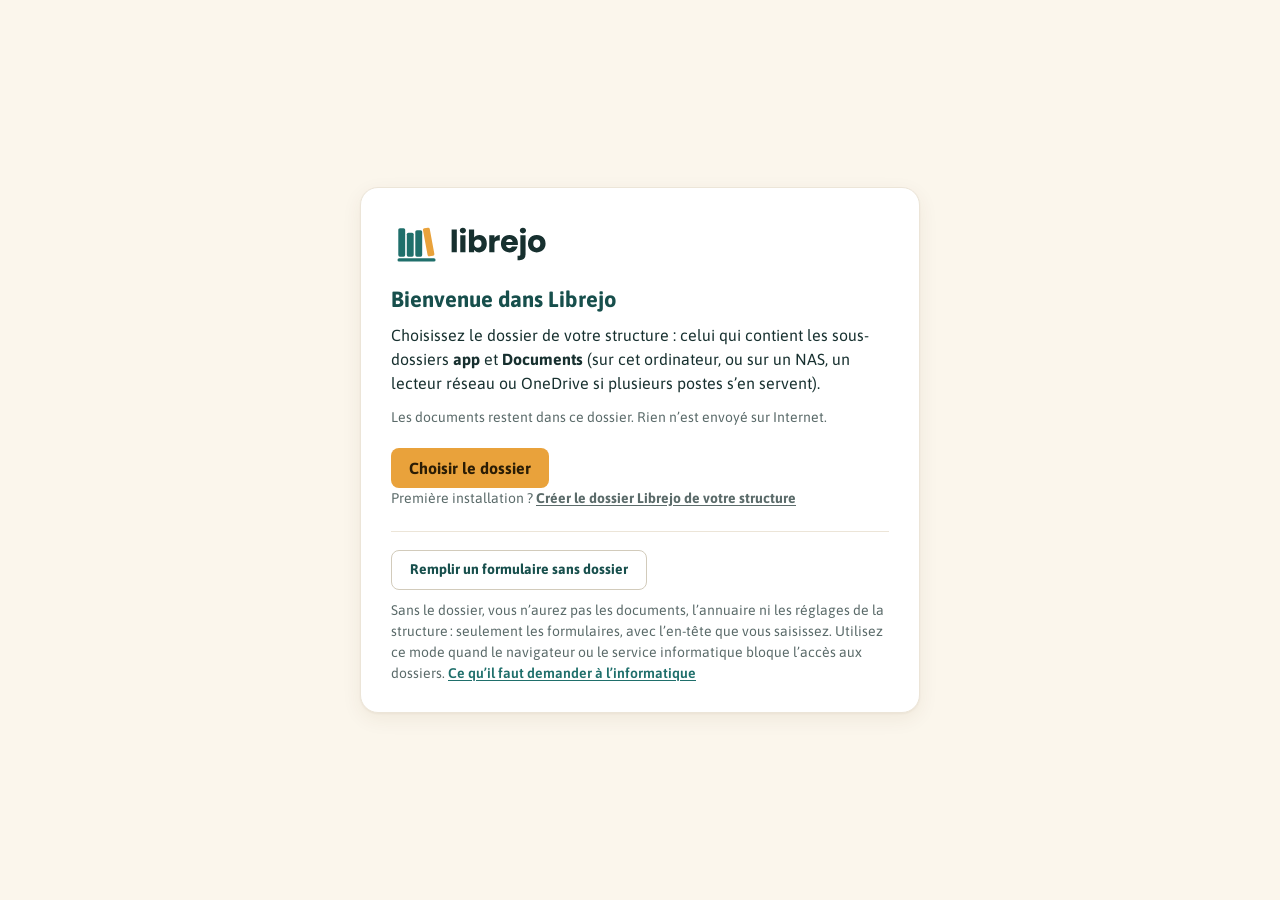
==== appli/index.html @ b5cb7ed2 "Accueil allégé : plus de blocs dépliants en bas (déjà dans le menu), cartes sans vignette, complétée" ====
<!doctype html>
<html lang="fr">
<head>
<meta charset="utf-8">
<meta name="viewport" content="width=device-width, initial-scale=1">
<!-- Politique de sécurité : seuls les scripts du site s'exécutent (jamais du code écrit dans la page ou venu du dossier) ;
     la liste des Cerfa et les PDF officiels sont les seules lectures hors du site. -->
<meta http-equiv="Content-Security-Policy" content="default-src 'self'; script-src 'self' 'wasm-unsafe-eval'; style-src 'self' 'unsafe-inline'; img-src 'self' data: blob:; font-src 'self' data:; connect-src 'self' data: blob: https://raw.githubusercontent.com https://*.service-public.fr https://*.gouv.fr; worker-src 'self' blob:; frame-src 'self' blob: data:; object-src 'self' blob:; base-uri 'none'; form-action 'none'">
<title>Librejo</title>
<meta name="theme-color" content="#1F6F6B">
<link rel="manifest" href="manifest.webmanifest">
<link rel="apple-touch-icon" href="apple-touch-icon.png">
<link rel="stylesheet" href="boot.css">
<link rel="icon" href="favicon.ico" sizes="any">
<link rel="icon" href="favicon.svg" type="image/svg+xml">
<link rel="stylesheet" href="app/polices.css">
<style>
/* ==========================================================================
   Librejo — feuille de styles unique
   Ordre : 1. variables  2. base  3. mise en page  4. composants  5. écrans
   Règles : toujours passer par les variables (couleurs, tailles, espacements,
   arrondis, ombres) ; pas de style écrit dans le code JavaScript ; une classe
   par rôle. Référence : DESIGN.txt, à côté de Librejo.html.
   ========================================================================== */

/* ---------- 1. Variables ---------- */
:root{
  color-scheme:light;
  /* Couleurs de la charte Librejo (bleu canard, ambre, encre, crème) */
  --navy:#174f4c;            /* canard foncé : menu, titres */
  --blue:#1F6F6B;            /* bleu canard : liens, sélection */
  --accent:#E9A23B;          /* ambre : actions principales, repères */
  --accent-ink:#2b1d05;      /* texte sur fond --accent plein, et nulle part ailleurs */
  --accent-soft:#fcf1dc;     /* fond ambré léger */
  --accent-text:#8a5a0b;     /* texte ambré lisible sur fond clair */
  --accent-on-dark:#f2c26b;  /* ambre lisible sur le canard foncé */
  --accent-line:#b67e2e;     /* ambre des repères non textuels (choix, bordures d'état, barres) : ≥ 3:1 sur la crème */
  --on-color:#ffffff;        /* texte et pictogrammes posés sur un fond coloré (bouton plein, menu sombre) */
  /* Contour de focus clavier : bleu canard nuit sur les fonds clairs (≥ 7:1 sur le blanc, ≥ 6:1 sur la crème) ;
     l'ambre seul n'y fait que 2:1. Sur les fonds sombres (menu sombre, pastilles foncées), --focus passe à l'ambre lisible. */
  --focus:var(--navy);

  /* Texte */
  --text:#17302F;
  --text-2:#263d3b;          /* libellés, texte appuyé */
  --text-3:#46595a;          /* texte secondaire */
  --text-muted:#5b6b6a;      /* indications, pied de page */
  --text-on-dark:#d5dfdf;    /* menu sombre : texte normal (recalculé avec la couleur du menu) */
  --text-on-dark-2:#bececd;  /* menu sombre : compteurs, intitulés (≥ 4,6:1 sur le menu et son survol) */
  --menu-muted:#5b6b6a;      /* menu clair : intitulés et compteurs (recalculé sur le fond du menu) */

  /* Surfaces et traits */
  --bg:#f7f4ec;              /* fond de page */
  --surface:#ffffff;         /* cartes, champs */
  --surface-2:#f0ece2;       /* survol, fonds discrets */
  --surface-3:#faf8f3;       /* en-têtes de tableau, encarts */
  --line:#ece5d8;            /* bordures de cartes */
  --line-soft:#efeae0;       /* séparateurs de lignes */
  --line-strong:#d2cbbb;     /* bordures de champs et boutons */
  --line-dashed:#c2baa8;

  /* États */
  --ok:#178a47; --ok-text:#157a3f; --ok-bg:#e3f4ea; --ok-on-dark:#9fe0b8;
  --warn:#b0480c; --warn-bg:#fdefe2; --warn-line:#f1c8a4;
  --danger:#c2410c; --danger-icon:#c0392b; --danger-text:#9c3209; --danger-bg:#fbe9e2;
  --highlight:#ffe08a;

  /* Typographie : 7 tailles, plus une réservée aux pictogrammes de type de fichier.
     En rem : elles suivent la taille de police choisie dans le navigateur (16 px par défaut, même rendu qu'avant). */
  --f-body:"Asap", system-ui, -apple-system, "Segoe UI", sans-serif;
  --fs-1:.75rem; --fs-2:.8125rem; --fs-3:.875rem; --fs-4:1rem; --fs-5:1.125rem; --fs-6:1.375rem; --fs-7:1.625rem;
  --fs-micro:.625rem;  /* 10 px : seulement pour un repère décoratif doublé d'un texte accessible (type de fichier) */

  /* Espacements */
  --sp-1:4px; --sp-2:8px; --sp-3:12px; --sp-4:16px; --sp-5:24px; --sp-6:32px; --sp-7:40px;

  /* Arrondis */
  --r-sm:8px; --r-md:14px; --r-lg:18px; --r-full:999px;

  /* Ombres et voiles : toujours chauds (brun doré), jamais gris ni colorés */
  --shadow-soft:0 1px 3px rgba(90,60,20,.12);              /* petit relief : choix actif, pastille */
  --shadow-sheet:0 1px 4px rgba(90,60,20,.16);             /* page de document posée */
  --shadow-card:0 1px 2px rgba(90,60,20,.05),0 6px 20px rgba(90,60,20,.07);
  --shadow-raised:0 10px 24px rgba(90,60,20,.12);
  --shadow-pop:0 18px 40px -14px rgba(70,45,12,.38);       /* fenêtres, volets, bulles */
  --scrim:rgba(46,34,16,.45);                              /* voile sous une fenêtre */
  --scrim-strong:rgba(46,34,16,.74);                       /* voile de l'aperçu d'un PDF */

  /* Dimensions */
  --h-control:40px;  /* boutons */
  --h-input:48px;    /* champs */
  --sbw:16rem;       /* largeur du menu : 256 px, et le double quand le navigateur agrandit le texte à 200 % */
  --w-content:1200px;
  --w-form:860px;    /* formulaires */
  --w-wide:980px;    /* réglages */
}

/* ---------- 2. Base ---------- */
*{box-sizing:border-box}
[hidden]{display:none!important}
html{-webkit-text-size-adjust:100%;background:var(--bg)}
body{margin:0;padding:0;background:var(--bg);color:var(--text);font-family:var(--f-body);font-size:var(--fs-4);line-height:1.5}
img{max-width:100%}
a{color:var(--blue)}
button{font:inherit;color:inherit;cursor:pointer}
button:disabled{opacity:.45;cursor:default}
:is(button,input,select,textarea,a,summary,label.secondary):focus-visible{outline:3px solid var(--focus);outline-offset:2px}
/* fonds sombres : l'ambre reste (≥ 4,6:1 sur la couleur du menu, recalculé avec les couleurs de la structure) */
html:not(.menu-clair) .sidebar,.rchip,.toast{--focus:var(--accent-on-dark)}
/* boutons dans un groupe qui rogne ses bords (overflow:hidden) : contour à l'intérieur, blanc sur le bouton choisi */
:is(.seg,.viewtoggle) button:focus-visible{outline-offset:-4px}
:is(.seg,.viewtoggle) button[aria-pressed="true"]:focus-visible{outline-color:var(--on-color)}
.seg.metha button[aria-pressed="true"]:focus-visible{outline-color:var(--accent-ink)}
mark{background:var(--highlight);color:inherit;padding:0 1px}
/* mouvement réduit : une seule règle pour toute l'application */
@media (prefers-reduced-motion:reduce){*,*::before,*::after{animation:none!important;transition:none!important}}

h2.sec{margin:0;font-weight:700;font-size:var(--fs-7);line-height:1.15;letter-spacing:-.01em;color:var(--navy);text-wrap:balance}
h2.sec .o{color:var(--blue);font-weight:600}
.lab{margin:0 0 var(--sp-3);font-weight:700;font-size:var(--fs-6);color:var(--navy)}
.hint{margin:0;color:var(--text-3);font-size:var(--fs-3)}
.muted,.hint.muted{color:var(--text-muted)}
.hint.pad{padding:var(--sp-3) var(--sp-4)}
.reqnote{margin:0;color:var(--text-3);font-size:var(--fs-3)}
.warn-text{color:var(--warn);font-weight:700}
.ink{color:var(--text)}

/* Utilitaires de mise en page (pas de couleurs ici) */
.row{display:flex;gap:var(--sp-3);flex-wrap:wrap;align-items:center}
.row.end{justify-content:flex-end}
.row.between{justify-content:space-between}
.stack{display:grid;gap:var(--sp-3)}
.stack.s{gap:var(--sp-2)} .stack.xs{gap:var(--sp-1)}
.stack.scroll{max-height:320px;overflow:auto}
.gap-s{gap:var(--sp-2)!important} .gap-xs{gap:var(--sp-1)!important}
.grow{flex:1}
.push{margin-top:auto}
.self-end{align-self:end} .self-start{justify-self:start}
.m-0{margin:0!important}
.mt-s{margin-top:var(--sp-2)} .mt-m{margin-top:var(--sp-4)}
.right{text-align:right}
.nowrap{white-space:nowrap}
.h-input{height:var(--h-input)}
.w-form{max-width:var(--w-form)}
.w-wide{max-width:var(--w-wide)}
.grid2{display:grid;grid-template-columns:1fr 1fr;gap:var(--sp-3)}
.grid2.top{align-items:start}
.fieldgrid{display:grid;grid-template-columns:repeat(2,minmax(0,1fr));gap:var(--sp-3)}
.fieldgrid .wide{grid-column:1/-1}
.sr{position:absolute!important;width:1px;height:1px;padding:0;margin:-1px;border:0;overflow:hidden;clip:rect(0 0 0 0);clip-path:inset(50%);white-space:nowrap}   /* texte pour les lecteurs d'écran seulement */

/* ---------- 3. Mise en page ---------- */
.app{min-height:100vh}
.sidebar{position:fixed;inset:0 auto 0 0;width:var(--sbw);background:var(--navy);color:var(--on-color);display:flex;flex-direction:column;padding:20px 14px 16px;overflow-y:auto;z-index:5} /* au-dessus du bandeau fixe du haut (z-index 4), qui s'étend jusqu'à lui */
.sidebar .brand{display:flex;align-items:center;gap:var(--sp-3);padding:2px var(--sp-2) 22px}

/* Navigation et catégories du menu */
.sidebar nav.top{display:flex;flex-direction:column;gap:2px}
.sidebar nav.top button,.catbtn{width:100%;overflow-wrap:anywhere;display:flex;align-items:center;gap:11px;text-align:left;border:0;background:transparent;color:var(--text-on-dark);padding:10px var(--sp-3);border-radius:var(--r-sm);font-size:var(--fs-4);font-weight:600}
.sidebar nav.top button svg,.catbtn svg{width:1.1875rem;height:1.1875rem;flex:0 0 auto;opacity:.85}
.sidebar nav.top button:hover,.catbtn:hover{background:rgba(255,255,255,.07);color:var(--on-color)}
.sidebar nav.top button[aria-current="page"],.catbtn[aria-pressed="true"]{background:rgba(255,255,255,.11);color:var(--on-color)}
.sidecats{margin-top:22px;display:flex;flex-direction:column;gap:1px}
.sidelab{font-size:var(--fs-1);font-weight:700;letter-spacing:.09em;text-transform:uppercase;color:var(--text-on-dark-2);padding:0 var(--sp-3) var(--sp-2)}
.catbtn{position:relative;font-size:var(--fs-3);font-weight:500;padding:var(--sp-2) var(--sp-3)}   /* relative : le texte masqué (.sr) reste dans le menu qui défile */
.catbtn .name{flex:1;line-height:1.25}
.catbtn[aria-pressed="true"] .name{font-weight:600}
.catbtn .count{color:var(--text-on-dark-2);font-size:var(--fs-1);font-weight:600}
.catbtn.sub{position:relative;padding:6px var(--sp-3) 6px 42px;color:var(--text-on-dark)}
.catbtn.sub::before{content:"";position:absolute;left:21px;top:0;bottom:0;border-left:1px solid rgba(255,255,255,.18)}
.catbtn.droptarget,.catbtn.over{outline:2px dashed var(--accent-line);outline-offset:-2px}
.catbtn[aria-pressed="true"] .count{color:inherit}

/* Pied du menu : état du dossier et accès admin */
.sidefoot{margin-top:auto;padding-top:20px;display:flex;flex-direction:column;gap:var(--sp-2)}
.conn,.adminbtn{width:100%;display:flex;align-items:center;gap:9px;border:1px solid rgba(255,255,255,.22);background:transparent;color:var(--text-on-dark);border-radius:var(--r-sm);padding:9px var(--sp-3);font-size:var(--fs-3);font-weight:600}
.conn svg,.adminbtn svg{width:17px;height:17px;flex:0 0 auto}
.conn:hover,.adminbtn:hover{background:rgba(255,255,255,.07)}
.conn.ok{border-color:color-mix(in srgb,var(--ok-on-dark) 45%,transparent);color:var(--ok-on-dark)}
.conn.status{border-color:transparent;background:transparent;padding:var(--sp-1) var(--sp-3);font-size:var(--fs-2);cursor:default}
.conn.status svg{width:15px;height:15px}
.adminbtn.on{border:1.5px solid var(--accent);color:var(--accent-on-dark)}
.adminbtn.on:hover{background:color-mix(in srgb,var(--accent) 12%,transparent)}
.sidenote{font-size:var(--fs-1);color:var(--text-on-dark-2);padding:var(--sp-1) var(--sp-1) 0;text-align:center}

/* Zone de contenu */
.content{margin-left:var(--sbw);padding:30px var(--sp-7) var(--sp-5);max-width:var(--w-content)}
@media (min-width:1500px){ .content{margin-left:calc(var(--sbw) + (100vw - var(--sbw) - var(--w-content))/2)} }
main{min-height:calc(100vh - 110px)}
.panel{display:grid;gap:var(--sp-4)}
.panel.deliv{max-width:var(--w-form);padding-bottom:var(--sp-7)}
footer{display:flex;justify-content:center;gap:10px;color:var(--text-muted);font-size:var(--fs-2);padding:var(--sp-5) 0 0}
.listhead{display:flex;align-items:center;justify-content:space-between;gap:var(--sp-3);flex-wrap:wrap;margin:var(--sp-2) 0 var(--sp-3)}
#p-docs .listhead+.row{margin:-6px 0 var(--sp-3);gap:var(--sp-3)}

@media (max-width:900px){
  .sidebar{position:static;width:auto;padding:var(--sp-3)}
  .sidebar .brand{padding-bottom:var(--sp-3)}
  .sidebar nav.top{flex-direction:row;flex-wrap:wrap}
  .sidebar nav.top button{width:auto}
  .sidecats{flex-direction:row;overflow-x:auto;margin-top:10px}
  .sidelab,.sidenote{display:none}
  .catbtn{width:auto;white-space:nowrap}
  .sidefoot{flex-direction:row;flex-wrap:wrap}
  .conn,.adminbtn{width:auto}
  .content{margin-left:0;padding:20px var(--sp-4)}
}

/* ---------- 4. Composants ---------- */

/* Boutons
   .primary        action principale (orange) — une seule par zone
   .primary.alt    action forte non orange (marine) : confirmer, entrer
   .primary.danger confirmation d'une suppression
   .primary.big    pleine largeur (bas de formulaire)
   .primary.sm     dans un tableau ou une carte
   .secondary      action d'appoint ; .secondary.wide : pleine largeur en pointillés
   .ghost          action discrète ; .ghost.danger : effacer, supprimer
   .iconbtn        bouton icône seul (toujours avec aria-label)                */
.primary,.secondary{display:inline-flex;align-items:center;justify-content:center;gap:var(--sp-2);min-height:var(--h-control);padding:0 var(--sp-4);border-radius:var(--r-md);font-weight:700;text-decoration:none;transition:background-color .12s,filter .12s}
.primary{border:0;background:var(--accent);color:var(--accent-ink);font-size:var(--fs-4)}
.primary:hover:not(:disabled){filter:brightness(.94)}
.primary:active:not(:disabled){filter:brightness(.88)}
.primary.alt{background:var(--navy);color:var(--on-color)}
.primary.alt:hover:not(:disabled){filter:brightness(1.25)}
.primary.danger{background:var(--danger);color:var(--on-color)}
.primary.big{width:100%;min-height:52px;font-size:var(--fs-5)}
.primary.sm{min-height:32px;padding:0 var(--sp-3);font-size:var(--fs-3)}
.secondary{border:1px solid var(--line-strong);background:var(--surface);color:var(--navy);font-size:var(--fs-3)}
.secondary:hover:not(:disabled){background:var(--surface-2)}
.secondary.wide{width:100%;border-style:dashed;border-color:var(--line-dashed)}
label.secondary{cursor:pointer}
.primary svg,.secondary svg{width:18px;height:18px;flex:0 0 auto}
.ghost{display:inline-flex;align-items:center;gap:var(--sp-1);border:0;background:transparent;color:var(--blue);font-weight:700;font-size:var(--fs-3);padding:6px var(--sp-1)}
.ghost:hover:not(:disabled){text-decoration:underline}
.ghost svg{width:18px;height:18px;flex:0 0 auto}
.ghost.danger{color:var(--text-2)}
.ghost.danger svg{color:var(--danger-icon)}
.iconbtn{width:var(--h-control);height:var(--h-control);display:inline-grid;place-items:center;padding:0;border:0;border-radius:var(--r-sm);background:transparent;color:var(--text-3);text-decoration:none;vertical-align:middle}
.iconbtn:hover{background:var(--surface-2);color:var(--navy)}
.iconbtn svg{width:20px;height:20px}
.iconbtn.small{width:28px;height:28px}
.iconbtn.small svg{width:15px;height:15px}
.iconbtn.align-input{margin-top:20px}
.backlink{justify-self:start;display:inline-flex;align-items:center;gap:6px;border:0;background:transparent;color:var(--blue);font-weight:700;font-size:var(--fs-3);padding:var(--sp-1) 0}
.backlink svg{width:18px;height:18px}
.linkbtn{border:0;background:none;padding:2px 0;color:var(--blue);font:inherit;font-weight:600;text-align:left;overflow-wrap:anywhere}
.linkbtn:hover{text-decoration:underline}

/* Pastilles de choix (destinataire, molécule…) : aria-pressed="true" = choisie */
.chip{flex:0 1 auto;max-width:100%;min-height:36px;border:1px solid var(--line-strong);border-radius:var(--r-full);background:var(--surface);color:var(--text);padding:var(--sp-1) var(--sp-3);font-weight:700;font-size:var(--fs-3);overflow-wrap:anywhere}
.chip:hover{border-color:var(--navy)}
.chip[aria-pressed="true"]{background:var(--navy);border-color:var(--navy);color:var(--on-color)}
.chip.other{border-style:dashed}
.chip.small{min-height:26px;padding:0 10px;font-size:var(--fs-2);word-break:break-all}
.choice,.dest-chips{display:flex;gap:var(--sp-2);flex-wrap:wrap}
.choice.bad .chip,.dest-chips.bad .chip{border-color:var(--warn);background:var(--warn-bg)}

/* Choix à deux ou trois boutons collés (M./Mme, Méthadone/Buprénorphine) */
.seg{display:flex;border:1px solid var(--line-strong);border-radius:var(--r-md);overflow:hidden;background:var(--surface)}
.seg button{flex:1;min-width:0;min-height:44px;border:0;background:transparent;padding:0 6px;font-weight:700;font-size:var(--fs-4);color:var(--text)}
.seg button+button{border-left:1px solid var(--line-strong)}
.seg button[aria-pressed="true"]{background:var(--blue);color:var(--on-color)}
.seg.metha button[aria-pressed="true"]{background:var(--accent);color:var(--accent-ink)}
.seg.bad{border-color:var(--warn)}

/* Compteur − / + */
.stepper{display:inline-flex;align-items:center;border:1px solid var(--line-strong);border-radius:var(--r-md);overflow:hidden;background:var(--surface)}
.stepper button{border:0;background:var(--surface-2);width:38px;height:var(--h-control);font-size:var(--fs-5);font-weight:700;color:var(--navy)}
.stepper button:hover{background:var(--line)}
.stepper input{width:64px;height:var(--h-control);border:0!important;border-radius:0!important;box-shadow:none!important;text-align:center;font-weight:700;padding:0;-moz-appearance:textfield}
.stepper input::-webkit-inner-spin-button{display:none}

/* Bascule Liste / Vignettes */
.viewtoggle{display:flex;border:1px solid var(--line-strong);border-radius:var(--r-sm);overflow:hidden;background:var(--surface)}
.viewtoggle button{border:0;background:transparent;color:var(--text-3);padding:6px 11px;font-weight:700;font-size:var(--fs-3);display:inline-flex;align-items:center;gap:6px}
.viewtoggle button svg{width:16px;height:16px}
.viewtoggle button[aria-pressed="true"]{background:var(--navy);color:var(--on-color)}

/* Champs */
.field{display:grid;gap:var(--sp-1);min-width:0}
.field>span,.lbl{font-size:var(--fs-1);letter-spacing:.05em;text-transform:uppercase;color:var(--text-2);font-weight:700}
.field>span small,.lbl small,.mini-lbl small{text-transform:none;letter-spacing:0;font-weight:400;color:var(--text-muted);font-size:var(--fs-1)}
.mini-lbl{font-size:var(--fs-1);font-weight:700;text-transform:uppercase;letter-spacing:.05em;color:var(--text-muted)}
input.in,select.in,textarea.in{width:100%;min-width:0;height:var(--h-input);border:1px solid var(--line-strong);border-radius:var(--r-md);background:var(--surface);color:var(--text);font:inherit;font-size:var(--fs-4);padding:0 var(--sp-3)}
textarea.in{height:auto;min-height:70px;padding:10px var(--sp-3);line-height:1.4}
select.in{appearance:none;-webkit-appearance:none;background-image:linear-gradient(45deg,transparent 50%,var(--text) 50%),linear-gradient(135deg,var(--text) 50%,transparent 50%);background-position:calc(100% - 18px) 50%,calc(100% - 12px) 50%;background-size:6px 6px;background-repeat:no-repeat;padding-right:32px}
/* focus d'un champ : contour plein de 2 px en bleu canard nuit (≥ 7:1 sur le blanc et la crème), à la souris comme au clavier */
input.in:focus,select.in:focus,textarea.in:focus{outline:2px solid var(--focus);outline-offset:1px;border-color:var(--focus)}
input.in.bad,select.in.bad,textarea.in.bad{border-color:var(--warn);background:var(--warn-bg)}
input.num{font-weight:700;text-align:center;font-variant-numeric:tabular-nums}
input.in.w-num{width:84px}
.check{display:inline-flex;align-items:center;gap:var(--sp-2);font-weight:600}
.check.plain{font-weight:400}
.check.nowrap{white-space:nowrap}

/* Grande barre de recherche */
.bigsearch{position:relative;margin:0 0 var(--sp-5)}
.bigsearch svg{position:absolute;left:16px;top:50%;transform:translateY(-50%);width:24px;height:24px;color:var(--text-3)}
.bigsearch input{height:54px;padding-left:52px;font-size:var(--fs-5);font-weight:500;border:1px solid var(--line);border-radius:var(--r-md);box-shadow:var(--shadow-card)}
.bigsearch input:focus{border-color:var(--focus)}
/* Numéro de version, tout petit, sous « Accès admin » */
/* bandeau « formulaires seulement » au-dessus : la teinte du titre ne remonte pas dessus */
body:has(#sdbar) .panel>.stickhead:first-child,body:has(#sdbar) .panel>.bigsearch:first-child{border-image-outset:0 100vmax}
#sdbar{position:relative;z-index:5}
.ad-sim{display:flex;flex-direction:column;gap:6px;padding:var(--sp-3);border:1px solid var(--accent-line);border-left:4px solid var(--accent);border-radius:10px;background:var(--accent-soft);margin-bottom:var(--sp-2)}
.ad-sim small{color:var(--text-3)}
.bigcat{display:flex;align-items:center;gap:var(--sp-3);flex-wrap:wrap;padding:var(--sp-3);border:1px dashed var(--accent-line);border-radius:10px;background:var(--accent-soft);margin:0 0 var(--sp-3)}
.bigcat span{flex:1 1 320px}
.cg-wrap{display:grid;grid-template-columns:minmax(0,1.5fr) minmax(280px,1fr);gap:var(--sp-4);align-items:start}
@media (max-width:1100px){ .cg-wrap{grid-template-columns:1fr} }
.cg-cal,.cg-side{display:flex;flex-direction:column;gap:var(--sp-3)}
.cg-dot{display:inline-block;width:11px;height:11px;border-radius:3px;background:var(--c);margin-right:6px;vertical-align:-1px;flex:none}
.cg-type[aria-pressed=true]{border-color:var(--c);box-shadow:inset 0 0 0 1px var(--c)}
.cg-nav{display:flex;align-items:center;justify-content:space-between}
.cg-months{display:grid;grid-template-columns:repeat(2,minmax(0,1fr));gap:var(--sp-5);user-select:none;touch-action:none}
@media (max-width:700px){ .cg-months{grid-template-columns:1fr} }
.cg-month h4{margin:0 0 var(--sp-2);text-transform:capitalize;color:var(--navy);font-size:var(--fs-4)}
.cg-grid{display:grid;grid-template-columns:repeat(7,1fr);gap:4px}
.cg-wd{text-align:center;font-size:var(--fs-1);font-weight:700;color:var(--text-3);padding-bottom:2px}
.cg-day{aspect-ratio:1/1;min-height:36px;border:1px solid var(--line);border-radius:8px;background:var(--surface);color:var(--text);font:inherit;font-weight:600;font-variant-numeric:tabular-nums;cursor:pointer;padding:0}
.cg-day:hover{border-color:var(--navy)}
.cg-day.off{background:var(--bg);color:var(--text-3);font-weight:400}
.cg-day.fer{background:repeating-linear-gradient(45deg,var(--bg),var(--bg) 4px,var(--line) 4px,var(--line) 5px);color:var(--text-3)}
.cg-day.today{outline:2px solid var(--navy);outline-offset:1px}
.cg-day.sel{background:var(--c);border-color:var(--c);color:#fff}
.cg-day.sel.off,.cg-day.sel.fer{background:color-mix(in srgb,var(--c) 22%,var(--surface));color:var(--text-3);border-color:color-mix(in srgb,var(--c) 45%,var(--surface))}
.cg-legend{display:flex;flex-wrap:wrap;gap:var(--sp-3);margin:0;font-size:var(--fs-2);color:var(--text-3);align-items:center}
.cg-l{display:inline-block;width:14px;height:14px;border-radius:4px;border:1px solid var(--line);margin-right:5px;vertical-align:-2px;background:var(--bg)}
.cg-l.fer{background:repeating-linear-gradient(45deg,var(--bg),var(--bg) 3px,var(--line) 3px,var(--line) 4px)}
.cg-table{width:100%;border-collapse:collapse;font-size:var(--fs-3)}
.cg-table th{text-align:left;font-size:var(--fs-1);text-transform:uppercase;letter-spacing:.04em;color:var(--text-3);padding:4px 6px;border-bottom:1px solid var(--line-strong)}
.cg-table td{padding:8px 6px;border-bottom:1px solid var(--line);vertical-align:top}
.cg-table small{display:block;color:var(--text-3);font-size:var(--fs-1)}
.cg-table .num{text-align:right;white-space:nowrap;font-variant-numeric:tabular-nums}
.cg-table tfoot td{border-bottom:0;padding:5px 6px}
.cg-table .cg-tot td{border-top:2px solid var(--navy);font-weight:700;color:var(--navy);font-size:var(--fs-4)}
.cg-warn{margin:0;padding:var(--sp-3) var(--sp-3) var(--sp-3) var(--sp-5);border-radius:10px;background:var(--warn-bg);color:var(--warn);font-size:var(--fs-2)}
.dialog.wide.zn-modal{width:min(1280px,calc(100vw - 24px));max-width:none}
.zn-ed{display:grid;grid-template-columns:minmax(0,1fr) 300px;gap:var(--sp-4);align-items:start;margin:var(--sp-3) 0}
@media (max-width:900px){ .zn-ed,.zn-fill{grid-template-columns:1fr!important} }
.zn-nav{position:sticky;top:0;z-index:4;background:var(--line);padding-bottom:6px;display:flex;align-items:center;gap:var(--sp-2);margin-bottom:var(--sp-2)}.zn-nav #zn-acro{margin-left:auto}
.zn-left{max-height:72vh;overflow:auto;background:var(--line);border-radius:10px;padding:var(--sp-3)}
.zn-page{position:relative;container-type:inline-size;background:#fff;box-shadow:0 2px 10px rgba(0,0,0,.18);width:100%;line-height:1.15;font-family:Arial,Helvetica,sans-serif}
.zn-page img{position:absolute;inset:0;width:100%;height:100%;user-select:none;pointer-events:none}
.zn-page.edit{cursor:crosshair;touch-action:none}
.zn-z{position:absolute;box-sizing:border-box;border:1.5px solid var(--accent);background:color-mix(in srgb,var(--accent) 18%,transparent);border-radius:2px;overflow:hidden;white-space:nowrap;color:#0a144d;display:flex;align-items:center;padding:0 .2em}
.zn-z.long{white-space:pre-wrap;align-items:flex-start;overflow-wrap:anywhere}.zn-z.case{justify-content:center;padding:0;font-weight:700}
.zn-page.edit .zn-z{cursor:move;font-size:11px!important;color:var(--navy);font-weight:600}.zn-page.edit .zn-z span{pointer-events:none;overflow:hidden;text-overflow:ellipsis}
.zn-z.sel{border-color:var(--navy);background:color-mix(in srgb,var(--navy) 16%,transparent);box-shadow:0 0 0 2px #fff,0 0 0 4px var(--navy);z-index:2}
.zn-h{position:absolute;right:-1px;bottom:-1px;width:12px;height:12px;background:var(--navy);cursor:nwse-resize;border-radius:3px 0 2px 0;display:none}.zn-z.sel .zn-h{display:block}
.zn-ghost{pointer-events:none;border-style:dashed}
.zn-z.fill{border:1px dashed transparent;background:transparent;cursor:text}.zn-z.fill:hover,.zn-z.fill.cur{border-color:var(--accent);background:color-mix(in srgb,var(--accent) 12%,transparent)}
.zn-rot{position:absolute;left:8px;top:8px;margin:0;padding:4px 8px;background:var(--warn-bg);color:var(--warn);border-radius:6px;font-size:12px;z-index:3}
.zn-side{display:flex;flex-direction:column;gap:var(--sp-3)}.zn-side h4{margin:0}
.zn-card{display:flex;flex-direction:column;gap:var(--sp-2);padding:var(--sp-3);border:1px solid var(--navy);border-radius:10px;background:var(--surface)}
.zn-list{margin:0;padding-left:1.3em;max-height:26vh;overflow:auto;display:flex;flex-direction:column;gap:2px}.zn-list small{margin-left:6px;color:var(--text-3)}.zn-list .on{font-weight:800}
.zn-fill{display:grid;grid-template-columns:minmax(300px,420px) minmax(0,1fr);gap:var(--sp-4);align-items:start}
.zn-form{display:flex;flex-direction:column;gap:var(--sp-3);position:sticky;top:var(--sp-3);max-height:calc(100vh - 40px);overflow:auto}
.zn-form .field.bad .in{border-color:var(--warn);background:var(--warn-bg)}
.zn-ck{display:flex;gap:8px;align-items:center;font-weight:600}.zn-ck input{width:20px;height:20px}
.zn-prev{display:flex;flex-direction:column;gap:var(--sp-3);background:var(--line);border-radius:10px;padding:var(--sp-3)}
.pm-w{display:block;margin-top:3px;padding-left:14px;border-left:3px solid var(--accent);font-size:var(--fs-2)}
.pm-list{list-style:none;margin:0;padding:0;display:flex;flex-direction:column;gap:var(--sp-2)}
.pm-list li{padding:var(--sp-3);border:1px solid var(--accent-line);border-left:4px solid var(--accent);border-radius:10px;background:var(--accent-soft)}
.pm-list li small{margin-left:8px;color:var(--text-3)}.pm-list li span{display:block;font-size:var(--fs-2);margin-top:3px}
.cg-pent{margin:0;padding:var(--sp-3);border-radius:10px;background:var(--accent-soft);border:1px solid var(--accent-line);font-size:var(--fs-2)}
.mt{display:flex;flex-direction:column;gap:6px}
.mt-row{display:grid;grid-template-columns:minmax(0,1fr) 120px auto;gap:8px;align-items:center}
.mt-row .num{text-align:right;font-variant-numeric:tabular-nums}
.mt-km{display:grid;grid-template-columns:minmax(0,1fr) 90px 150px auto auto;gap:8px;align-items:center;margin-top:var(--sp-2);padding:var(--sp-3);border:1px dashed var(--line-strong);border-radius:10px;background:var(--bg)}
.mt-km>b,.mt-km>small{grid-column:1/-1}.mt-km>small{color:var(--text-3)}.mt-el{display:flex;gap:5px;align-items:center;white-space:nowrap}
@media (max-width:800px){ .mt-km{grid-template-columns:1fr 1fr} }
.mt-tot{display:flex;justify-content:flex-end;gap:var(--sp-3);align-items:baseline;padding-top:6px;border-top:2px solid var(--navy);color:var(--navy);font-weight:700}
.mt-tot b{font-size:var(--fs-5);font-variant-numeric:tabular-nums;min-width:120px;text-align:right;margin-right:18px}
.news{list-style:none;margin:0 0 var(--sp-4);padding:0;display:flex;flex-direction:column;gap:6px}
.news li{display:flex;align-items:center;gap:var(--sp-3);padding:8px var(--sp-3);border:1px solid var(--line);border-radius:10px;background:var(--surface)}
.news li a{font-weight:700;color:var(--navy);text-decoration:none;min-width:0;overflow:hidden;text-overflow:ellipsis;white-space:nowrap}
.news li a:hover{text-decoration:underline}
.news li small{color:var(--text-3);margin-left:auto;white-space:nowrap}
.news .badge{flex:none;margin:0}
.cards.narrow .tile .tthumb{display:none}
.newsfold{margin:0 0 var(--sp-4);background:var(--accent-soft);border-radius:10px;padding:0 var(--sp-3)}
.newsfold summary{display:flex;align-items:center;gap:var(--sp-3);min-height:48px;cursor:pointer;list-style:none;color:var(--accent-ink)}
.newsfold summary::-webkit-details-marker{display:none}
.newsfold .nf-t{flex:1;min-width:0;overflow:hidden;text-overflow:ellipsis;white-space:nowrap}
.newsfold .nf-go{font-weight:700;color:var(--accent-text)}.newsfold[open] .nf-go{display:none}
.newsfold[open]{padding-bottom:var(--sp-3)}.newsfold .news{margin-bottom:var(--sp-2)}
.newshead{display:flex;align-items:center;gap:var(--sp-3)}.newshead .linkbtn{margin-left:auto}
.btnlink{display:inline-flex;align-items:center;text-decoration:none;border-radius:var(--r-sm);padding:6px 12px;font-weight:600}
.installbtn{border-color:var(--accent)!important}
.installbtn svg{width:16px;height:16px;flex:none}
.sidever{margin:6px 0 0;text-align:center;font-size:10.5px;line-height:1.2;color:var(--text-on-dark-2);opacity:.85}
html.menu-clair .sidever{color:var(--menu-muted)}
/* La recherche (accueil, catégories, annuaire) et l'en-tête de l'administration restent en haut quand on descend */
body{--tb:color-mix(in srgb,var(--blue) 14%,#fff);--tbl:color-mix(in srgb,var(--blue) 35%,#fff)}
.bigsearch:has(> #q),.annu-tools,.stickhead{position:sticky;top:0;z-index:4;background:var(--tb);
  /* teinte prolongée sur toute la largeur par border-image (débordement « visuel » seulement : pas de barre de défilement horizontale) */
  border-image:linear-gradient(to top,var(--tbl) 1px,var(--tb) 1px) fill 0/0/0 100vmax}
/* en haut de page, la teinte remonte jusqu'au bord de la fenêtre (plus de liseré clair au-dessus) */
.panel>.stickhead:first-child,.panel>.bigsearch:first-child,#p-annu>.stickhead:first-child{border-image-outset:30px 100vmax 0}
/* accueil : la ligne « Bonsoir » est dans la même teinte, jusqu'à la barre de recherche */
.todayrow{border-bottom:0!important;border-image:linear-gradient(var(--tb),var(--tb)) fill 0/0/30px 100vmax 48px 100vmax}
@media (max-width:900px){ .panel>.stickhead:first-child,.panel>.bigsearch:first-child{border-image-outset:20px 100vmax 0} .todayrow{border-image-outset:20px 100vmax 48px 100vmax} }
.annu-tools,.stickhead{position:sticky}
.bigsearch:has(> #q){padding:var(--sp-3) 0;margin-top:calc(-1 * var(--sp-3))}
.annu-tools{padding-top:var(--sp-3);padding-bottom:var(--sp-3)}
.stickhead{padding:var(--sp-3) 0;margin:calc(-1 * var(--sp-3)) 0 var(--sp-4)}
.stickhead h2.sec{margin-top:0}
.stickhead .annu-tools{position:static;border-image:none;background:none;margin-bottom:0}
.stickhead .listhead{margin-top:0}
.annu-desc{margin-top:calc(-1 * var(--sp-2))}
.stickhead .row{margin:0}

/* Cartes
   .card        bloc de formulaire ou de réglages ; .card.top : liseré coloré en haut (.blue)
   .fcard       carte cliquable (formulaires, kits, épinglés) ; .fcard.new : « + Nouveau »
   .quick       raccourci de tâche de l'accueil
   .gcard       document en vue Vignettes                                        */
.card{background:var(--surface);color:var(--text);border:1px solid var(--line);border-radius:var(--r-md);box-shadow:var(--shadow-card);padding:var(--sp-4);display:grid;gap:var(--sp-3)}
.card.top{border-top:4px solid var(--navy)}
.card.top.blue{border-top-color:var(--blue)}
.card.addcard{box-shadow:none}
.card h3{margin:0;font-weight:700;font-size:var(--fs-5);color:var(--navy);display:flex;align-items:center;justify-content:space-between;gap:var(--sp-2)}
.cards{display:grid;grid-template-columns:repeat(auto-fill,minmax(260px,1fr));gap:var(--sp-4)}
.cards.narrow{grid-template-columns:repeat(auto-fill,minmax(220px,1fr))}
#p-docs .cards{margin-bottom:var(--sp-6)}
.fcard{background:var(--surface);color:var(--text);border:1px solid var(--line);border-radius:var(--r-md);box-shadow:var(--shadow-card);padding:var(--sp-4);display:grid;gap:var(--sp-2);text-align:left}
.fcard:hover{border-color:var(--line-strong)}
.fcard b{font-weight:700;font-size:var(--fs-5);line-height:1.25;color:var(--navy)}
.fcard span{color:var(--text-3);font-size:var(--fs-3)}
.fcard.new{border-style:dashed;place-items:center;min-height:120px}
.fcard.tile{padding:var(--sp-3) var(--sp-4);gap:6px}
#p-forms .cards .fcard{border-top:4px solid var(--accent);grid-template-columns:auto 1fr;column-gap:var(--sp-3);align-items:start}
#p-forms .cards .fcard b,#p-forms .cards .fcard span:not(.femoji){grid-column:2}
#p-forms .cards .fcard .femoji{grid-row:1/3;font-size:30px;line-height:1.1;color:inherit}
.temoji{margin-right:10px}
.ico.emoji{background:var(--accent-soft);font-size:20px;color:inherit}
.tthumb{width:100%;height:96px;object-fit:cover;object-position:top;border:1px solid var(--line);border-radius:var(--r-sm);margin-bottom:var(--sp-1)}
.quickrow{display:grid;grid-template-columns:repeat(auto-fit,minmax(240px,1fr));gap:var(--sp-4);margin:var(--sp-1) 0 var(--sp-5)}
.quick{display:flex;align-items:center;gap:var(--sp-3);text-align:left;background:var(--surface);border:1px solid var(--line);border-left:5px solid var(--accent);border-radius:var(--r-md);box-shadow:var(--shadow-card);padding:var(--sp-4);color:var(--navy);transition:transform .12s,box-shadow .12s}
.quick:hover{transform:translateY(-2px);box-shadow:var(--shadow-raised)}
.quick .qi{flex:none;width:44px;height:44px;border-radius:var(--r-md);background:var(--accent-soft);color:var(--accent-text);display:grid;place-items:center}
.quick .qi{font-size:24px}
.quick .qt{display:grid;gap:2px}
.quick b{font-size:var(--fs-4);font-weight:700}
.quick .qt span{font-size:var(--fs-2);color:var(--text-3)}
.grid{display:grid;grid-template-columns:repeat(auto-fill,minmax(190px,1fr));gap:var(--sp-4)}
.gcard{display:flex;flex-direction:column;background:var(--surface);color:var(--text);border:1px solid var(--line);border-radius:var(--r-md);box-shadow:var(--shadow-card);overflow:hidden}
.gcard:hover{border-color:var(--line-strong)}
.gcard.droptarget{outline:3px solid var(--accent-line)}
.gthumb{position:relative;display:block;aspect-ratio:3/4;background:var(--surface-2);border-bottom:1px solid var(--line);overflow:hidden}
.gthumb img{width:100%;height:100%;object-fit:cover;object-position:top;display:block}
.gthumb .gext{position:absolute;left:var(--sp-2);bottom:var(--sp-2);background:color-mix(in srgb,var(--text) 86%,transparent);color:var(--on-color);font-weight:700;font-size:var(--fs-micro);padding:2px 6px;border-radius:var(--r-sm)}
.gthumb.noimg,.gthumb:not(:has(img)){display:grid;place-items:center}
.gthumb:not(:has(img)) .gext,.gthumb.noimg .gext{position:static;font-size:var(--fs-5);padding:var(--sp-2) var(--sp-3)}
.gbody{padding:10px var(--sp-3) 6px;display:grid;gap:var(--sp-1);flex:1}
.gbody b{font-size:var(--fs-4);line-height:1.3;color:var(--navy)}
.gbody small{color:var(--text-3);font-size:var(--fs-1)}
.gact{display:flex;gap:6px;padding:0 10px 10px;flex-wrap:wrap;align-items:center}
.gact .iconbtn{width:36px;height:36px}

/* Tableaux */
.tablebox{background:var(--surface);color:var(--text);border:1px solid var(--line);border-radius:var(--r-md);box-shadow:var(--shadow-card);overflow-x:auto}
.tablebox.mt-m{margin-top:var(--sp-4)}
table.docs{width:100%;border-collapse:collapse;font-size:var(--fs-3)}
/* tableau trop large pour la fenêtre (zoom fort) : il défile dans son cadre, la page ne s'élargit pas */
.tblwrap{overflow-x:auto;max-width:100%}
table.docs th{background:var(--surface-3);color:var(--text-3);text-align:left;font-size:var(--fs-1);font-weight:700;letter-spacing:.06em;text-transform:uppercase;padding:10px var(--sp-4);white-space:nowrap;border-bottom:1px solid var(--line)}
table.docs th.right{text-align:right}
table.docs th button{all:unset;cursor:pointer}
table.docs th button:focus-visible{outline:3px solid var(--focus)}
.col-icon{width:46px} .col-actions{width:56px} .col-qty{width:190px}
table.docs td{padding:var(--sp-3) var(--sp-4);border-bottom:1px solid var(--line-soft);vertical-align:middle}
table.docs tr:last-child td{border-bottom:0}
table.docs tr:hover td{background:var(--surface-3)}
table.docs .t a{font-size:var(--fs-4);font-weight:700;line-height:1.3;color:var(--navy);text-decoration:none}
table.docs .t a:hover{text-decoration:underline}
table.docs .t small{display:block;color:var(--text-3);font-size:var(--fs-2);margin-top:2px}
table.docs .t .desc{display:-webkit-box;-webkit-line-clamp:2;-webkit-box-orient:vertical;overflow:hidden;max-width:640px;margin-top:var(--sp-1);color:var(--text-2);font-size:var(--fs-3);line-height:1.45}
table.docs .num{white-space:nowrap;color:var(--text-3);font-weight:500;font-size:var(--fs-3)}
table.docs .act{display:flex;gap:2px;justify-content:flex-end;align-items:center;flex-wrap:nowrap;white-space:nowrap}
table.docs .act .primary{margin-right:6px}
.empty{padding:var(--sp-4);color:var(--text-muted)}

/* Pictogramme de type de fichier, miniature */
.ico{display:inline-grid;place-items:center;width:32px;height:38px;border-radius:var(--r-sm);font-size:var(--fs-micro);font-weight:700;color:var(--on-color);background:var(--text-muted)}
.ico.pdf{background:var(--danger)} .ico.doc{background:var(--blue)} .ico.xls{background:var(--ok)}
.ico.img,.ico.accent{background:var(--accent);color:var(--text)}
.ico.navy{background:var(--navy)}
img.thumb{display:block;width:40px;height:54px;object-fit:cover;object-position:top;border:1px solid var(--line);border-radius:var(--r-sm);background:var(--surface)}

/* Badges : .badge (neutre : version, mot-clé) ; .badge.accent (« Modèle à remplir », « Formulaire ») */
.badge{display:inline-block;border-radius:var(--r-full);background:var(--surface-2);color:var(--text-3);font-size:var(--fs-1);font-weight:600;line-height:1.5;padding:1px var(--sp-2);vertical-align:2px}
.badge+.badge{margin-left:var(--sp-1)}
.badge.accent{background:var(--accent-soft);color:var(--accent-text);font-weight:700;margin-left:6px}
table.docs .t .badge:not(.accent){margin:var(--sp-1) var(--sp-1) 0 0}
.gbody .badge{justify-self:start}

/* Messages : .notice (encadré), .errors (liste d'erreurs), .privacy (rappel « rien n'est enregistré »), .toast */
.notice{background:var(--warn-bg);color:var(--warn);border:1px solid var(--warn-line);border-radius:var(--r-md);padding:10px var(--sp-3);font-size:var(--fs-3)}
.notice b{font-weight:700}
.nm-warn{display:block;margin-top:var(--sp-1);color:var(--warn);font-weight:600}
.badch{font-size:1.15em;padding:0 .15em;background:var(--warn-bg);border-radius:4px}
.fielderr,.dialog .fielderr{margin:calc(-1 * var(--sp-1)) 0 var(--sp-2);color:var(--danger);font-size:var(--fs-3);font-weight:600}
.errors{margin:0;padding:10px var(--sp-3) 10px 30px;background:var(--warn-bg);color:var(--warn);border:1px solid var(--warn-line);border-radius:var(--r-md);font-size:var(--fs-3);display:grid;gap:var(--sp-1)}
.errors:focus{outline:3px solid var(--focus,var(--navy));outline-offset:2px}
/* message d'erreur cliquable : il mène au champ */
.errgo{border:0;background:none;padding:2px 0;color:inherit;font:inherit;font-weight:600;text-align:left;text-decoration:underline;text-underline-offset:3px;cursor:pointer}
.errgo:hover{text-decoration-thickness:2px}
.privacy{display:flex;gap:10px;align-items:flex-start;font-size:var(--fs-3);font-weight:700;color:var(--ok-text)}
.privacy svg{width:20px;height:20px;flex:0 0 auto;margin-top:1px}
.privacy .pemo{font-size:17px;line-height:1.2;flex:none}
.toast{position:fixed;left:50%;bottom:88px;transform:translateX(-50%);z-index:30;max-width:calc(100% - 32px);display:flex;align-items:center;gap:var(--sp-2);background:var(--navy);color:var(--on-color);border-radius:var(--r-md);padding:10px var(--sp-4);font-size:var(--fs-3);font-weight:700;box-shadow:var(--shadow-pop)}
.toast.ok::before,.toast.err::before{content:"";flex:none;width:8px;height:8px;border-radius:50%}
.toast.ok::before{background:var(--ok-on-dark)}
.toast.err{background:var(--danger)}
.toast.err::before{background:var(--on-color)}

/* Fenêtres, menu contextuel */
.overlay{position:fixed;inset:0;z-index:20;background:var(--scrim);display:grid;place-items:center;padding:var(--sp-4)}
.dialog{width:100%;max-width:440px;max-height:100%;overflow:auto;background:var(--surface);color:var(--text);border:1px solid var(--line);border-radius:var(--r-md);box-shadow:var(--shadow-pop);padding:20px;display:grid;gap:var(--sp-3);line-height:1.5}
.dialog.wide{max-width:760px}
.dialog.send{max-width:560px}
.dialog h3{margin:0;font-weight:700;font-size:var(--fs-5);color:var(--navy);text-wrap:balance}
.dialog p{margin:0;color:var(--text-muted);font-size:var(--fs-3)}
.dialog .btns{display:grid;gap:10px}
.menu{position:absolute;z-index:25;display:grid;min-width:280px;padding:var(--sp-1);background:var(--surface);color:var(--text);border:1px solid var(--line);border-radius:var(--r-md);box-shadow:var(--shadow-pop)}
.menu button{display:flex;gap:10px;align-items:center;border:0;background:transparent;text-align:left;padding:10px var(--sp-3);border-radius:var(--r-sm);font-size:var(--fs-3);font-weight:600;color:var(--text)}
.menu button:hover{background:var(--warn-bg)}
/* élément du menu atteint au clavier : contour de 3 px à l'intérieur (le menu rogne ses bords), le fond reste celui du survol */
.menu button:focus{outline:none}
.menu button:focus-visible{outline:3px solid var(--focus);outline-offset:-3px}
.menu svg{width:18px;height:18px;flex:0 0 auto}
#emltip{position:fixed;right:20px;bottom:20px;z-index:30;max-width:420px;display:grid;gap:var(--sp-2);background:var(--surface);border:1px solid var(--line);border-left:4px solid var(--accent);border-radius:var(--r-md);padding:14px var(--sp-4);box-shadow:var(--shadow-pop);font-size:var(--fs-3)}
#emltip b:first-child{color:var(--navy);font-size:var(--fs-4)}
#emltip ol{margin:0;padding-left:20px;display:grid;gap:var(--sp-1)}
#emltip span{color:var(--text-3)}
#emltip .primary,#emltip .secondary{min-height:34px;padding:0 14px;font-size:var(--fs-3)}

/* Dépôt de fichiers */
.dropzone{display:grid;gap:var(--sp-1);justify-items:center;padding:22px 14px;text-align:center;border:2px dashed var(--line-dashed);border-radius:var(--r-md);background:var(--surface-3);color:var(--text);cursor:pointer}
.dropzone svg{width:32px;height:32px}
.dropzone b{font-size:var(--fs-4)}
.dropzone span{color:var(--text-muted);font-size:var(--fs-3)}
.dropzone.over{background:var(--warn-bg);border-color:var(--accent-line)}
#dropveil{display:none}
body.dragging #dropveil{display:grid;position:fixed;inset:0;z-index:15;pointer-events:none;place-items:end center;padding-bottom:var(--sp-7);background:color-mix(in srgb,var(--accent) 14%,transparent);outline:4px dashed var(--accent);outline-offset:-10px}
#dropveil div{background:var(--accent);color:var(--text);border-radius:var(--r-md);padding:var(--sp-3) 18px;font-weight:700;font-size:var(--fs-4);box-shadow:var(--shadow-raised)}
.droptarget,.droptarget td{outline:3px solid var(--accent-line)!important;background:var(--accent-soft)!important}

/* Barre du mode admin */
#formadmin{margin-bottom:var(--sp-4)}
.card.flash{outline:3px solid var(--accent-line);outline-offset:3px;transition:outline-color .6s}
.adminbar{display:flex;gap:var(--sp-2);flex-wrap:wrap;align-items:center;background:var(--accent-soft);color:var(--text);border:1px solid var(--warn-line);border-radius:var(--r-md);padding:var(--sp-2) 10px}
.adminbar b{font-weight:700;font-size:var(--fs-3);color:var(--warn)}
.adminbar .dropnote{margin-right:auto;display:inline-flex;align-items:center;gap:6px;color:var(--text-muted);font-size:var(--fs-3)}
.adminbar .dropnote svg{width:18px;height:18px}
.adminbar .secondary{min-height:34px;padding:0 11px}

/* Fenêtre d'envoi : étapes et fichiers */
.step{display:grid;gap:10px;border:1px solid var(--line);border-radius:var(--r-md);background:var(--surface-3);padding:var(--sp-3)}
.step .sh{display:flex;align-items:center;gap:10px;font-weight:700;color:var(--text)}
.step .num{width:28px;height:28px;flex:0 0 auto;display:grid;place-items:center;border-radius:50%;background:var(--text);color:var(--on-color);font-size:var(--fs-3)}
.step.done .num{background:var(--ok)}
.step p{color:var(--text)}
.files{display:grid;gap:6px}
.files a{display:flex;align-items:center;gap:var(--sp-2);font-size:var(--fs-3);color:var(--text);text-decoration:none;border:1px solid var(--line-strong);border-radius:var(--r-md);padding:var(--sp-2) 10px;background:var(--surface)}
.files a svg{width:18px;height:18px;color:var(--danger);flex:0 0 auto}
.files a span{flex:1;min-width:0;overflow-wrap:anywhere}
.files a small{color:var(--blue);font-weight:700}
.addr,code.path{display:block;font-family:inherit;font-size:var(--fs-2);background:var(--surface-3);border:1px solid var(--line-strong);border-radius:var(--r-md);padding:6px var(--sp-2);overflow-wrap:anywhere;color:var(--text)}
.destline{display:flex;align-items:flex-start;gap:var(--sp-2);margin-top:var(--sp-2);font-size:var(--fs-2);color:var(--text-3);background:var(--surface-2);border-radius:var(--r-sm);padding:var(--sp-2) 10px}
.destline svg{width:16px;height:16px;flex:0 0 auto;margin-top:2px;color:var(--blue)}
.destline code{font-family:inherit;font-weight:700;color:var(--navy);word-break:break-all}
.fromline{gap:10px;margin-top:var(--sp-2);font-weight:600;color:var(--navy);font-size:var(--fs-3)}
.fromline select{width:auto;min-width:240px;height:var(--h-control)}

/* Choix des destinataires d'un mail */
.recip{display:grid;gap:10px;border:1px solid var(--line);border-radius:var(--r-md);padding:10px;background:var(--surface-3)}
.recip-sel{display:flex;flex-wrap:wrap;gap:6px;align-items:center;min-height:30px;max-height:118px;overflow:auto;padding-right:var(--sp-1)}
.rchip{display:inline-flex;align-items:center;gap:var(--sp-1);background:var(--navy);color:var(--on-color);border-radius:var(--r-full);padding:var(--sp-1) 6px var(--sp-1) var(--sp-3);font-size:var(--fs-3);font-weight:600}
.rchip button{border:0;background:rgba(255,255,255,.18);color:var(--on-color);width:22px;height:22px;border-radius:50%;font-size:15px;line-height:1}
.recip-add{display:grid;grid-template-columns:minmax(0,1fr) minmax(0,1.2fr);gap:var(--sp-2)}
.recip-list{display:grid;gap:var(--sp-1);max-height:260px;overflow:auto}
.recip-list:empty{display:none}
.recip-head{padding:2px 2px 6px;border-bottom:1px solid var(--line)}
.recip-row{display:grid;grid-template-columns:minmax(0,1fr) minmax(0,1.3fr);gap:var(--sp-2);align-items:center;padding:5px 2px;border-bottom:1px solid var(--line-soft)}
.recip-row .rname{font-weight:600;font-size:var(--fs-3)}
.recip-row small{color:var(--text-3);font-weight:500}
.rmails{display:flex;flex-wrap:wrap;gap:var(--sp-1)}
.recip-selbox{border-top:1px solid var(--line);padding-top:var(--sp-2);display:grid;gap:6px}
.recip-count{font-size:var(--fs-3);color:var(--navy)}
.recip-count:empty{display:none}
@media (max-width:700px){ .recip-add,.recip-row{grid-template-columns:1fr} }

/* ---------- 5. Écrans ---------- */

/* Formulaires (délivrance, relais, formulaires de l'admin) */
.dates{display:grid;gap:10px}
.daterow{display:grid;grid-template-columns:1fr 140px 44px;gap:var(--sp-2);align-items:end}
.daterow .wd{font-size:var(--fs-1);color:var(--text-muted);min-height:16px;text-transform:none;letter-spacing:0;font-weight:400}
.daterow .lettres{grid-column:1/-1;margin-top:-2px;font-size:var(--fs-2);color:var(--text);font-style:italic}
.daterow .lettres:empty{display:none}
.dose{position:relative}
.dose input{padding-right:36px}
.dose em{position:absolute;right:10px;bottom:14px;font-style:normal;font-size:var(--fs-3);color:var(--text-muted);pointer-events:none}
.dose-sm{max-width:160px}
.dosew{display:block;color:var(--blue);font-weight:600;margin-top:var(--sp-1)}
/* Miniature en direct du formulaire */
html{--lpw:clamp(240px,min(calc((100vw - var(--sbw) - 120px) * .44),calc((100vh - 190px) * .707)),620px)}
#livepv{position:fixed;z-index:6;right:20px;top:92px;width:var(--lpw);background:var(--surface);color:var(--text);border:1px solid var(--line);border-radius:var(--r-md);box-shadow:var(--shadow-raised);padding:10px;display:grid;gap:8px}
#livepv[hidden],#livepv-tab[hidden]{display:none}
#livepv .lp-head{display:flex;align-items:center;gap:8px;font-size:var(--fs-2)}
#livepv .lp-pg{flex:1;color:var(--text-muted);font-size:var(--fs-1)}
#livepv .lp-x{border:0;background:transparent;font-size:20px;line-height:1;cursor:pointer;color:var(--text-muted);padding:2px 6px;border-radius:6px}
#livepv .lp-x:hover{background:var(--surface-2);color:var(--navy)}
#livepv .lp-page{display:block;width:100%;padding:0;border:1px solid var(--line);border-radius:6px;background:var(--surface);cursor:zoom-in;overflow:hidden;aspect-ratio:210/297;position:relative}
#livepv .lp-page:hover{border-color:var(--accent-line)}
#livepv canvas{display:block;width:100%;height:auto}
#livepv canvas[hidden]{display:none}
#livepv .lp-wait{position:absolute;inset:0;display:grid;place-items:center;text-align:center;padding:14px;font-size:var(--fs-2);color:var(--text-muted)}
#livepv .lp-wait[hidden]{display:none}
#livepv .lp-note{margin:0;font-size:var(--fs-1);color:var(--text-muted);line-height:1.35}
#livepv-tab{position:fixed;z-index:6;right:20px;bottom:20px;display:inline-flex;align-items:center;gap:8px;border:1px solid var(--line-strong);background:var(--surface);color:var(--navy);border-radius:var(--r-full);padding:8px 14px;font:inherit;font-size:var(--fs-2);font-weight:600;cursor:pointer;box-shadow:var(--shadow-raised)}
#livepv-tab svg{width:16px;height:16px}
/* fenêtre étroite : la miniature se range en bas à droite, plus petite */
@media (max-width:1460px){ #livepv .lp-note{display:none} }
html.live-on .content{padding-right:calc(var(--lpw) + 44px)}
/* fenêtre étroite ou zoom fort : l'aperçu ouvert à la demande passe par-dessus le formulaire et défile */
@media (max-width:1000px){
  #livepv,#livepv.big{top:auto;bottom:12px;right:12px;width:min(300px,calc(100vw - 24px));max-height:calc(100vh - 24px);overflow:auto;z-index:7}
  #livepv-tab{right:12px;bottom:12px}
  #livepv-tab.inflow{position:static;justify-self:start;box-shadow:none}
}
/* Aperçu agrandi : lisible à 1366 px, par-dessus le formulaire ; « Réduire » le range */
#livepv .lp-big{border:1px solid var(--line-strong);background:var(--surface);color:var(--navy);font:inherit;font-size:var(--fs-2);font-weight:700;border-radius:999px;padding:3px 10px;cursor:pointer}
#livepv .lp-big:hover{border-color:var(--accent-line)}
#livepv .lp-head .lp-big+.lp-big{margin-left:4px}
.dialog.pgzoom{width:min(1040px,calc(100vw - 32px));max-width:none;max-height:calc(100vh - 32px);display:flex;flex-direction:column;gap:var(--sp-3)}
.db-sg{list-style:none;margin:0 0 var(--sp-3);padding:0;display:flex;flex-direction:column;gap:var(--sp-2)}
.db-sg li{display:flex;gap:var(--sp-3);align-items:flex-start;justify-content:space-between;padding:var(--sp-3);border:1px solid var(--accent-line);border-left:4px solid var(--accent);border-radius:10px;background:var(--accent-soft)}
.db-sg li>div:first-child{display:flex;flex-direction:column;gap:4px;min-width:0}.db-sg li .badge{align-self:flex-start}
.db-sga{display:flex;gap:var(--sp-2);align-items:center;flex-shrink:0}
.pgzoom .pz-head{display:flex;align-items:center;gap:var(--sp-2);flex-wrap:wrap}.pgzoom .pz-head h3{margin-right:auto}
.pgzoom .pz-pages{overflow:auto;background:var(--line);border-radius:8px;padding:var(--sp-3);display:flex;flex-direction:column;align-items:center;gap:var(--sp-3);min-height:200px}
.pgzoom .pz-pages canvas{width:100%;max-width:960px;height:auto;background:#fff;box-shadow:0 2px 10px rgba(0,0,0,.18);animation:lj-in .25s ease-out}
#livepv.big{width:min(640px,calc(100vw - var(--sbw) - 48px));top:16px;max-height:calc(100vh - 32px);overflow:auto;z-index:7}
#livepv .lp-txt{font-size:var(--fs-2)}
#livepv .lp-txt summary{cursor:pointer;color:var(--navy);font-weight:700}
#livepv .lp-tx{max-height:220px;overflow:auto;margin-top:6px;padding:8px;border:1px solid var(--line);border-radius:6px;background:var(--surface-2)}
#livepv .lp-tx p{margin:0 0 4px}
#livepv.big .lp-tx{max-height:none}
@media print{ #livepv,#livepv-tab{display:none!important} }
/* Annuaire : contacts, import, doublons, export */
.listhead .row{gap:8px;flex-wrap:wrap}
.an-exp{margin-left:0}
.an-exp summary{padding:0 16px;min-height:42px;border-radius:var(--r-md);border:1px solid var(--line-strong);background:var(--surface);font-weight:700;color:var(--navy)}
.an-exp summary svg{width:17px;height:17px}
.an-exp .ab-menu small{display:block;color:var(--text-muted);font-size:var(--fs-1)}
.an-exp .ab-menu .hint{margin:6px 10px 2px;font-size:var(--fs-1)}
.warnbtn{border-color:var(--accent-line)!important}
.an-pers{display:flex;flex-wrap:wrap;gap:4px 10px;margin-top:4px;font-size:var(--fs-2)}
.an-pers i{font-style:normal;color:var(--text-muted)}
.an-note{margin-top:4px;font-size:var(--fs-2);color:var(--text-muted);white-space:pre-line}
.mailline small{color:var(--text-muted);font-size:var(--fs-1);margin:0 4px}
.pp-row{display:grid;grid-template-columns:1.2fr 1fr 1.4fr 1fr 36px;gap:6px;margin-bottom:6px}
.pp-row .in{min-height:40px;padding:6px 10px}
.pa-dup{display:flex;gap:12px;align-items:center;justify-content:space-between;background:var(--warn-bg);border:1px solid var(--accent-line);border-radius:var(--r-md);padding:10px 12px;margin-bottom:10px;font-size:var(--fs-3)}
.pa-dup[hidden]{display:none}
.im-help{margin-top:12px;font-size:var(--fs-3)}
.im-help summary{cursor:pointer;font-weight:700;color:var(--navy)}
.im-help li{margin:6px 0}
.im-tools{display:flex;gap:12px;align-items:end;justify-content:space-between;margin:10px 0}
.im-tools .field{flex:1;max-width:420px}
.im-list{max-height:52vh;overflow:auto;border:1px solid var(--line);border-radius:var(--r-md)}
.im-row{display:grid;grid-template-columns:24px minmax(0,1.3fr) minmax(0,1fr) auto;gap:10px;align-items:center;padding:8px 12px;border-bottom:1px solid var(--line);cursor:pointer}
.im-row:last-child{border-bottom:0}
.im-row.off{opacity:.5}
.im-main small{display:block;color:var(--text-muted);font-size:var(--fs-1)}
.im-mail{font-size:var(--fs-2);overflow:hidden;text-overflow:ellipsis;white-space:nowrap}
.im-st{font-size:var(--fs-1);font-weight:700;padding:3px 9px;border-radius:999px;white-space:nowrap}
.im-st.new{background:var(--accent-soft);color:var(--navy)}
.im-st.up{background:color-mix(in srgb,var(--blue) 12%,var(--surface));color:var(--navy)}
.im-st.same{background:var(--surface-3);color:var(--text-muted)}
.im-st.warn{background:var(--warn-bg);color:var(--warn)}
.dp-list{display:grid;gap:12px;max-height:60vh;overflow:auto}
.dp-row{border:1px solid var(--line);border-radius:var(--r-md);padding:10px 12px;display:grid;gap:8px}
.dp-why{font-size:var(--fs-2);font-weight:700;color:var(--text-muted)}
.dp-why.fort{color:var(--warn)}
.dp-pair{display:grid;grid-template-columns:1fr 36px 1fr;gap:8px;align-items:center}
.dp-card{display:grid;gap:2px;font-size:var(--fs-2);background:var(--surface-3);border-radius:8px;padding:8px 10px}
.dp-card small{color:var(--text-muted)}
/* Cerfa pré-remplis */
.cz-warn{background:var(--warn-bg);border:1px solid var(--accent-line);border-radius:var(--r-md);padding:10px 12px;font-size:var(--fs-3);display:flex;gap:12px;align-items:center;justify-content:space-between}
.cz-grid{display:grid;grid-template-columns:repeat(auto-fit,minmax(280px,1fr));gap:var(--sp-4);max-width:var(--w-form)}
.cz-list{margin:0;padding-left:20px;display:grid;gap:6px}
.cz-note{margin:8px 0 0;white-space:pre-line;font-size:var(--fs-3)}
.cz-h{margin:18px 0 6px;color:var(--navy)}
.dialog.cmpdlg{width:min(1200px,96vw);max-width:none}
.cmp-slots{display:grid;grid-template-columns:1fr 1fr;gap:var(--sp-3)}
.cmp-slot{display:grid;gap:var(--sp-1)}
.cmp-slot .dropzone{padding:14px 10px}
.cmp-slot.filled .dropzone{border-style:solid;border-color:var(--accent-line)}
.cmp-drop.over{background:var(--surface-2)}
.cmp-head{display:grid;grid-template-columns:1fr 1fr;gap:var(--sp-3);margin-top:var(--sp-3)}
.cmp-meta{display:grid;gap:2px;padding:8px 10px;border-radius:var(--r-md);background:var(--surface-3)}
.cmp-meta small{color:var(--text-2)}
.cmp-sum{margin:10px 0}
.cmp-grid{display:grid;gap:3px;max-height:52vh;overflow:auto;padding:4px;border:1px solid var(--line);border-radius:var(--r-md);font-size:var(--fs-3);line-height:1.45}
.cmp-r{display:grid;grid-template-columns:1fr 1fr;gap:8px}
.cmp-c{padding:3px 8px;border:2px solid transparent;border-radius:6px;white-space:pre-wrap;overflow-wrap:anywhere}
.cmp-r.chg .cmp-c,.cmp-r.del .cmp-c:first-child,.cmp-r.add .cmp-c:last-child{border-color:var(--warn);background:var(--warn-bg)}
.cmp-c.cmp-empty{border:2px dashed var(--warn-line)!important;background:transparent!important}
.cmp-p{float:right;margin-left:6px;font-size:var(--fs-1);color:var(--text-3)}
mark.cmp-out{background:var(--danger-bg);color:var(--danger-text);text-decoration:line-through;border-radius:3px;padding:0 2px}
mark.cmp-in{background:var(--ok-bg);color:var(--ok-text);border-radius:3px;padding:0 2px}
.cmp-gap{text-align:center;font-size:var(--fs-1);color:var(--text-3);padding:2px}
.cmp-keep .row{flex-wrap:wrap}
.cmp-keep{display:grid;gap:8px;margin-top:var(--sp-3);padding-top:var(--sp-3);border-top:1px solid var(--line)}
@media (max-width:760px){.cmp-slots,.cmp-head{grid-template-columns:1fr}}
.row.wrap{flex-wrap:wrap}
.ad-modif{display:grid;gap:6px;padding:10px 12px;border:2px dashed var(--line-dashed);border-radius:var(--r-md);background:var(--surface-3)}
.ad-modif p{margin:0}
.tp-opts{display:grid;gap:4px;margin:6px 0}
details.tp summary{cursor:pointer;font-weight:600}
.cmpv-top{display:flex;flex-wrap:wrap;align-items:center;justify-content:space-between;gap:8px;margin:10px 0 6px}
.cmpv-top .cmp-sum{margin:0;font-size:var(--fs-4)}
.cmpv-chips{display:flex;flex-wrap:wrap;gap:6px}
.cmpv-chip{padding:3px 10px;border-radius:var(--r-full);font-size:var(--fs-2);font-weight:600;border:1.5px solid}
.cmpv-chip.k-chg,.cmpv-item.k-chg .cmpv-n{background:var(--warn-bg);border-color:var(--warn);color:var(--warn)}
.cmpv-chip.k-add,.cmpv-item.k-add .cmpv-n{background:var(--ok-bg);border-color:var(--ok);color:var(--ok-text)}
.cmpv-chip.k-del,.cmpv-item.k-del .cmpv-n{background:var(--danger-bg);border-color:var(--danger);color:var(--danger-text)}
.cmpv{display:grid;grid-template-columns:1fr 1fr;gap:14px}
.cmpv-scroll{height:60vh;overflow:auto;padding:14px 12px 14px 30px;border-radius:var(--r-md);background:var(--surface-2);--pgw:72%}
.cmpv-scroll>*{width:var(--pgw);margin:0 auto 14px}
.cmpv-scroll>.hint{width:auto}
.cmpv-pg{position:relative;background:var(--surface);box-shadow:var(--shadow-sheet);border-radius:2px}
.cmpv-pg img{display:block;width:100%;height:auto}
.cmpv-hl{position:absolute;border-radius:3px;cursor:pointer;mix-blend-mode:multiply;outline:2px solid;outline-offset:1px}
.cmpv-hl.k-chg{background:color-mix(in srgb,var(--warn) 30%,transparent);outline-color:var(--warn)}
.cmpv-hl.k-add{background:color-mix(in srgb,var(--ok) 35%,transparent);outline-color:var(--ok)}
.cmpv-hl.k-del{background:color-mix(in srgb,var(--danger) 32%,transparent);outline-color:var(--danger)}
.cmpv-ins{position:absolute;height:0;border-top:3px dashed var(--danger);cursor:pointer}
.cmpv-n{display:inline-grid;place-items:center;min-width:22px;height:22px;padding:0 5px;border-radius:var(--r-full);font:700 var(--fs-1)/1 var(--f-body);background:var(--text);color:var(--on-color);border:1.5px solid var(--surface);box-shadow:var(--shadow-soft)}
.cmpv-hl>.cmpv-n,.cmpv-ins>.cmpv-n{position:absolute;left:-26px;top:50%;transform:translateY(-50%)}
.cmpv-pno{position:absolute;right:6px;bottom:4px;font-size:var(--fs-1);color:var(--text-muted);background:color-mix(in srgb,var(--surface) 85%,transparent);padding:0 4px;border-radius:4px}
.cmpv-paper{position:relative;background:var(--surface);box-shadow:var(--shadow-sheet);border-radius:2px;padding:22px 26px 26px 34px;font-size:var(--fs-1);line-height:1.5;color:var(--text);min-height:280px}
.cmpv-ln{position:relative;padding:1px 4px;border-radius:3px;white-space:pre-wrap;overflow-wrap:anywhere}
.cmpv-ln.k-chg{background:color-mix(in srgb,var(--warn) 26%,transparent);box-shadow:inset 0 0 0 1.5px var(--warn);cursor:pointer}
.cmpv-ln.k-add{background:color-mix(in srgb,var(--ok) 32%,transparent);box-shadow:inset 0 0 0 1.5px var(--ok);cursor:pointer}
.cmpv-ln.k-del{background:color-mix(in srgb,var(--danger) 28%,transparent);box-shadow:inset 0 0 0 1.5px var(--danger);cursor:pointer}
.cmpv-ln>.cmpv-n{position:absolute;left:-28px;top:0}
.cmpv-insl{position:relative;height:0;border-top:3px dashed var(--danger);margin:4px 0;cursor:pointer}
.cmpv-insl>.cmpv-n{position:absolute;left:-28px;top:-11px}
.cmpv-tools{display:flex;flex-wrap:wrap;align-items:center;justify-content:space-between;gap:8px;margin-top:6px;font-size:var(--fs-3)}
.cmpv-zoom{display:flex;gap:4px;align-items:center}
.cmp-slots.done .dropzone{padding:8px 10px;grid-template-columns:auto 1fr;justify-items:start;text-align:left}
.cmp-slots.done .dropzone svg{display:none}
.cmp-slots.done .dropzone b{font-size:.9375rem}
@keyframes cmpflash{0%,100%{box-shadow:0 0 0 0 transparent}40%{box-shadow:0 0 0 6px color-mix(in srgb,var(--accent) 75%,transparent)}}
.flash{animation:cmpflash .9s ease 2}
.cmpv-sum{margin-top:14px;padding:12px 14px;border-radius:var(--r-md);background:var(--surface-3)}
.cmpv-sum h4{margin:0 0 8px}
.cmpv-list{list-style:none;margin:0;padding:0;display:grid;gap:6px;max-height:34vh;overflow:auto}
.cmpv-item{display:flex;gap:10px;align-items:flex-start;width:100%;text-align:left;padding:8px 10px;border-radius:var(--r-md);background:var(--surface);border:1px solid var(--line);cursor:pointer;font:inherit;color:inherit}
.cmpv-item:hover{border-color:var(--accent-line)}
.cmpv-item .cmpv-n{border:1.5px solid;box-shadow:none;flex:none;margin-top:2px}
.cmpv-it{display:grid;gap:3px;min-width:0}
.cmpv-it small{color:var(--text-3)}
.cmpv-ex{display:flex;flex-wrap:wrap;gap:6px;align-items:baseline;font-size:var(--fs-3)}
.cmpv-ex>span{overflow-wrap:anywhere}
.cmpv-arrow{color:var(--text-3);font-weight:700}
.cmpv-detail{margin-top:10px}
.cmpv-detail summary{cursor:pointer;font-weight:600}
.cmpv-ocr{display:flex;flex-wrap:wrap;align-items:center;gap:10px;margin:8px 0 12px}
.ocr-bar{flex:1 1 200px;height:8px;border-radius:99px;background:var(--surface-3);overflow:hidden}
.ocr-bar i{display:block;height:100%;width:0;background:var(--accent);transition:width .3s}
/* mouvement réduit : pas de pulsation, un contour fixe pendant 3 secondes marque l'endroit atteint */
@media (prefers-reduced-motion:reduce){.flash{outline:3px solid var(--accent-line);outline-offset:3px}}
.ad-scan{display:flex;flex-wrap:wrap;align-items:center;gap:8px;padding:8px 10px;border-radius:var(--r-md);background:var(--accent-soft);font-size:var(--fs-3)}
.jr-tools,.ar-tools{display:flex;flex-wrap:wrap;gap:8px;align-items:center}
.jr-tools .in[type=search],.ar-tools .in[type=search]{flex:1 1 220px}
.jr-tools select{flex:0 1 200px}
.jr-list,.ar-list{display:grid;gap:4px;max-height:60vh;overflow:auto;margin-top:6px}
.jr-day{position:sticky;top:0;z-index:1;background:var(--surface);padding:8px 2px 4px;font-weight:700;color:var(--navy);border-bottom:1px solid var(--line)}
.jr-day::first-letter{text-transform:uppercase}
.jr-row,.ar-row{display:grid;grid-template-columns:auto 1fr auto;gap:10px;align-items:center;padding:7px 8px;border-radius:var(--r-md)}
.jr-row:hover,.ar-row:hover{background:var(--surface-3)}
.jr-ic,.ar-ic{font-size:20px}
.jr-t,.ar-t{display:grid;gap:1px;min-width:0}
.jr-t small,.ar-t small,.jr-m small{color:var(--text-3)}
.ar-f{font-family:ui-monospace,monospace;font-size:var(--fs-1);overflow-wrap:anywhere}
.jr-m{display:grid;text-align:right;font-size:var(--fs-3)}
.ar-act{display:flex;gap:6px;flex-wrap:wrap;justify-content:flex-end}
.ar-act a.secondary{text-decoration:none}
.srch-txt{margin:-4px 0 10px 4px;font-size:var(--fs-3)}
.srch-txt small{font-size:var(--fs-1);font-weight:400;color:var(--text-muted)}
.txhit{font-style:italic}
.db-h{margin:6px 0 8px}
.db-cards{display:grid;grid-template-columns:repeat(auto-fit,minmax(150px,1fr));gap:10px}
.db-card{display:grid;gap:2px;align-content:start;padding:12px;border-radius:var(--r-md);background:var(--surface-3);border:1.5px solid transparent}
.db-card.warn{border-color:var(--warn-line);background:var(--warn-bg)}
.db-card.ok{border-color:color-mix(in srgb,var(--ok) 35%,var(--surface))}
.db-card>b{font-size:1.5rem;line-height:1.1;color:var(--navy)}
.db-card small{color:var(--text-3)}
.db-ic{font-size:20px}
.db-sh{display:flex;flex-wrap:wrap;justify-content:space-between;align-items:center;gap:8px;margin-top:18px}
.db-kpis{display:grid;grid-template-columns:repeat(4,1fr);gap:10px;margin:8px 0}
.db-kpis>div{display:grid;padding:10px;border-radius:var(--r-md);background:var(--surface-3);text-align:center}
.db-kpis b{font-size:var(--fs-7);color:var(--navy)}
.db-kpis span{font-size:var(--fs-2);color:var(--text-3)}
.db-trend{display:grid;grid-template-columns:repeat(12,1fr);gap:6px;height:90px;align-items:end;margin:6px 0 14px}
.db-trend span{display:grid;grid-template-rows:1fr auto;height:100%;align-items:end;text-align:center}
.db-trend i{display:block;min-height:2px;border-radius:4px 4px 0 0;background:var(--accent-line)}
.db-trend small{font-size:var(--fs-1);color:var(--text-3)}
.db-grid{display:grid;grid-template-columns:repeat(auto-fit,minmax(300px,1fr));gap:14px}
.db-grid section{padding:12px;border:1px solid var(--line);border-radius:var(--r-md)}
.db-grid h5{margin:0 0 8px;font-size:.9375rem}
.db-bars{list-style:none;margin:0;padding:0;display:grid;gap:5px}
.db-bars li{display:grid;grid-template-columns:minmax(0,1.3fr) 1fr auto;gap:8px;align-items:center;font-size:var(--fs-3)}
.db-bl{overflow:hidden;text-overflow:ellipsis;white-space:nowrap}
.db-bw{height:10px;border-radius:99px;background:var(--surface-3);overflow:hidden}
.db-bw i{display:block;height:100%;border-radius:99px;background:var(--navy)}
.db-listbox{margin-top:14px;padding:12px;border-radius:var(--r-md);background:var(--surface-3)}
.db-listbox ul{margin:6px 0 0;padding-left:18px;display:grid;gap:3px;max-height:40vh;overflow:auto}
.db-listbox small{color:var(--text-3)}
.db-how{margin-top:12px}
.bk-opt{cursor:pointer}
.bk-opt input{justify-self:start}
.dialog.dbdlg,.dialog.jrdlg,.dialog.ardlg{width:min(1100px,95vw);max-width:none}
.dialog.hsdlg{width:min(1000px,95vw);max-width:none}
.hs-kpi{display:grid;grid-template-columns:1fr 1fr;gap:10px;margin:8px 0}
.hs-kpi>div{position:relative;display:grid;padding:12px 14px 16px;border-radius:var(--r-md);background:var(--surface-3);overflow:hidden}
.hs-kpi b{font-size:var(--fs-7);color:var(--navy)}
.hs-kpi span{font-size:var(--fs-3);color:var(--text-3)}
.hs-kpi i{position:absolute;left:0;bottom:0;height:6px;background:var(--ok)}
.hs-kpi .imp i{background:var(--warn)}
.hs-bar{display:flex;flex-wrap:wrap;justify-content:space-between;align-items:center;gap:8px;margin:8px 0}
.hs-list{display:grid;gap:8px}
.hs-ch{margin:12px 0 2px;color:var(--navy)}
.hs-c{padding:10px 12px;border-radius:var(--r-md);border:1px solid var(--line);border-left:5px solid var(--line-strong);display:grid;gap:4px}
.hs-c.ok{border-left-color:var(--ok)}.hs-c.late{border-left-color:var(--warn)}.hs-c.none{border-left-color:var(--danger)}
.hs-top{display:flex;flex-wrap:wrap;gap:6px;align-items:center}
.hs-n{font-size:var(--fs-4)}
.hs-t{margin:0}
.hp{padding:2px 9px;border-radius:var(--r-full);font-size:var(--fs-1);font-weight:700}
.hp.ok{background:var(--ok-bg);color:var(--ok-text)}.hp.late{background:var(--warn-bg);color:var(--warn)}.hp.none{background:var(--danger-bg);color:var(--danger-text)}.hp.imp{background:var(--text);color:var(--on-color)}
.hs-p{margin:2px 0;padding-left:4px;list-style:none;display:grid;gap:3px}
.hs-p li{display:flex;flex-wrap:wrap;gap:6px;align-items:center}
.hs-p small{color:var(--text-3)}
.hs-act{display:flex;flex-wrap:wrap;gap:6px;align-items:center}
.hs-act select{max-width:420px}
.badge.rel-late{background:var(--danger-bg);color:var(--danger-text);border-color:color-mix(in srgb,var(--danger) 35%,var(--surface))}
.badge.rel-soon{background:var(--warn-bg);color:var(--warn);border-color:var(--warn-line)}
.badge.warn{background:var(--warn-bg);color:var(--warn);margin-left:6px;font-weight:700}
.ren-list{display:grid;gap:4px;max-height:50vh;overflow:auto;margin:8px 0;font-size:var(--fs-2)}
.ren-list>div{display:flex;flex-wrap:wrap;gap:6px;align-items:center}
.ren-list .old{color:var(--text-3);text-decoration:line-through}
.wz-nom{margin-top:18px;padding-top:12px;border-top:1px solid var(--line)}
.wz-nom h3{margin:0 0 4px}
.nm-prev{padding:10px 12px;border-radius:var(--r-md);background:var(--surface-3);margin:6px 0}
.nm-prev ul{margin:4px 0 0;padding-left:18px}
.favbtn{border:0;background:transparent;font-size:20px;line-height:1;padding:2px 6px;cursor:pointer;color:var(--text-muted);vertical-align:middle}
.favbtn.on{color:var(--accent-text)}
.favbtn:hover{color:var(--accent-text)}
.badge.st-draft{background:var(--surface-2);color:var(--text-3)}
.dialog.czdlg{width:min(1120px,95vw);max-width:none}
.cz-map{display:grid;grid-template-columns:minmax(0,1fr) 470px;gap:14px;margin-top:8px}
.cz-fields{max-height:62vh;overflow:auto;display:grid;gap:6px;align-content:start;padding-right:4px}
.cz-f{display:grid;grid-template-columns:minmax(0,1fr) 230px;gap:4px 10px;align-items:center;padding:6px 8px;border:1px solid var(--line);border-radius:8px}
.cz-f.on{border-color:var(--accent-line);background:var(--accent-soft)}
.cz-f .in{min-height:38px;padding:4px 8px}
.cz-f [data-fx]{grid-column:1/-1}
.cz-l{font-size:var(--fs-2);overflow:hidden;text-overflow:ellipsis}
.cz-l small{display:block;color:var(--text-muted);font-size:var(--fs-1)}
.cz-page{position:sticky;top:0;align-self:start;display:grid;gap:4px}
.cz-page canvas{width:100%;border:1px solid var(--line);border-radius:6px;background:var(--surface)}
.cz-info{margin-top:14px}
.cz-info summary{cursor:pointer;font-weight:700;color:var(--navy)}
.cz-info summary small{font-weight:400;color:var(--text-muted)}
.cc-list{display:grid;gap:8px;margin-top:6px}
.cc-row{display:flex;gap:12px;align-items:center;justify-content:space-between;border:1px solid var(--line);border-left-width:4px;border-radius:8px;padding:8px 12px}
.cc-row small{display:block;color:var(--text-muted)}
.cc-row.ok{border-left-color:var(--ok)}.cc-row.new{border-left-color:var(--accent-line);background:var(--warn-bg)}.cc-row.warn{border-left-color:var(--warn)}
#cu-wrap .btns,#cz-wrap>.row.between{position:sticky;bottom:-1px;background:var(--surface);padding:10px 0 4px;z-index:2}
.cu-sum{display:flex;flex-wrap:wrap;gap:8px;margin:8px 0}
.cu-pair{display:grid;grid-template-columns:1fr 1fr;gap:14px}
.cu-pair figure{margin:0;display:grid;gap:4px}
.cu-pair figcaption{font-weight:700;color:var(--navy);font-size:var(--fs-3)}
.cu-pair canvas{width:100%;border:1px solid var(--line);border-radius:6px;background:var(--surface)}
/* Papier à en-tête : polices, couleurs, marge */
.pp-sec{border:1px solid var(--line);border-radius:var(--r-md);padding:8px 12px;margin-bottom:10px}
.pp-sec>summary{cursor:pointer;font-weight:700;color:var(--navy);padding:4px 0}
.pp-sec>summary small{font-weight:400;color:var(--text-muted)}
.pp-sec[open]>summary{margin-bottom:8px}
.pp-fonts{display:grid;grid-template-columns:repeat(auto-fill,minmax(150px,1fr));gap:6px;margin-bottom:10px}
.pp-font{display:grid;gap:2px;text-align:left;border:1px solid var(--line-strong);background:var(--surface);border-radius:8px;padding:8px 10px;cursor:pointer;font:inherit;color:var(--text)}
.pp-font small{color:var(--text-muted);font-size:var(--fs-1)}
.pp-font[aria-pressed=true]{border-color:var(--accent-line);background:var(--accent-soft);box-shadow:0 0 0 1px var(--accent-line) inset}
.pp-cols{gap:16px;margin:6px 0 10px;align-items:center}
.pp-col{display:inline-flex;align-items:center;gap:8px;font-size:var(--fs-3);font-weight:600}
.pp-col input{width:42px;height:32px;border:1px solid var(--line-strong);border-radius:6px;padding:2px;background:var(--surface)}
.pp-syntax code{background:var(--surface-3);border-radius:4px;padding:1px 5px;font-size:var(--fs-1)}
/* Assistant de démarrage */
html.wiz-on body{overflow:hidden}
#wiz{position:fixed;inset:0;z-index:60;background:var(--scrim);display:grid;place-items:center;padding:20px}
#wiz[hidden]{display:none}
.wz-card{background:var(--surface);border-radius:var(--r-lg);box-shadow:var(--shadow-pop);width:min(1180px,100%);height:min(820px,100%);display:grid;grid-template-columns:230px minmax(0,1fr);overflow:hidden}
.wz-steps{background:var(--surface-3);padding:22px 12px;display:grid;align-content:start;gap:4px}
.wz-st{display:flex;align-items:center;gap:10px;border:0;background:transparent;border-radius:10px;padding:9px 10px;font:inherit;font-weight:600;color:var(--text-muted);text-align:left;cursor:pointer}
.wz-st span{width:26px;height:26px;border-radius:50%;display:grid;place-items:center;background:var(--surface);border:1px solid var(--line-strong);font-size:var(--fs-2);flex:none}
.wz-st.cur{background:var(--surface);color:var(--navy);box-shadow:var(--shadow-soft)}
.wz-st.cur span{background:var(--accent);border-color:var(--accent);color:var(--accent-ink)}
.wz-st.done{color:var(--navy)}.wz-st.done span{background:color-mix(in srgb,var(--blue) 12%,var(--surface));border-color:color-mix(in srgb,var(--blue) 40%,var(--surface));color:var(--navy)}
.wz-st:disabled{cursor:default;opacity:.7}
.wz-main{display:grid;grid-template-rows:minmax(0,1fr) auto auto;min-height:0}
.wz-body{overflow:auto;padding:28px 34px}
.wz-body h2{margin:0 0 6px;color:var(--navy);font-size:1.6rem}
.wz-lead{color:var(--text-muted);margin:0 0 18px;max-width:70ch}
.wz-points{display:grid;gap:10px;padding-left:20px;max-width:64ch}
.wz-split{display:grid;grid-template-columns:minmax(0,1fr) 340px;gap:22px;align-items:start}
.wz-prev{margin:0;position:sticky;top:0;display:grid;gap:6px}
.wz-prev canvas{width:100%;border:1px solid var(--line);border-radius:8px;background:var(--surface);box-shadow:var(--shadow-card)}
.wz-logo{height:48px;border-radius:6px;border:1px solid var(--line)}
.wz-med,.wz-cat{display:grid;grid-template-columns:minmax(0,1fr) 200px 36px;gap:8px;margin-bottom:8px;max-width:640px}
.wz-cat{grid-template-columns:28px minmax(0,1fr) 36px;max-width:520px;align-items:center}
.wz-n{font-weight:700;color:var(--text-muted);text-align:center}
.wz-packs{display:grid;grid-template-columns:repeat(auto-fill,minmax(300px,1fr));gap:10px}
.wz-pack{display:flex;gap:10px;align-items:flex-start;border:1px solid var(--line);border-radius:10px;padding:10px 12px;cursor:pointer}
.wz-pack:has(input:checked){border-color:var(--accent-line);background:var(--accent-soft)}
.wz-pack input{margin-top:3px;width:18px;height:18px;flex:none}
.wz-pack small{color:var(--text-muted)}.wz-pack .d{display:block;margin-top:2px;font-size:var(--fs-2)}
.wz-mailopts{display:grid;grid-template-columns:repeat(3,minmax(0,1fr));gap:10px;margin-bottom:16px}
.wz-mo{display:grid;gap:4px;text-align:left;border:1px solid var(--line-strong);background:var(--surface);border-radius:12px;padding:14px;font:inherit;cursor:pointer;color:var(--text)}
.wz-mo small{color:var(--text-muted)}
.wz-mo[aria-pressed=true]{border-color:var(--accent-line);background:var(--accent-soft);box-shadow:0 0 0 1px var(--accent-line) inset}
.wz-recap{display:grid;grid-template-columns:160px minmax(0,1fr);gap:10px 16px;max-width:760px}
.wz-recap dt{font-weight:700;color:var(--navy)}.wz-recap dd{margin:0}
.wz-err{margin:0;padding:0 34px;color:var(--danger);font-weight:600;min-height:1.4em}
.wz-foot{display:flex;gap:10px;align-items:center;padding:14px 34px 20px;border-top:1px solid var(--line)}
.wz-foot .sp{flex:1}
.wz-howto{display:grid;gap:8px;padding-left:20px}
/* Liste de démarrage */
.inv-choix{display:grid;grid-template-columns:1fr 1fr;gap:10px;margin:12px 0}
.startlist{border:1px solid var(--line);border-radius:var(--r-lg);background:var(--surface);padding:16px 18px;margin-bottom:var(--sp-5);max-width:900px}
.sl-head{display:flex;align-items:center;gap:12px}.sl-head .hint{flex:1;margin:0}
.sl-bar{height:6px;border-radius:99px;background:var(--surface-3);margin:10px 0 6px;overflow:hidden}.sl-bar span{display:block;height:100%;background:var(--accent-line);border-radius:99px}
.startlist ul{list-style:none;margin:0;padding:0;display:grid}
.startlist li{display:flex;align-items:center;gap:12px;padding:8px 0;border-bottom:1px solid var(--line)}.startlist li:last-child{border-bottom:0}
.sl-dot{width:22px;height:22px;border-radius:50%;border:2px solid var(--line-strong);display:grid;place-items:center;font-size:var(--fs-1);flex:none}
.startlist li.ok .sl-dot{background:var(--ok);border-color:var(--ok);color:var(--on-color)}.startlist li.ok .sl-t{color:var(--text-muted);text-decoration:line-through}
.sl-t{flex:1}
.catbtn .cemo{width:20px;text-align:center;font-size:15px;line-height:1;flex:none}
.hsec .he,.hrow .hi.lien{font-size:20px;line-height:1}
/* Réglages en sections */
.rsec-nav{display:grid;grid-template-columns:repeat(auto-fit,minmax(150px,1fr));gap:8px;margin-bottom:var(--sp-4)}
.rsec-b{display:grid;gap:2px;text-align:left;border:1px solid var(--line-strong);background:var(--surface);border-radius:12px;padding:10px 12px;font:inherit;color:var(--text);cursor:pointer}
.rsec-b small{color:var(--text-muted);font-size:var(--fs-1)}
.rsec-b[aria-selected=true]{border-color:var(--accent-line);background:var(--accent-soft);box-shadow:0 0 0 1px var(--accent-line) inset}
.reglages[data-show] .card[data-rsec]{display:none}
.reglages[data-show=structure] .card[data-rsec=structure],.reglages[data-show=courriers] .card[data-rsec=courriers],.reglages[data-show=fichiers] .card[data-rsec=fichiers],.reglages[data-show=equipe] .card[data-rsec=equipe],.reglages[data-show=apparence] .card[data-rsec=apparence],.reglages[data-show=mail] .card[data-rsec=mail],.reglages[data-show=securite] .card[data-rsec=securite]{display:block}
.rsave{display:flex;align-items:center;justify-content:flex-end;gap:var(--sp-2);flex-wrap:wrap;padding:12px 0;border-top:1px solid var(--line)}
.ap-adj{display:flex;align-items:center;gap:8px;margin:8px 0 0;font-size:var(--fs-2);color:var(--text-muted)}
.ap-adj code{font-size:.95em}
.ap-dot{width:22px;height:22px;border-radius:50%;flex:none;box-shadow:inset 0 0 0 1px var(--line-strong)}
.rsave .rs-state{margin-right:auto;color:var(--text-muted);font-size:var(--fs-2)}
.rsave button:disabled{opacity:.55;cursor:default}
.rsave.dirty{position:sticky;bottom:0;z-index:3;background:var(--bg);box-shadow:0 -6px 16px -10px rgba(90,60,20,.35);padding:10px 12px;margin:0 -12px;border-radius:12px 12px 0 0}
.rsave.dirty .rs-state{color:var(--accent-text);font-weight:700}
html.reg-dirty{scroll-padding-bottom:96px}
/* Lien d'évitement, titres cliquables, compteurs, focus des onglets, choix cochés */
.skip{position:fixed;left:12px;top:-60px;z-index:300;background:var(--navy);color:var(--on-color);font-weight:700;padding:10px 16px;border-radius:var(--r-sm);text-decoration:none;transition:top .15s}
.skip:focus{top:12px;outline:3px solid var(--focus);outline-offset:2px}
main:focus{outline:none}
h1.hello,h2.lab{line-height:inherit}
a.gtitle{color:inherit;text-decoration:none}
a.gtitle:hover{text-decoration:underline;text-underline-offset:3px}
.catbtn .count .cf{display:inline-flex;align-items:center;gap:1px;margin-left:5px}
.catbtn .count .cf svg{width:11px;height:11px}
.chip[aria-pressed="true"]::before,.seg button[aria-pressed="true"]::before{content:"";display:inline-block;width:13px;height:13px;margin-right:6px;vertical-align:-1px;background:currentColor;
  -webkit-mask:url("data:image/svg+xml,%3Csvg xmlns='http://www.w3.org/2000/svg' viewBox='0 0 24 24' fill='none' stroke='black' stroke-width='3.2' stroke-linecap='round' stroke-linejoin='round'%3E%3Cpath d='m4 12 5 5L20 6'/%3E%3C/svg%3E") center/contain no-repeat;
  mask:url("data:image/svg+xml,%3Csvg xmlns='http://www.w3.org/2000/svg' viewBox='0 0 24 24' fill='none' stroke='black' stroke-width='3.2' stroke-linecap='round' stroke-linejoin='round'%3E%3Cpath d='m4 12 5 5L20 6'/%3E%3C/svg%3E") center/contain no-repeat}
.mguard{border:1.5px solid var(--warn);background:var(--warn-bg);border-radius:var(--r-md);padding:12px 14px;margin:0 0 12px;display:grid;gap:10px}
.mguard p{margin:0}
.stickyfoot .errors{margin:0;max-height:30vh;overflow:auto}
/* Équipe */
.eqlist{display:grid;gap:8px;margin:10px 0}
.eqrow{display:grid;grid-template-columns:1.2fr 1.1fr .9fr 1.3fr 1fr auto;gap:6px;align-items:center}
.eqrow .in{min-height:40px;padding:6px 10px}
.eqpick{display:grid;gap:8px}
.eqpick .chip small{color:var(--text-muted);font-weight:400;margin-left:4px}
.eqpick .chip[aria-pressed=true] small{color:inherit;opacity:.85}
.eqinfos{display:flex;flex-wrap:wrap;gap:6px 14px;align-items:center;font-size:var(--fs-3)}
.eqout{margin:0;font-size:var(--fs-3);color:var(--text-muted)}
.eqquick{display:flex;flex-wrap:wrap;gap:6px;align-items:center;grid-column:1/-1}
.stickyfoot{position:sticky;bottom:0;z-index:4;display:grid;gap:var(--sp-2);padding:18px 0 14px;background:linear-gradient(to bottom,transparent,var(--bg) 18px)}
html{scroll-padding-bottom:110px}
#p-relais .card h3{margin:0 0 10px}
.partpick{background:var(--surface-2);border-radius:var(--r-md);padding:10px var(--sp-3)}
.tokens{display:flex;gap:6px;flex-wrap:wrap}
.tokens button{border:1px solid var(--line-strong);border-radius:var(--r-sm);background:var(--surface-3);font-size:var(--fs-2);font-weight:700;padding:var(--sp-1) var(--sp-2)}
.vlist{display:grid;gap:var(--sp-1);font-size:var(--fs-3)}
ol.how{margin:0;padding-left:20px;display:grid;gap:6px;color:var(--text)}
ol.how.compact{font-size:var(--fs-3);margin:var(--sp-1) 0}

/* Certificat médical initial : lésions et photos */
.lesion-row{display:grid;grid-template-columns:24px 1fr 1.8fr .9fr var(--h-control);gap:var(--sp-2);align-items:start;padding-bottom:var(--sp-3);border-bottom:1px solid var(--line-soft)}
.lesion-row .lnum{margin-top:30px;color:var(--navy)}
.lesion-row>label:nth-of-type(4){grid-column:2/4;grid-row:2}
.lesion-row>label:nth-of-type(5){grid-column:4;grid-row:2}
.lesion-row>.iconbtn{grid-column:5;grid-row:1}
.lesion-row.bad input:placeholder-shown,.lesion-row.bad select:invalid{border-color:var(--warn);background:var(--warn-bg)}
.photos{display:grid;gap:var(--sp-3)}
.photo{display:grid;grid-template-columns:160px minmax(0,1fr) var(--h-control);gap:var(--sp-3);align-items:start;padding:var(--sp-2);border:1px solid var(--line);border-radius:var(--r-md);background:var(--surface-3)}
.photo img{width:160px;height:120px;object-fit:cover;border-radius:var(--r-sm);border:1px solid var(--line);background:var(--surface)}
.photo b{color:var(--navy)}
.photo span{font-size:var(--fs-2)}
@media (max-width:700px){ .photo{grid-template-columns:1fr var(--h-control)} .photo img{width:100%;height:auto} }

/* Certificat libre */
.cl-start{margin:0;padding:var(--sp-2) var(--sp-3);background:var(--surface-2);border-radius:var(--r-sm);font-weight:600;color:var(--navy)}
.od-row .od-aide{grid-column:1/-2}
.bilan-grid{display:grid;grid-template-columns:repeat(auto-fill,minmax(260px,1fr));gap:var(--sp-1) var(--sp-4)}
.od-row.coche{grid-template-columns:2fr 1fr var(--h-control)}
.od-row{display:grid;grid-template-columns:1.4fr 1fr 2.2fr var(--h-control);gap:var(--sp-2);align-items:start;padding-bottom:var(--sp-2);border-bottom:1px solid var(--line-soft)}
@media (max-width:1000px){ .od-row{grid-template-columns:1fr 1fr var(--h-control)} .od-row .od-poso{grid-column:1/3} }

/* Mode d'emploi */
.guide{display:grid;gap:var(--sp-3);text-align:center}
.guide-ico{justify-self:center;width:64px;height:64px;border-radius:50%;background:var(--accent-soft);color:var(--accent-text);display:grid;place-items:center}
.guide-ico svg{width:32px;height:32px}
.guide .guide-step{text-align:center;color:var(--text-muted);font-size:var(--fs-1);font-weight:700;letter-spacing:.06em;text-transform:uppercase}
.guide h3{font-size:var(--fs-6)}
.guide p{color:var(--text-2);font-size:var(--fs-3);text-align:left}
.guide-dots{display:flex;justify-content:center;gap:var(--sp-2);margin:var(--sp-1) 0}
.guide-dots span{width:8px;height:8px;border-radius:50%;background:var(--line-strong)}
.guide-dots span.on{background:var(--accent)}
.guide .row{margin-top:var(--sp-1)}
input.in.date-add{width:auto}

/* Partenaires */
.annu-tools{display:grid;grid-template-columns:minmax(0,1fr) 260px auto;gap:var(--sp-3);align-items:center;margin-bottom:14px}
.annu-tools .bigsearch{margin:0}
.annu-tools select{height:54px}
@media (max-width:900px){ .annu-tools{grid-template-columns:1fr} }
.annu-bar{display:flex;flex-wrap:wrap;gap:10px;align-items:center;background:var(--surface);border:1px solid var(--line);border-radius:var(--r-md);padding:10px var(--sp-3);margin-bottom:14px}
.annu-bar>span{margin-right:auto}
table.annu{table-layout:fixed;width:100%}
table.annu th:nth-child(1){width:28%} table.annu th:nth-child(2){width:30%} table.annu th:nth-child(3){width:17%}
table.annu th:last-child:not(:nth-child(4)){width:56px}
table.annu td{vertical-align:top;font-size:var(--fs-3)}
table.annu td.tel{overflow-wrap:anywhere}
table.annu .t b{color:var(--navy)}
.mailline{display:flex;align-items:center;gap:2px}

/* Préparation semaine */
.semcard{margin-bottom:18px}
.semcard h3{margin:0}
table.sem tr.off td{opacity:.5}
.defq{display:block;color:var(--text-3);margin-top:3px}
.semfoot{margin-top:14px}
.slrow{padding:6px 0;border-bottom:1px solid var(--line-soft)}

/* Administration : réglages */
.dest-row{display:grid;grid-template-columns:1fr 1.3fr 1fr 1.6fr 44px;gap:var(--sp-2);align-items:start;border-top:2px dashed var(--line-strong);padding-top:10px}
.dest-row:first-of-type{border-top:0;padding-top:0}
.dest-row.linked{grid-template-columns:1fr 1.5fr 1.3fr 1fr 44px}
.dest-row .adr{grid-column:1/-1}
.dest-row .adrlist{display:flex;flex-wrap:wrap;gap:6px 18px;margin-top:6px}
.dest-row .adrlist .check{font-size:var(--fs-3);font-weight:400}
.dest-row textarea{min-height:var(--h-input)}
@media (max-width:900px){ .dest-row,.dest-row.linked{grid-template-columns:1fr 1fr} }
.med-row{display:grid;grid-template-columns:minmax(0,1.6fr) minmax(0,1fr) auto;gap:10px;align-items:start}
.champ-row{display:grid;grid-template-columns:1.4fr 1fr 1.4fr auto auto;gap:var(--sp-2);align-items:end;border-top:2px dashed var(--line-strong);padding-top:10px}
.champ-row:first-child{border-top:0;padding-top:0}
.champ-row label.chk{display:flex;align-items:center;gap:6px;font-size:var(--fs-2);font-weight:700;height:var(--h-input)}
.tampon-preview{max-width:160px;max-height:110px;border:2px dashed var(--line-strong);padding:6px}
.reglages,.rsec-panel{display:grid;gap:18px;max-width:900px}
.rsec-panel:focus{outline:none}

/* ---------- Liens web ---------- */
.ico.lien{background:var(--blue)}
.ico.lien svg{width:18px;height:18px}
.gthumb.lien{display:grid;place-items:center;background:color-mix(in srgb,var(--blue) 9%,var(--surface-2))}
.gthumb.lien,.gthumb.lien:hover{text-decoration:none}
.glien{display:grid;justify-items:center;gap:var(--sp-2);color:var(--blue);padding:var(--sp-3);text-align:center}
.glien svg{width:44px;height:44px}
.glien small{font-size:var(--fs-1);font-weight:700;overflow-wrap:anywhere}

/* ---------- Orientation aux urgences : constantes sur une ligne ---------- */
.ur-const{display:grid;grid-template-columns:repeat(auto-fill,minmax(110px,1fr));gap:var(--sp-2)}
.ur-const label{display:grid;gap:2px}
.ur-const small{font-weight:700;color:var(--text-muted)}
.conn.status.quiet{color:var(--text-on-dark-2);font-weight:400;cursor:pointer;text-align:left}
.conn.status.quiet:hover{color:var(--on-color);background:transparent}

/* ---------- Accueil ---------- */
.today{margin:0 0 var(--sp-3);font-size:var(--fs-6);font-weight:700;color:var(--navy)}
.homegrid{display:grid;grid-template-columns:repeat(auto-fill,minmax(210px,1fr));gap:var(--sp-3);margin:var(--sp-2) 0 var(--sp-6)}
.hometile{display:flex;align-items:center;gap:var(--sp-3);text-align:left;background:var(--surface);border:1px solid var(--line);border-radius:var(--r-md);padding:var(--sp-3) var(--sp-4);box-shadow:var(--shadow-card);transition:transform .12s,box-shadow .12s;color:var(--text);min-height:76px}
.hometile:hover{transform:translateY(-2px);box-shadow:var(--shadow-raised)}
.hometile .he{flex:none;width:44px;height:44px;border-radius:var(--r-md);background:var(--surface-2);display:grid;place-items:center;font-size:24px}
.hometile .ht{display:grid;gap:2px;min-width:0}
.hometile b{font-size:var(--fs-4);font-weight:700;color:var(--navy);overflow-wrap:anywhere}
.hometile small{font-size:var(--fs-2);color:var(--text-muted)}
.hometile.main{grid-column:1/-1;background:var(--accent-soft);border-color:transparent;min-height:84px}
.hometile.main .he{background:var(--surface)}
.hometile.main b{font-size:var(--fs-5)}
.tile-emoji{font-size:28px;line-height:1}
.fcard .tile-emoji{font-size:28px;line-height:1}

/* ---------- Mode admin bien visible ---------- */
body.is-admin::before{content:"";position:fixed;inset:0 0 auto 0;height:5px;background:var(--accent);z-index:19}
#adminflag{position:fixed;top:12px;right:16px;z-index:19;display:flex;align-items:center;gap:var(--sp-2);background:var(--accent);color:var(--text);padding:6px 6px 6px 14px;border-radius:var(--r-full);box-shadow:var(--shadow-raised);font-size:var(--fs-3)}
#adminflag b{font-weight:700;text-transform:uppercase;letter-spacing:.04em}
#adminflag button{border:0;background:var(--surface);color:var(--text);font:inherit;font-weight:700;font-size:var(--fs-2);padding:4px 12px;border-radius:var(--r-full);cursor:pointer}
@media print{#adminflag,body.is-admin::before{display:none}}

/* ---------- Saisons et fêtes (discret) ---------- */
body.saison-hiver{--saison:#e6eef9} body.saison-printemps{--saison:#eaf5e6} body.saison-ete{--saison:#fdf3dc} body.saison-automne{--saison:#f8e9dc}
body[class*=saison-]{background-image:linear-gradient(to bottom,var(--saison),var(--bg) 340px);background-repeat:no-repeat}
.todayrow{display:flex;flex-wrap:wrap;align-items:center;gap:var(--sp-2) var(--sp-3);margin:0 0 var(--sp-3)}
.todayrow .today{margin:0}
.today .saison{margin-right:var(--sp-2);font-size:.9em}
.fete{display:inline-flex;align-items:center;background:var(--surface);border:1px solid var(--line);border-radius:var(--r-full);padding:4px 14px;font-size:var(--fs-3);font-weight:600;color:var(--navy);box-shadow:var(--shadow-card)}
.emojigrid{display:grid;grid-template-columns:repeat(auto-fill,minmax(44px,1fr));gap:6px;margin:var(--sp-2) 0 var(--sp-3)}
.emojigrid button{height:44px;font-size:22px;border:1px solid var(--line);background:var(--surface);border-radius:var(--r-sm);cursor:pointer}
.emojigrid button[aria-pressed="true"]{border:2px solid var(--blue);background:color-mix(in srgb,var(--blue) 10%,var(--surface))}
@media print{body[class*=saison-]{background-image:none}}

/* ---------- Aperçu d'un PDF créé ---------- */
#pdfprev{position:fixed;inset:0;z-index:200;display:flex;flex-direction:column;background:var(--scrim-strong);padding:var(--sp-4)}
#pdfprev .pv-bar{display:flex;align-items:center;gap:var(--sp-2);background:var(--surface);border-radius:var(--r-md) var(--r-md) 0 0;padding:var(--sp-2) var(--sp-3)}
#pdfprev .pv-bar b{color:var(--navy);overflow:hidden;text-overflow:ellipsis;white-space:nowrap}
#pdfprev .grow{flex:1}
#pdfprev .pv-bar{flex-wrap:wrap}
#pdfprev .pv-kbd{flex-basis:100%;text-align:right;color:var(--text-muted);font-size:var(--fs-1)}
#pdfprev .pv-kbd kbd{font-family:inherit;font-weight:600;background:var(--surface-3);border:1px solid var(--line-strong);border-radius:4px;padding:0 4px;color:var(--text)}
#pdfprev iframe{flex:1;width:100%;border:0;background:var(--surface);border-radius:0 0 var(--r-md) var(--r-md)}
@media (max-width:600px){#pdfprev{padding:0}#pdfprev .pv-bar{border-radius:0;flex-wrap:wrap}}

/* ---------- Accueil : listes dépliables ---------- */
.homecol{display:grid;gap:var(--sp-3);margin:var(--sp-2) 0 var(--sp-6)}
.hdocs{margin:var(--sp-4) 0 0}
.hcats{display:grid;gap:var(--sp-2)}
.hsec{background:var(--surface);border:1px solid var(--line);border-radius:var(--r-md);box-shadow:var(--shadow-card);overflow:hidden}
.hsec>summary{display:flex;align-items:center;gap:var(--sp-3);padding:var(--sp-2) var(--sp-4);min-height:60px;cursor:pointer;list-style:none}
.hsec>summary::-webkit-details-marker{display:none}
.hsec>summary:hover{background:var(--surface-2)}
.hsec>summary:focus-visible{outline:3px solid var(--blue);outline-offset:-3px}
.hsec .he{flex:none;width:40px;height:40px;border-radius:var(--r-md);background:var(--surface-2);display:grid;place-items:center;font-size:22px}
.hsec .ht{display:grid;gap:1px;flex:1;min-width:0}
.hsec .ht b{font-size:var(--fs-4);color:var(--navy)}
.hsec .ht small{font-size:var(--fs-2);color:var(--text-muted)}
.hsec .chev{flex:none;width:10px;height:10px;border-right:2.5px solid var(--navy);border-bottom:2.5px solid var(--navy);transform:rotate(45deg);margin:0 6px 4px;transition:transform .15s}
.hsec[open]>summary .chev{transform:rotate(-135deg);margin-bottom:-4px}
.flsec>.tblwrap{border-top:1px solid var(--line);margin:0;padding:0 var(--sp-3) var(--sp-2)}
.flsec>.tblwrap table.docs{margin:0}
.hsec.main{border-left:0}
.hsec.main>summary{background:var(--surface);min-height:72px}
.hsec.main>summary .he{background:var(--surface)}
.hsec.main>summary .ht b{font-size:var(--fs-5)}
.hlist{list-style:none;margin:0;padding:var(--sp-1) 0;border-top:1px solid var(--line)}
.hlist>li+li{border-top:1px solid var(--line-soft,var(--line))}
.hrow{display:flex;align-items:center;gap:var(--sp-3);width:100%;padding:var(--sp-2) var(--sp-4);background:none;border:0;text-align:left;font:inherit;color:inherit}
button.hrow{cursor:pointer}
button.hrow:hover,div.hrow:hover{background:var(--surface-2)}
.hrow .hi{flex:none;width:32px;height:32px;display:grid;place-items:center;font-size:20px}
.hrow .hi.lien{color:var(--blue)} .hrow .hi.lien svg{width:20px;height:20px}
.hrow .hi.thumb img{width:30px;height:38px;object-fit:cover;object-position:top;border:1px solid var(--line);border-radius:3px}
.hrow .hi.thumb .ico{transform:scale(.8)}
.hrow .hn{flex:1;min-width:0;display:grid;gap:1px;color:inherit;text-decoration:none}
.hrow .hn b{font-weight:700;color:var(--navy)}
a.hrow .hn:hover b,.hrow a.hn:hover b{text-decoration:underline}
.hrow .hn small{font-size:var(--fs-2);color:var(--text-muted);overflow:hidden;text-overflow:ellipsis;white-space:nowrap}
.hrow .ha{flex:none;display:flex;align-items:center;gap:4px}
.hrow .hgo{flex:none;font-weight:700;font-size:var(--fs-2);color:var(--accent-text);background:var(--accent-soft);padding:4px 12px;border-radius:var(--r-full)}
.hempty{padding:var(--sp-3) var(--sp-4);color:var(--text-muted)}
.hmore{padding:var(--sp-1) var(--sp-3)}
.hlist>li.hsub{padding:var(--sp-2) var(--sp-4) 2px;font-size:var(--fs-1);font-weight:700;text-transform:uppercase;letter-spacing:.06em;color:var(--text-muted);border-top:0}

/* ---------- Formulaires : rubriques ---------- */
.fgroup{margin:var(--sp-5) 0 0}
.fgroup-t{display:flex;align-items:baseline;gap:var(--sp-2);margin:0 0 var(--sp-3);font-size:var(--fs-5);color:var(--navy)}
.fgroup-t small{font-size:var(--fs-2);font-weight:400;color:var(--text-muted);margin-left:var(--sp-1)}
.fgroup-empty{margin:0;padding:var(--sp-3) var(--sp-4);border:1px dashed var(--line);border-radius:var(--r-md);color:var(--text-muted);background:var(--surface)}

/* ---------- Impression rapide ---------- */
.qp{padding:0;overflow:visible}
.qplist li:first-child{border-radius:var(--r-md) var(--r-md) 0 0}
.qpfoot{border-radius:0 0 var(--r-md) var(--r-md)}
.qplist{list-style:none;margin:0;padding:0}
.qplist li{display:flex;align-items:center;gap:var(--sp-3);padding:var(--sp-2) var(--sp-4);border-bottom:1px solid var(--line)}
.qplist li.on{background:color-mix(in srgb,var(--accent) 8%,var(--surface))}
.qthumb{flex:none;width:34px;display:grid;place-items:center}
.qthumb img{width:32px;height:42px;object-fit:cover;object-position:top;border:1px solid var(--line);border-radius:3px}
.qthumb .ico{transform:scale(.85)}
.qn{flex:1;min-width:0;display:grid;gap:1px}
.qn b{color:var(--navy)}
.qn small{font-size:var(--fs-2);color:var(--text-muted)}
.qpfoot{display:flex;align-items:center;gap:var(--sp-3);padding:var(--sp-3) var(--sp-4);background:var(--surface-2)}
.qpfoot .grow{flex:1}
.slrow{display:flex;align-items:center;gap:6px;padding:4px 0;border-bottom:1px solid var(--line)}
.slrow .grow{flex:1}
.qpfoot .big{width:auto;flex:none;min-width:220px}
.qpfoot .ghost{white-space:nowrap}
.pickmsg{margin:var(--sp-2) 0;padding:var(--sp-3);border-radius:var(--r-md);background:var(--danger-bg);border-left:4px solid var(--danger);color:var(--text)}
.pickwarn{margin:var(--sp-2) 0;padding:var(--sp-3);border-radius:var(--r-md);background:var(--accent-soft);border-left:4px solid var(--accent);font-size:var(--fs-3);line-height:1.5}

/* ---------- Miniatures : pages couchées et agrandissement au survol ---------- */
img.thumb.land{width:48px;height:34px;max-width:none;object-fit:contain}
.gthumb img.land{object-fit:contain;object-position:center;background:var(--surface-2)}
.hi.thumb img.land,.qthumb img.land{width:40px;height:30px}
table.docs img.thumb{transition:transform .15s ease,box-shadow .15s ease;transform-origin:left center;position:relative}

/* Impression rapide : l'agrandissement au survol est l'aperçu commun (.thumbzoom) */
.qthumb img{transition:transform .15s ease,box-shadow .15s ease;transform-origin:left center;position:relative;background:var(--surface)}
.qthumb img.land{max-width:none}

/* Accueil : bloc « Documents » repliable, les catégories à l'intérieur */
.hdocsec{overflow:visible}
.hdocsec>.hcats{position:relative;padding:var(--sp-3) var(--sp-3) var(--sp-3) 44px;border-top:1px solid var(--line);background:var(--surface-2);border-radius:0 0 var(--r-md) var(--r-md)}
/* Hiérarchie lisible : niveau 2 (catégories) décalé et relié par un trait canard, niveau 3 (documents) encore décalé, sur fond teinté et repéré par un trait ambre */
.hdocsec>.hcats::before{content:'';position:absolute;left:24px;top:var(--sp-3);bottom:var(--sp-3);width:3px;border-radius:3px;background:color-mix(in srgb,var(--blue) 40%,transparent)}
.hcats>.hsec{box-shadow:var(--shadow-soft)}
.hcats>.hsec>summary{min-height:52px}
.hcats>.hsec .he{width:34px;height:34px;font-size:18px}
.hcats>.hsec>.hlist{background:var(--surface-3);border-left:3px solid var(--accent-line);margin-left:var(--sp-4)}
.hcats>.hsec .hrow{padding-left:var(--sp-3)}
.hsec.main>.hlist .hrow{padding-left:calc(var(--sp-4) + 18px)}
.hsec.main>.hlist>li.hsub{padding-top:var(--sp-3);color:var(--navy)}
#modal-box .dm-list{margin:6px 0 10px}
.lj-brandbox{width:100%}
.lj-brand{margin:0;line-height:0}
.lj-brand .lj-lib{height:38px;width:auto;display:block}
.lj-brand .lj-lib.small{height:20px;margin-top:12px;opacity:.85}
.lj-brand .lj-own{display:inline-block;background:var(--surface);border-radius:var(--r-md);padding:8px 10px;max-width:100%}
.lj-brand .lj-own img{display:block;max-height:64px;max-width:190px;width:auto;height:auto}
#lj-name{margin:10px 0 0;color:var(--text-on-dark);font-weight:600;font-size:.92rem;line-height:1.3}
.ap-grid{display:grid;grid-template-columns:repeat(auto-fit,minmax(260px,1fr));gap:var(--sp-4)}
.ap-sw{display:flex;flex-wrap:wrap;gap:8px;align-items:center;margin:6px 0}
.ap-sw button{width:34px;height:34px;border-radius:50%;border:3px solid var(--surface);box-shadow:0 0 0 1px var(--line-strong);cursor:pointer;padding:0}
.ap-sw button[aria-pressed="true"]{box-shadow:0 0 0 3px var(--text)}
.ap-sw input[type=color]{width:42px;height:34px;border:1px solid var(--line-strong);border-radius:8px;background:var(--surface);padding:2px;cursor:pointer}
.ap-logo{max-height:70px;max-width:220px;background:var(--surface);border:1px solid var(--line);border-radius:10px;padding:6px}
.ap-apercu{display:flex;gap:10px;align-items:center;margin-top:8px}
.ap-apercu .m{background:var(--navy);color:var(--on-color);border-radius:10px;padding:10px 14px;font-weight:600}
.ap-apercu .b{background:var(--accent);color:var(--accent-ink);border-radius:10px;padding:10px 14px;font-weight:700}
.ap-apercu .l{color:var(--blue);font-weight:600;text-decoration:underline}
.fe-layout{display:grid;grid-template-columns:minmax(0,1fr) 400px;gap:var(--sp-4);align-items:start}
.fe-layout>.card{margin:0}
.fe-prev{position:sticky;top:16px;display:flex;flex-direction:column;gap:var(--sp-3)}
.fe-prevhead{display:flex;flex-direction:column;gap:6px}
.fe-page{width:100%;height:auto;display:block;border:1px solid var(--line);border-radius:var(--r-sm);background:var(--surface);box-shadow:var(--shadow-card)}
#fe-pv{display:flex;flex-direction:column;gap:8px;align-items:flex-start}
.fe-mock{border:1px solid var(--line);border-radius:var(--r-sm);padding:var(--sp-3);background:var(--surface);display:flex;flex-direction:column;gap:10px;max-height:540px;overflow:auto}
.fe-mocktitle{font-weight:700;color:var(--navy);font-size:1.05rem}
.fe-mock .req{color:var(--accent-text)}
@media (max-width:1250px){.fe-layout{grid-template-columns:1fr}.fe-prev{position:static}}
.pp-grid{display:grid;grid-template-columns:minmax(0,1fr) 320px;gap:var(--sp-4);align-items:start}
.pp-prev{display:flex;flex-direction:column;gap:8px;position:sticky;top:16px}
@media (max-width:1100px){.pp-grid{grid-template-columns:1fr}}
.gthumb.lien.auto{display:block;padding:0}
.lvig{display:flex;flex-direction:column;gap:8px;height:100%;padding:14px 14px 12px;background:var(--surface);color:var(--text);text-align:left;border-top:6px solid var(--blue)}
.lvig.off{border-top-color:var(--accent-line)}
.lvig-top{display:flex;align-items:center;gap:6px;color:var(--blue)}
.lvig-top svg{width:16px;height:16px;flex:none}
.lvig-top small{font-size:var(--fs-1);color:var(--text-muted);overflow:hidden;text-overflow:ellipsis;white-space:nowrap}
.lvig b{font-size:.95rem;line-height:1.25;color:var(--navy)}
.lvig-desc{font-size:var(--fs-1);color:var(--text-3);line-height:1.35;overflow:hidden;display:-webkit-box;-webkit-line-clamp:5;-webkit-box-orient:vertical}
.lvig-foot{margin-top:auto;font-size:var(--fs-1);color:var(--text-muted)}
.lt-zone{border:2px dashed var(--line-dashed);border-radius:var(--r-md);min-height:160px;display:grid;place-items:center;padding:10px;margin:10px 0}
.lt-zone:focus{outline:3px solid var(--focus);outline-offset:2px}
.lt-zone img{max-height:260px;max-width:100%}

/* Fenêtre « document prêt » unifiée */
.dialog.deliver{max-width:560px}
.dv-sub{margin:-4px 0 12px;color:var(--text-muted);font-size:var(--fs-3)}
.dv-file{display:flex;align-items:center;gap:10px;padding:10px 12px;border:1px solid var(--line-strong);border-radius:var(--r-md);background:var(--surface);color:var(--text);text-decoration:none;font-size:var(--fs-3)}
.dv-file svg{width:20px;height:20px;color:var(--danger);flex:0 0 auto}
.dv-file span{flex:1;min-width:0;overflow-wrap:anywhere}
.dv-file b{color:var(--blue);font-size:var(--fs-2);white-space:nowrap}
.dv-file+.dv-file{margin-top:6px}
.dv-acts{display:grid;grid-template-columns:repeat(auto-fit,minmax(140px,1fr));gap:10px;margin:16px 0 8px}
.dv-act{display:flex;flex-direction:column;align-items:center;justify-content:center;gap:6px;min-height:92px;padding:12px 8px;border:1.5px solid var(--line-strong);border-radius:var(--r-lg);background:var(--surface);color:var(--navy);font:inherit;font-weight:700;cursor:pointer;text-align:center}
.dv-act svg{width:26px;height:26px}
.dv-act small{font-weight:500;color:var(--text-muted);font-size:var(--fs-1);line-height:1.3;overflow-wrap:anywhere}
.dv-act:hover{border-color:var(--blue);background:var(--accent-soft)}
.dv-act.main{background:var(--accent);border-color:var(--accent);color:var(--accent-ink)}
.dv-act.main small{color:inherit;opacity:.8}
.dv-act.done{border-color:var(--ok)}
.dv-act.done::after{content:"✓ fait";font-size:var(--fs-1);color:var(--ok-text)}
.dv-act.main.done::after{color:inherit}
.dv-warn{display:grid;gap:4px;margin:4px 0 8px;padding:10px 12px;border:1px solid var(--warn-line);border-radius:var(--r-md);background:var(--warn-bg);color:var(--warn);font-size:var(--fs-3);line-height:1.45}
.dv-warn>b{display:flex;align-items:center;gap:6px}
.dv-warn svg{width:18px;height:18px;flex:0 0 auto}
.dv-warn span{color:var(--text)}
.dv-perso{display:grid;gap:6px;margin:10px 0 0;padding:12px 14px;border:1.5px solid var(--warn);border-radius:var(--r-md);background:var(--warn-bg);color:var(--text);font-size:var(--fs-3);line-height:1.45}
.dv-perso>b{color:var(--warn)}
.dv-perso ul{margin:0;padding-left:18px}
.dv-perso code{font-size:var(--fs-2);overflow-wrap:anywhere}
.dv-note{margin:8px 0 0;padding:10px 12px;border-radius:var(--r-md);background:var(--accent-soft);font-size:var(--fs-3);line-height:1.45}
.dv-note details{margin-top:6px;color:var(--text-muted);font-size:var(--fs-2)}
.dv-note summary{cursor:pointer;font-weight:600}
.dv-mode{display:flex;gap:6px;margin:14px 0 0;padding:4px;border-radius:var(--r-md);background:var(--surface-2)}
.dv-mode label{flex:1;display:flex;align-items:center;justify-content:center;gap:6px;padding:8px;border-radius:calc(var(--r-md) - 2px);cursor:pointer;font-size:var(--fs-3);font-weight:600;color:var(--navy)}
.dv-mode input{position:absolute;opacity:0}
.dv-mode label:has(input:checked){background:var(--surface);box-shadow:var(--shadow-soft)}
.dv-mode label:has(input:focus-visible){outline:3px solid var(--focus);outline-offset:2px}
.dv-foot{display:flex;flex-wrap:wrap;justify-content:space-between;align-items:center;gap:10px;margin-top:18px;padding-top:14px;border-top:1px solid var(--line)}
.dv-foot .primary{margin:0}

.adminbar{flex-direction:column;align-items:stretch;gap:10px;padding:12px 14px}
.adminbar .ab-txt{display:flex;flex-wrap:wrap;gap:4px 10px;align-items:baseline;font-size:var(--fs-3);color:var(--text-muted)}
.adminbar .ab-acts{display:flex;flex-wrap:wrap;gap:8px;align-items:center}
.adminbar .ab-acts .primary{margin:0}
.ab-more{position:relative;margin-left:auto}
.ab-more summary{list-style:none;cursor:pointer;display:inline-flex;align-items:center;gap:6px}
.ab-more summary::-webkit-details-marker{display:none}
.ab-more summary::after{content:"▾";font-size:var(--fs-1)}
.ab-menu{position:absolute;right:0;top:calc(100% + 6px);z-index:30;width:300px;background:var(--surface);border:1px solid var(--line-strong);border-radius:var(--r-md);box-shadow:var(--shadow-raised);padding:6px}
.ab-menu button{display:block;width:100%;text-align:left;background:none;border:0;border-radius:8px;padding:9px 10px;font:inherit;cursor:pointer;color:var(--text)}
.ab-menu button:hover{background:var(--accent-soft)}
.ab-menu b{color:var(--navy);font-size:var(--fs-3)}
.ab-menu small{display:block;color:var(--text-muted);font-size:var(--fs-1);margin-top:2px}
/* Ajouter des documents */
.ad-drop{min-height:150px}
.ad-drop.compact{min-height:0;padding:10px;flex-direction:row;gap:8px}
.ad-drop.compact span{display:none}
.ad-all{display:flex;align-items:center;gap:10px;flex-wrap:wrap;margin:4px 0 0;font-size:var(--fs-3)}
.ad-all select{width:auto;min-width:220px}
.addcard .ad-file{display:flex;justify-content:space-between;gap:10px;color:var(--text-muted);font-size:var(--fs-2);margin-bottom:8px}
.addcard details{margin-top:8px}
.addcard summary{cursor:pointer;color:var(--blue);font-weight:600;font-size:var(--fs-3)}
.addcard .ad-sub{display:flex;gap:8px;margin-top:6px}
.addcard .ad-sub .in{flex:1}
.ad-foot{display:flex;justify-content:space-between;align-items:center;gap:10px;margin-top:16px;padding-top:14px;border-top:1px solid var(--line)}
.ad-foot .primary{margin:0}
.ad-foot small{color:var(--text-muted)}

/* ===== Chaleur (24/11/2026) ===== */
html.menu-clair .sidebar{background:var(--menu-bg);color:var(--text);border-right:1px solid var(--line)}
html.menu-clair .sidebar nav.top button,html.menu-clair .catbtn{color:var(--menu-ink)}
html.menu-clair .sidebar nav.top button:hover,html.menu-clair .catbtn:hover{background:rgba(255,255,255,.7);color:var(--menu-ink)}
html.menu-clair .sidebar nav.top button[aria-current="page"],html.menu-clair .catbtn[aria-pressed="true"]{background:var(--surface);color:var(--menu-ink);font-weight:700}
html.menu-clair .sidelab,html.menu-clair .catbtn .count,html.menu-clair .sidenote{color:var(--menu-muted)}
html.menu-clair .catbtn[aria-pressed="true"] .count{color:var(--text-muted)}
html.menu-clair .catbtn.sub{color:var(--menu-ink)}
html.menu-clair .conn,html.menu-clair .adminbtn{border-color:var(--line-strong);color:var(--menu-ink);background:rgba(255,255,255,.5)}
html.menu-clair .conn.ok{border-color:color-mix(in srgb,var(--ok) 35%,var(--surface));color:var(--ok-text)}
html.menu-clair .adminbtn.on{border-color:var(--accent);color:var(--accent-text)}
html.menu-clair #lj-name{color:var(--menu-ink)}
html.menu-clair .lj-brand .lj-lib.small{opacity:1}
.catbtn svg{color:var(--ccl,currentColor);opacity:1}
html.menu-clair .catbtn svg{color:var(--cc,currentColor)}
.catbtn.sub::before{background:var(--cc)}
.gcard{border-top:4px solid var(--cc,var(--line))}
/* Accueil */
.hello{margin:0 0 2px;font-size:var(--fs-7);font-weight:700;color:var(--navy);letter-spacing:-.01em}
.todayrow{align-items:flex-end}
.todayrow .today{margin:0;font-size:var(--fs-4);color:var(--text-3);font-weight:500}
.todayrow .today .who{color:var(--text-3)}
.fold{border:1px solid var(--line);border-radius:10px;background:var(--surface);padding:0;min-width:0;max-width:100%;overflow:hidden}
.fold>summary{display:flex;align-items:center;gap:var(--sp-2);cursor:pointer;padding:10px var(--sp-3);list-style:none;min-height:44px;min-width:0}
.fold>summary::-webkit-details-marker{display:none}
.fold>summary::before{content:'';width:8px;height:8px;border-right:2px solid var(--navy);border-bottom:2px solid var(--navy);transform:rotate(-45deg);transition:transform .15s;flex:0 0 auto;margin-right:4px}
.fold[open]>summary::before{transform:rotate(45deg)}
.fold .fold-t{font-weight:700;color:var(--navy);text-transform:uppercase;font-size:var(--fs-2);letter-spacing:.04em}
.fold .fold-n{background:var(--accent-soft);color:var(--accent-text);border-radius:999px;padding:1px 8px;font-size:var(--fs-1);font-weight:700}
.fold .fold-s{flex:1 1 0;min-width:0;color:var(--text-3);font-size:var(--fs-2);white-space:nowrap;overflow:hidden;text-overflow:ellipsis}
.fold[open] .fold-s{display:none}
.fold>.choice{padding:0 var(--sp-3) var(--sp-3)}
.fold:hover{border-color:var(--line-strong)}
.fcard.tile.pinned{position:relative}
.pinmark{position:absolute;top:8px;right:10px;display:flex;align-items:center;gap:2px;font-size:15px;line-height:1;z-index:1}
.pinoff{border:1px solid var(--line-strong);background:var(--surface);color:var(--text-3);border-radius:999px;width:22px;height:22px;font:inherit;font-size:14px;line-height:1;cursor:pointer;padding:0}
.pinoff:hover{color:var(--danger);border-color:var(--danger)}
.pinhint{margin-top:var(--sp-2)}
.todayrow .today .clock{font-variant-numeric:tabular-nums;white-space:nowrap}
/* Mode admin apaisé */
body.is-admin::before{height:3px;opacity:.9}
#adminflag{background:var(--surface);color:var(--accent-text);border:1.5px solid var(--accent);padding:5px 5px 5px 12px;box-shadow:var(--shadow-card)}
#adminflag b{text-transform:none;letter-spacing:0;font-size:var(--fs-3)}
#adminflag svg{width:16px;height:16px}
#adminflag button{background:var(--accent-soft);color:var(--accent-text)}
#adminflag button:hover{background:var(--accent);color:var(--accent-ink)}
.adminbar{background:var(--surface);border-color:var(--line);border-left:3px solid var(--accent);box-shadow:var(--shadow-card)}
/* Illustrations des états vides */
.empty.illu{display:grid;justify-items:center;gap:6px;text-align:center;padding:36px 16px 30px}
.empty.illu svg{width:120px;height:auto;margin-bottom:6px}
.empty.illu b{color:var(--navy);font-size:var(--fs-4)}
.empty.illu span{max-width:46ch;line-height:1.5}
/* Pied de page */
footer .reassure{display:inline-flex;align-items:center;gap:6px}
footer .reassure svg{width:14px;height:14px;color:var(--ok-text)}
.guide-about{margin-top:14px;font-size:var(--fs-1);color:var(--text-muted)}
/* Micro-animations */
@keyframes lj-pop{0%{transform:scale(1)}40%{transform:scale(1.12)}100%{transform:scale(1)}}
.dv-act.done svg{animation:lj-pop .45s ease-out}
.dv-act.done::after{content:"✓ c’est fait"}
@keyframes lj-in{from{opacity:0;transform:translateY(6px)}to{opacity:1;transform:none}}
.toast{animation:lj-in .25s ease-out}

/* ===== Corrections de la critique Impeccable (24/11/2026) ===== */
.lbtn{display:inline-flex;align-items:center;gap:6px;min-height:34px;padding:0 12px;border:1px solid var(--line-strong);border-radius:var(--r-full);background:var(--surface);color:var(--navy);font:inherit;font-size:var(--fs-2);font-weight:700;cursor:pointer;white-space:nowrap}
.lbtn svg{width:16px;height:16px}
table.docs .act{gap:4px}
.lbtn.more{padding:0 10px 0 8px}
.lbtn:hover{border-color:var(--blue);background:var(--surface-3)}
.lbtn:focus-visible{outline:3px solid var(--focus);outline-offset:2px}
.gact{flex-wrap:nowrap;gap:6px}
.grid{grid-template-columns:repeat(auto-fill,minmax(250px,1fr))}
.cards.narrow{grid-template-columns:repeat(auto-fill,minmax(280px,1fr))}
.fcard.tile .row{flex-wrap:nowrap}
.lbtn{padding:0 11px}
/* Sélection du menu : fond teinté, sans liseré latéral */
.sidebar nav.top button[aria-current="page"],.catbtn[aria-pressed="true"]{box-shadow:none}
html.menu-clair .sidebar nav.top button[aria-current="page"],html.menu-clair .catbtn[aria-pressed="true"]{box-shadow:var(--shadow-soft);outline:1.5px solid var(--accent-line);outline-offset:-1.5px}
html:not(.menu-clair) .sidebar nav.top button[aria-current="page"],html:not(.menu-clair) .catbtn[aria-pressed="true"]{background:rgba(255,255,255,.16);outline:1.5px solid var(--accent-on-dark);outline-offset:-1.5px}
.adminbar{border-left:1px solid var(--line);border-top:3px solid var(--accent)}
.quick{border-left:1px solid var(--line)}
#emltip{border-left:1px solid var(--line);border-top:3px solid var(--accent)}
.pickwarn{border-left:0;border:1px solid var(--warn-line)}
/* Icônes de l'accueil : une seule famille */
.hsec .he svg,.hrow .hi svg{width:22px;height:22px;color:var(--blue)}
.hrow .hi svg{width:18px;height:18px}
/* Formulaires rapides */
.qforms{display:grid;grid-template-columns:repeat(auto-fill,minmax(250px,1fr));gap:10px;margin-bottom:var(--sp-5)}
.qform{display:flex;align-items:center;gap:12px;text-align:left;padding:12px 14px;background:var(--surface);border:1px solid var(--line);border-radius:var(--r-md);box-shadow:var(--shadow-card);font:inherit;color:var(--text);cursor:pointer;min-height:64px}
.qform:hover{border-color:var(--blue)}
.qform:focus-visible{outline:3px solid var(--focus);outline-offset:2px}
.qform .qe{font-size:22px;flex:none;width:38px;height:38px;display:grid;place-items:center;border-radius:var(--r-sm);background:var(--surface-3)}
.qform .qt{display:grid;gap:2px;flex:1;min-width:0}
.qform .qt b{color:var(--navy);font-size:var(--fs-3);line-height:1.3}
.qform .qt small{color:var(--text-muted);font-size:var(--fs-1);line-height:1.35;display:-webkit-box;-webkit-line-clamp:2;-webkit-box-orient:vertical;overflow:hidden}
.qform .qgo{color:var(--accent-text);font-size:22px;font-weight:700}
/* Vignettes sans miniature : aperçu court, à la couleur de la catégorie */
.gthumb:not(:has(img)),.gthumb.noimg{aspect-ratio:auto;height:96px;background:color-mix(in srgb,var(--cc,var(--blue)) 12%,var(--surface))}
.gthumb:not(:has(img)) .gext,.gthumb.noimg .gext{background:color-mix(in srgb,var(--cc,var(--navy)) 78%,var(--text));font-size:var(--fs-3)}
/* Pastille de la journée alignée sur la date */
.todayrow{align-items:center}
.todayrow .fete{align-self:flex-end;margin-bottom:2px}
/* Séparation entre l'en-tête de l'accueil (bonjour, date) et la recherche */
.todayrow{padding-bottom:var(--sp-4);margin-bottom:var(--sp-5);border-bottom:2px solid var(--line-strong)}
/* Aperçu agrandi d'une miniature au survol */
.thumbzoom{position:fixed;z-index:9000;width:320px;padding:6px;background:#fff;border:1px solid var(--line-strong);border-radius:var(--r-sm);box-shadow:var(--shadow-pop);pointer-events:none;opacity:0;visibility:hidden;transform:scale(.2);transform-origin:left center;transition:opacity .16s ease,transform .22s cubic-bezier(.2,.8,.2,1),visibility 0s .22s}
.thumbzoom.on{opacity:1;visibility:visible;transform:none;transition:opacity .16s ease,transform .22s cubic-bezier(.2,.8,.2,1),visibility 0s}
.thumbzoom.flip{transform-origin:right center}
@media (prefers-reduced-motion:reduce){.thumbzoom,.thumbzoom.on{transition:none;transform:none}}
.thumbzoom.land{width:440px}
.thumbzoom img{display:block;width:100%;height:auto;border-radius:3px}
.fcard.tile .favbtn{font-size:18px;padding:0 4px}
/* Focus bien visible sur l'onglet choisi (le contour fin de la sélection ne suffit pas) */
html.menu-clair .sidebar nav.top button:focus-visible,html.menu-clair .catbtn:focus-visible{outline:3px solid var(--menu-ink,var(--navy));outline-offset:2px}
html:not(.menu-clair) .sidebar nav.top button:focus-visible,html:not(.menu-clair) .catbtn:focus-visible{outline:3px solid var(--accent-on-dark);outline-offset:2px}
.rsec-b:focus-visible{outline:3px solid var(--focus);outline-offset:2px}
/* Formulaires seulement (sans dossier) : bandeau discret et permanent, rappel de ce qui manque */
#sdbar{display:flex;align-items:center;gap:var(--sp-3);background:var(--accent-soft);border:1px solid var(--warn-line);border-radius:var(--r-md);padding:var(--sp-2) var(--sp-3);margin:-10px 0 var(--sp-4);font-size:var(--fs-3);color:var(--text)}
#sdbar>svg{width:18px;height:18px;flex:none;color:var(--accent-text)}
#sdbar p{margin:0;flex:1;line-height:1.45;max-width:70ch}
#sdbar .sd-acts{display:flex;gap:var(--sp-3);align-items:center;flex:none}
.sd-off{margin:var(--sp-4) 4px 0;padding:var(--sp-3);border:1px dashed currentColor;border-radius:var(--r-md);opacity:.72;font-size:var(--fs-2)}
.sd-off-t{margin:0 0 4px;font-weight:700}
.sd-off ul{margin:0;padding-left:18px;line-height:1.6}
/* Démo en ligne (appli/?demo) : bandeau permanent en haut, à droite du menu, aligné sur le contenu.
   Il laisse la place du bouton « ? » (72px), du badge du mode admin et du panneau d'aide, qui sont fixes. */
#demobar{display:flex;align-items:flex-start;gap:var(--sp-3);margin-left:var(--sbw);padding:var(--sp-3) 72px var(--sp-3) var(--sp-7);background:var(--accent-soft);border-bottom:1px solid var(--warn-line);color:var(--text);font-size:var(--fs-3);line-height:1.45}
#demobar>svg{width:20px;height:20px;flex:none;margin-top:1px;color:var(--accent-text)}
#demobar .demo-in{display:grid;gap:var(--sp-2);min-width:0}
#demobar p{margin:0}
#demobar .demo-t{max-width:70ch}
#demobar .demo-acts{display:flex;flex-wrap:wrap;align-items:center;gap:var(--sp-2) var(--sp-3)}
#demobar .demo-pw{font-weight:600;color:var(--text-2);margin-right:var(--sp-2)}
#demobar kbd{font-family:inherit;font-weight:700;background:var(--surface);border:1px solid var(--line-strong);border-radius:6px;padding:0 6px;color:var(--text)}
#demobar .secondary{min-height:32px;padding:0 var(--sp-3)}   /* petite taille (DESIGN.md) : le bandeau reste bas */
#demobar .linkbtn{text-decoration:underline;text-underline-offset:2px}
@media (min-width:1500px){ #demobar{padding-left:calc((100vw - var(--sbw) - var(--w-content)) / 2 + var(--sp-7))} }
body.demo.is-admin #demobar{padding-right:400px}   /* place du badge « Vous modifiez » */
@media (min-width:1100px){ body.demo.aide-on #demobar{padding-right:calc(var(--aide-w) + 2 * var(--aide-gap))} }
@media (max-width:900px){
  #demobar{margin-left:0;padding:var(--sp-3) 64px var(--sp-3) var(--sp-4)}
  body.demo.is-admin #demobar{padding-right:64px;padding-top:60px}
}
@media print{ #demobar{display:none} }
.sd-ent{display:flex;align-items:center;gap:var(--sp-3);flex-wrap:wrap;justify-content:space-between;background:var(--surface);border:1px solid var(--line);border-radius:var(--r-md);padding:var(--sp-3) var(--sp-4);margin:0 0 var(--sp-4);box-shadow:var(--shadow-card)}
.sd-ent.todo{border-color:var(--accent);background:var(--accent-soft)}
.sd-ent small{color:var(--text-muted)}
.sd-modh{margin-top:calc(-1 * var(--sp-4))}
.sd-modh h3{margin:0 0 var(--sp-1);font-size:var(--fs-6);color:var(--navy)}
/* Vérifications du poste : une ligne par point, avec ce qui a été vu et quoi faire */
.ck-list{list-style:none;margin:0;padding:0;display:grid;gap:var(--sp-2)}
.ck{display:grid;grid-template-columns:24px minmax(0,1fr);gap:var(--sp-3);align-items:start;padding:var(--sp-3);border:1px solid var(--line);border-radius:var(--r-md);background:var(--surface);font-size:var(--fs-3);line-height:1.45}
.ck-i svg{width:22px;height:22px;display:block}
.ck-ok .ck-i{color:var(--ok-text)}
.ck-info .ck-i{color:var(--blue)}
.ck-warn{background:var(--accent-soft);border-color:var(--warn-line)}.ck-warn .ck-i{color:var(--accent-text)}
.ck-err{background:var(--warn-bg);border-color:var(--warn-line)}.ck-err .ck-i{color:var(--danger)}
.ck b{color:var(--navy)}
.ck-do{margin:4px 0 0;color:var(--text-3);max-width:75ch}
.ck-acts{margin-top:var(--sp-3);gap:var(--sp-2)}
/* Lecteur réseau (Vérifications du poste) */
.nas-ul{margin:0 0 var(--sp-3);padding-left:1.3em}
.nas-row{gap:var(--sp-3);align-items:flex-end;flex-wrap:wrap}
.nas-l{flex:0 0 7.5em;margin:0}
.nas-l .in{text-transform:uppercase;text-align:center}
.nas-c{flex:1 1 260px;margin:0}
#nas-err{color:var(--danger-text);font-weight:600;margin:var(--sp-2) 0 0}
.wz-checks{margin-top:var(--sp-5);max-width:820px}
.wz-checks h3{margin:0 0 var(--sp-2);font-size:var(--fs-5);color:var(--navy)}
/* Modifications simultanées : fenêtre au-dessus de tout, différences par section, copies en conflit */
.cf-ov{z-index:80}
.cf-diff summary{cursor:pointer;font-weight:700;color:var(--blue)}
.cf-diffin{margin-top:var(--sp-2)}
.cf-cols{display:grid;grid-template-columns:1fr 1fr;gap:var(--sp-4)}
.cf-cols h4,.cf-diffin h4{margin:0 0 var(--sp-1);font-size:var(--fs-3);color:var(--navy)}
.cf-l{margin:0;padding-left:18px;display:grid;gap:4px;font-size:var(--fs-3)}
.cf-l span{color:var(--text-3)}
.cf-both{background:var(--accent-soft);border:1px solid var(--warn-line);border-radius:var(--r-sm);padding:var(--sp-2) var(--sp-3);color:var(--text)!important}
.cf-confirm{background:var(--warn-bg);border:1px solid var(--warn-line);border-radius:var(--r-md);padding:var(--sp-3);display:grid;gap:var(--sp-2)}
.cf-confirm p{color:var(--text)!important}
.cf-item{display:grid;gap:4px;padding-bottom:var(--sp-3);border-bottom:1px solid var(--line-soft)}
.cf-item p{color:var(--text)}
.cf-steps{margin:var(--sp-1) 0;padding-left:20px;display:grid;gap:4px;font-size:var(--fs-3)}
.cf-copies{list-style:none;margin:0;padding:0;display:grid;gap:var(--sp-2)}
.cf-copies>li{border:1px solid var(--line);border-radius:var(--r-sm);padding:var(--sp-2) var(--sp-3)}
.cf-copies code{font-size:var(--fs-2);overflow-wrap:anywhere}
.cf-copies .cf-l{margin-top:4px}
.cf-row{display:flex;justify-content:space-between;align-items:center;gap:var(--sp-3);flex-wrap:wrap}
.cf-row small{color:var(--text-muted)}
.cf-note{display:flex;align-items:center;justify-content:space-between;gap:var(--sp-3);flex-wrap:wrap}
.sd-modh+.homecol{margin-top:calc(-1 * var(--sp-2))}
/* Aide de la page : bouton « ? » rond, toujours en haut à droite ; panneau à droite, non modal */
:root{--aide-w:400px;--aide-gap:16px}
.content{padding-right:calc(var(--sp-7) + 24px)}
body.has-aide #adminflag{right:72px}
#aidebtn{position:fixed;top:12px;right:16px;z-index:70;width:44px;height:44px;padding:0;display:grid;place-items:center;border:1.5px solid var(--line-strong);border-radius:var(--r-full);background:var(--surface);color:var(--navy);box-shadow:var(--shadow-card);transition:background-color .15s,color .15s,border-color .15s}
#aidebtn svg{width:22px;height:22px;stroke-width:2.4}
#aidebtn:hover{background:var(--surface-3);border-color:var(--navy)}
#aidebtn[aria-expanded="true"]{background:var(--navy);border-color:var(--navy);color:var(--surface)}
#aidebtn:focus-visible,#aide :focus-visible{outline:3px solid var(--focus);outline-offset:2px}
#aide{position:fixed;z-index:70;top:68px;right:var(--aide-gap);bottom:var(--aide-gap);width:min(var(--aide-w),calc(100vw - 2 * var(--aide-gap)));display:flex;flex-direction:column;background:var(--surface);color:var(--text);border:1px solid var(--line);border-radius:var(--r-lg);box-shadow:var(--shadow-raised);overflow:hidden;animation:aide-in .22s cubic-bezier(.16,1,.3,1)}
@keyframes aide-in{from{opacity:0;transform:translateX(14px)}to{opacity:1;transform:none}}
.aide-h{display:flex;align-items:flex-start;justify-content:space-between;gap:var(--sp-3);padding:var(--sp-4) var(--sp-4) var(--sp-3);border-bottom:1px solid var(--line-soft)}
.aide-h h2{margin:0;font-size:var(--fs-6);line-height:1.2;font-weight:700;color:var(--navy);letter-spacing:-.01em;text-wrap:balance;overflow-wrap:anywhere}
/* le titre reçoit le focus à l'ouverture de l'aide (même au clic sur « ? ») : il le montre toujours */
.aide-h h2:focus{outline:3px solid var(--focus);outline-offset:4px;border-radius:4px}
.aide-sous{margin:4px 0 0;font-size:var(--fs-3);color:var(--text-3)}
.aide-h .secondary{flex:0 0 auto;min-height:40px}
.aide-b{flex:1 1 auto;overflow-y:auto;overscroll-behavior:contain;padding:var(--sp-2) var(--sp-4) var(--sp-4);font-size:var(--fs-4);line-height:1.5}
#aide .aide-b:focus-visible{outline-offset:-3px}   /* zone qui défile : atteinte au clavier, contour à l’intérieur */
.aide-b h3{margin:var(--sp-4) 0 var(--sp-2);font-size:var(--fs-5);font-weight:700;color:var(--navy)}
.aide-b>p{margin:0}
.aide-steps{list-style:none;margin:0;padding:0;display:grid;gap:var(--sp-3);counter-reset:aide}
.aide-steps li{counter-increment:aide;display:grid;grid-template-columns:28px minmax(0,1fr);gap:var(--sp-3);align-items:start}
.aide-steps li::before{content:counter(aide);display:grid;place-items:center;width:28px;height:28px;border-radius:var(--r-full);background:var(--surface-2);color:var(--navy);font-weight:700;font-size:var(--fs-3)}
.aide-b b{color:var(--text-2)}
.aide-b code,.aide-f kbd,.aide-b kbd{font-family:inherit;font-size:.9em;font-weight:600;background:var(--surface-3);border:1px solid var(--line-strong);border-radius:6px;padding:0 5px;color:var(--text)}
.aide-adm{margin-top:var(--sp-5);padding:var(--sp-3) var(--sp-4) var(--sp-4);background:var(--accent-soft);border:1px solid var(--line);border-radius:var(--r-md)}
.aide-adm h3{margin-top:0;color:var(--accent-text)}
.aide-adm p{margin:0 0 var(--sp-2);color:var(--text-2)}
.aide-adm ul{margin:0;padding-left:20px;display:grid;gap:var(--sp-2)}
.aide-pref{display:flex;align-items:flex-start;gap:var(--sp-2);font-size:var(--fs-3)}
.aide-pref input{flex:none;width:18px;height:18px;margin:2px 0 0;accent-color:var(--navy)}
.aide-f{display:grid;gap:4px;padding:var(--sp-3) var(--sp-4);border-top:1px solid var(--line-soft);background:var(--surface-3)}
.aide-f .linkbtn{justify-self:start;min-height:32px}
.aide-f small{color:var(--text-muted);font-size:var(--fs-2)}
/* Panneau ouvert sur un grand écran : la page se décale pour rester visible */
@media (min-width:1100px){
  body.aide-on .content,html.live-on body.aide-on .content{margin-left:var(--sbw);margin-right:calc(var(--aide-w) + 2 * var(--aide-gap));padding-right:var(--sp-5)}
  html.wiz-on body.aide-on #wiz,body.aide-on #modal{padding-right:calc(var(--aide-w) + 3 * var(--aide-gap))}
}
@media (min-width:1500px){
  body.aide-on .content{margin-left:calc(var(--sbw) + max(0px,(100vw - var(--sbw) - var(--aide-w) - 2 * var(--aide-gap) - var(--w-content)) / 2))}
}
@media (max-width:900px){
  #aidebtn{position:absolute;top:10px;right:12px}
  .content{padding-right:var(--sp-4)}
  #aide{top:64px}
  body.has-aide #adminflag{right:64px}
}
/* fenêtre basse (zoom de 200 à 400 %, 320 × 256 ou moins) : le panneau prend toute la hauteur et défile en entier,
   titre, explications et pied compris, au lieu de n'en montrer qu'une bande */
@media (max-height:500px){
  #aide{top:var(--sp-2);bottom:var(--sp-2);overflow-y:auto;overscroll-behavior:contain}
  #aide .aide-b{flex:none;overflow:visible}
  .aide-h{padding:var(--sp-3) var(--sp-4) var(--sp-2)}
}
/* l'aperçu en direct d'un formulaire est à la même place : il revient à la fermeture de l'aide */
body.aide-on #livepv,body.aide-on #livepv-tab{visibility:hidden}
@media print{ #aidebtn,#aide{display:none!important} }
/* Couleurs forcées (contraste élevé de Windows) : les fonds et les ombres disparaissent ; chaque élément
   qui reçoit le focus garde un contour en couleur système, y compris ceux qui n'en ont pas d'ordinaire. */
@media (forced-colors:active){
  :is(button,input,select,textarea,a,summary,label.secondary,[tabindex]):focus-visible,
  input.in:focus,select.in:focus,textarea.in:focus,.menu button:focus-visible,.aide-h h2:focus,
  :is(.seg,.viewtoggle) button:focus-visible,.dv-mode label:has(input:focus-visible){outline:2px solid Highlight;outline-offset:2px}
  .menu button:focus-visible,:is(.seg,.viewtoggle) button:focus-visible{outline-offset:-3px}
  .menu button:hover{outline:1px solid Highlight;outline-offset:-1px}
}

/* Écran de chargement : les livres se rangent sur l'étagère, puis respirent doucement, le temps que l'application
   s'ouvre avec les couleurs de la structure (gardées sur le poste depuis la dernière ouverture). */
#lj-load{position:fixed;inset:0;z-index:2147483600;display:grid;place-items:center;background:var(--ll-bg,#FBF6EC);transition:opacity .35s ease,visibility 0s .35s}
#lj-load.out{opacity:0;visibility:hidden}
#lj-load .ll{display:grid;justify-items:center;gap:18px}
#lj-load .ll-books{width:150px;height:auto;overflow:visible}
#lj-load .ll-shelf{fill:var(--ll-a,#1F6F6B);transform-origin:115px 167px;animation:ll-shelf .45s cubic-bezier(.2,.8,.2,1) both}
#lj-load .b{fill:var(--ll-a,#1F6F6B);transform-box:fill-box;transform-origin:50% 100%;animation:ll-up .5s cubic-bezier(.3,1.4,.5,1) both,ll-breathe 2.4s ease-in-out infinite}
#lj-load .b1{animation-delay:.15s,1.1s}#lj-load .b2{animation-delay:.27s,1.25s}#lj-load .b3{animation-delay:.39s,1.4s}
#lj-load .b4{fill:var(--ll-b,#E9A23B);animation:ll-up .5s cubic-bezier(.3,1.4,.5,1) .51s both,ll-lean 2.4s ease-in-out 1.05s infinite;transform-origin:0% 100%;transform-box:fill-box}
#lj-load p{margin:0;font:600 1rem/1.4 "Asap",system-ui,sans-serif;color:var(--ll-a,#1F6F6B);opacity:0;animation:ll-fade .5s ease .35s both}
@keyframes ll-shelf{from{transform:scaleX(0)}to{transform:scaleX(1)}}
@keyframes ll-up{from{transform:scaleY(0)}to{transform:scaleY(1)}}
@keyframes ll-breathe{0%,100%{transform:translateY(0)}50%{transform:translateY(-5px)}}
@keyframes ll-lean{0%,100%{transform:rotate(-14deg)}50%{transform:rotate(-6deg)}}
@keyframes ll-fade{to{opacity:.85}}
@media (prefers-reduced-motion:reduce){#lj-load *{animation:none!important;opacity:1!important}#lj-load .b4{transform:rotate(-10deg)}}
</style>
</head>
<body>
<div id="lj-load" aria-hidden="true"><div class="ll">
  <svg class="ll-books" viewBox="0 0 230 180" aria-hidden="true">
    <rect class="ll-shelf" x="8" y="160" width="214" height="14" rx="7"/>
    <rect class="b b1" x="22" y="26" width="34" height="128" rx="8"/>
    <rect class="b b2" x="64" y="50" width="34" height="104" rx="8"/>
    <rect class="b b3" x="106" y="38" width="34" height="116" rx="8"/>
    <rect class="b b4" x="162" y="26" width="34" height="128" rx="8"/>
  </svg>
  <p>On ouvre vos dossiers…</p></div></div>
<script src="chargement.js"></script>
<a class="skip" href="#contenu">Aller au contenu</a>
<div class="app">
  <aside class="sidebar" aria-label="Menu">
    <div class="brand">
      <div class="lj-brandbox"><div class="lj-brand"><img class="lj-lib" src="logo-blanc.svg" alt="Librejo"></div><p id="lj-name" hidden></p></div>
    </div>
    <nav class="top" aria-label="Pages de Librejo">
    <button type="button" data-tab="docs" aria-current="page"><svg viewBox="0 0 24 24" fill="none" stroke="currentColor" stroke-width="2.2" stroke-linecap="round" stroke-linejoin="round" aria-hidden="true"><path d="M3 11 12 4l9 7"/><path d="M5 10v10h14V10"/></svg>Accueil</button>
    <button type="button" data-tab="forms"><svg viewBox="0 0 24 24" fill="none" stroke="currentColor" stroke-width="2.2" stroke-linecap="round" stroke-linejoin="round" aria-hidden="true"><path d="M4 20h4L19 9l-4-4L4 16z"/><path d="m14 6 4 4"/></svg>Formulaires</button>
    <button type="button" data-tab="semaine"><svg viewBox="0 0 24 24" fill="none" stroke="currentColor" stroke-width="2.2" stroke-linecap="round" stroke-linejoin="round" aria-hidden="true"><path d="M7 9V3h10v6"/><rect x="3" y="9" width="18" height="8" rx="2"/><path d="M7 14h10v7H7z"/></svg>Impression rapide</button>
    <button type="button" data-tab="annu"><svg viewBox="0 0 24 24" fill="none" stroke="currentColor" stroke-width="2.2" stroke-linecap="round" stroke-linejoin="round" aria-hidden="true"><circle cx="9" cy="8" r="3.2"/><path d="M3 20c.6-3.4 3-5.4 6-5.4s5.4 2 6 5.4"/><path d="M16 4.5a3 3 0 0 1 0 6M18 14.8c1.7.7 2.8 2.4 3.1 5.2"/></svg>Annuaire</button>
    <button type="button" data-tab="admin" hidden><svg viewBox="0 0 24 24" fill="none" stroke="currentColor" stroke-width="2.2" stroke-linecap="round" stroke-linejoin="round" aria-hidden="true"><circle cx="12" cy="12" r="3"/><path d="M12 2v3M12 19v3M2 12h3M19 12h3M4.9 4.9l2.1 2.1M17 17l2.1 2.1M4.9 19.1 7 17M17 7l2.1-2.1"/></svg>Administration</button>
  </nav>
    <div class="sidecats" id="sidecats"></div>
    <div class="sidefoot">
      <button class="conn" id="conn" title="Autoriser Librejo à lire son dossier (impression en un clic, pièces jointes)"></button>
      <button class="adminbtn" id="guidebtn" type="button"><svg viewBox="0 0 24 24" fill="none" stroke="currentColor" stroke-width="2" stroke-linecap="round" stroke-linejoin="round" aria-hidden="true"><circle cx="12" cy="12" r="9"/><path d="M9.5 9.2a2.6 2.6 0 0 1 5 .9c0 1.7-2.5 2.3-2.5 3.6"/><path d="M12 17h.01"/></svg>Mode d’emploi</button>
      <button class="adminbtn installbtn" id="installbtn" type="button" hidden title="Librejo s’ouvre ensuite dans sa propre fenêtre, depuis le bureau ou le menu Démarrer"><svg viewBox="0 0 24 24" fill="none" stroke="currentColor" stroke-width="2" stroke-linecap="round" stroke-linejoin="round" aria-hidden="true"><path d="M12 4v11M7 11l5 5 5-5M5 20h14"/></svg>Installer Librejo sur ce poste</button>
      <button class="adminbtn" id="adminbtn" type="button">Accès admin</button>
      <p class="sidever" id="sidever"></p>
    </div>
  </aside>

  <div class="content">
  <main id="contenu" tabindex="-1">
    <h1 class="sr" id="pagetitle">Accueil</h1>
    <div id="formadmin" hidden></div>
    <section class="panel" id="p-docs"></section>
    <section class="panel" id="p-forms" hidden></section>
    <section class="panel deliv" id="p-deliv" hidden></section>
    <section class="panel deliv" id="p-relais" hidden></section>
    <section class="panel deliv" id="p-cmi" hidden></section>
    <section class="panel deliv" id="p-att" hidden></section>
    <section class="panel deliv" id="p-mt" hidden></section>
    <section class="panel deliv" id="p-cl" hidden></section>
    <section class="panel deliv" id="p-urg" hidden></section>
    <section class="panel deliv" id="p-cp" hidden></section>
    <section class="panel deliv" id="p-el" hidden></section>
    <section class="panel deliv" id="p-ccas" hidden></section>
    <section class="panel" id="p-semaine" hidden></section>
    <section class="panel" id="p-annu" hidden></section>
    <section class="panel" id="p-admin" hidden></section>
  </main>
  <footer><span id="lj-foot">Librejo</span><span aria-hidden="true">·</span><span class="reassure"><svg viewBox="0 0 24 24" fill="none" stroke="currentColor" stroke-width="2" stroke-linecap="round" stroke-linejoin="round"><rect x="4" y="11" width="16" height="10" rx="2"/><path d="M8 11V7a4 4 0 0 1 8 0v4"/></svg>Vos documents restent dans votre dossier</span><span id="gen-ver" hidden></span><span id="gen-info" hidden></span></footer>
  </div>
</div>

<div class="overlay" id="modal" hidden>
  <div class="dialog" role="dialog" aria-modal="true" aria-labelledby="modal-title" id="modal-box"></div>
</div>
<div class="toast" id="toast" role="status" hidden></div>
<div id="dropveil" aria-hidden="true"><div id="drophint">Déposez les fichiers</div></div>

<!-- Les bibliothèques PDF (jspdf, jszip, pdf-lib : ~1 Mo) sont chargées par l'application à la première demande (pdfReady, needLib) -->
<script src="fichier.js"></script>
<div id="lj-boot" hidden><div class="lj-card" role="dialog" aria-modal="true" aria-labelledby="lj-t"><img src="logo.svg" alt="Librejo"><div class="lj-in"></div></div></div>
<script src="boot.js"></script>
</body>
</html>
---- appli/boot.css ----
/* Écran d'ouverture (avant le choix du dossier). Couleurs de la charte écrites en clair : les variables de l'application
   ne sont pas encore là. Asap vient de app/polices.css, chargée par la page avant cet écran.
   L'écran défile quand il dépasse la fenêtre (zoom 200 à 400 %) : la carte est centrée par margin:auto, jamais coupée. */
#lj-boot{position:fixed;inset:0;z-index:99999;background:#FBF6EC;display:flex;overflow:auto;overscroll-behavior:contain;padding:24px;font:1rem/1.5 "Asap",system-ui,-apple-system,"Segoe UI",sans-serif;color:#17302F}
#lj-boot[hidden]{display:none}
#lj-boot .lj-card{margin:auto;background:#fff;border:1px solid #ece5d8;border-radius:18px;max-width:560px;width:100%;padding:28px 30px;box-shadow:0 1px 2px rgba(90,60,20,.05),0 6px 20px rgba(90,60,20,.07)}
#lj-boot img{height:52px;display:block;margin-bottom:18px}
#lj-boot h1{font-size:1.375rem;line-height:1.2;font-weight:700;color:#174f4c;margin:0 0 10px;text-wrap:balance}
#lj-boot p{margin:0 0 12px}
#lj-boot .lj-aide{color:#5b6b6a;font-size:.875rem}
#lj-boot .lj-btn{font:inherit;font-weight:700;border:0;border-radius:8px;min-height:40px;padding:8px 18px;background:#E9A23B;color:#2b1d05;cursor:pointer;margin-top:8px}
#lj-boot .lj-btn:hover{filter:brightness(.94)}
#lj-boot .lj-btn.lj-sec{background:#fff;color:#174f4c;border:1px solid #d2cbbb;font-size:.875rem}
#lj-boot .lj-btn.lj-sec:hover{filter:none;background:#f0ece2}
/* focus clavier : bleu canard nuit (8:1 sur la crème de la charte, 9:1 sur le blanc) ; l’ambre seul n’y fait que 2:1 */
#lj-boot .lj-btn:focus-visible{outline:3px solid #174f4c;outline-offset:2px}
.lj-link{background:none;border:0;padding:0;font:inherit;color:inherit;font-weight:700;text-decoration:underline;text-underline-offset:2px;cursor:pointer}
#lj-boot .lj-sd{margin-top:22px;padding-top:18px;border-top:1px solid #ece5d8}
#lj-boot .lj-sd .lj-btn{margin-top:0}
#lj-boot .lj-sd .lj-aide{margin:10px 0 0}
#lj-boot ul{margin:0 0 12px;padding-left:22px}
#lj-boot a{color:#1F6F6B;font-weight:600;text-underline-offset:2px}
#lj-boot a:focus-visible,.lj-link:focus-visible{outline:3px solid #174f4c;outline-offset:2px;border-radius:4px}
/* zoom fort : moins de marges, les boutons passent à la ligne au lieu de déborder */
@media (max-width:520px){ #lj-boot{padding:8px} #lj-boot .lj-card{padding:16px 14px;border-radius:14px} #lj-boot img{height:40px;margin-bottom:10px} #lj-boot .lj-btn{white-space:normal;text-align:left;max-width:100%} }
/* « Le dossier ne répond pas » : outil du lecteur réseau, replié sous les boutons */
#lj-boot .lj-nas{margin-top:20px;padding-top:14px;border-top:1px solid #ece5d8}
#lj-boot .lj-nas summary{cursor:pointer;font-weight:700;color:#174f4c;padding:4px 0}
#lj-boot .lj-nas summary:focus-visible{outline:3px solid #174f4c;outline-offset:2px;border-radius:4px}
#lj-boot .lj-nas[open] summary{margin-bottom:10px}
#lj-boot .lj-row{display:flex;flex-wrap:wrap;gap:12px;align-items:flex-end}
#lj-boot .lj-row label{font-size:.875rem;font-weight:600}
#lj-boot .lj-grow{flex:1 1 220px}
#lj-boot .lj-row input{font:inherit;font-weight:400;border:1px solid #b9b0a0;border-radius:8px;padding:7px 10px;min-height:40px;margin-top:4px;width:100%;box-sizing:border-box;background:#fff;color:#17302F}
#lj-boot .lj-row input#lj-nl{width:4.5em;text-transform:uppercase;text-align:center}
#lj-boot .lj-row input:focus-visible{outline:3px solid #174f4c;outline-offset:1px}
#lj-boot .lj-row input[aria-invalid=true]{border-color:#a3341f}
#lj-boot .lj-err{color:#a3341f;font-weight:600;font-size:.875rem}
---- appli/app/polices.css ----
/* Librejo : police de l’interface intégrée (Asap 400 à 700). Licence dans app/lib/LICENCE-Asap.txt. Le nom « librejo » est dessiné dans le logo SVG. */
@font-face{font-family:"Asap";src:url([data-uri]) format("woff2");font-weight:400;font-style:normal;font-display:swap}
@font-face{font-family:"Asap";src:url([data-uri]) format("woff2");font-weight:500;font-style:normal;font-display:swap}
@font-face{font-family:"Asap";src:url([data-uri]) format("woff2");font-weight:600;font-style:normal;font-display:swap}
@font-face{font-family:"Asap";src:url([data-uri]) format("woff2");font-weight:700;font-style:normal;font-display:swap}
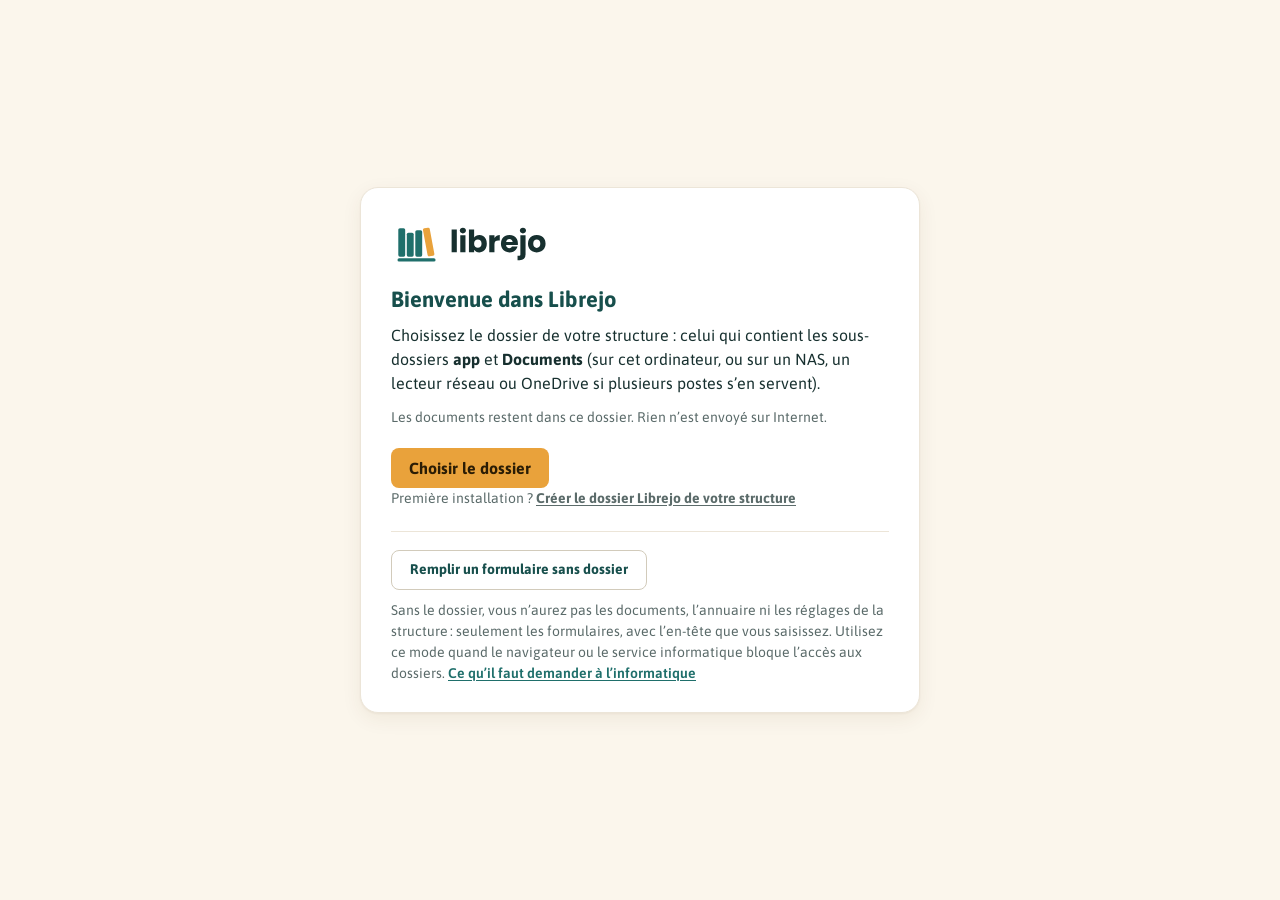
==== commit f0ebabc6: "Accueil : épinglés, formulaires favoris, documents favoris (3 chacun) ; onglet Documents ; plus util" ====
--- a/appli/index.html
+++ b/appli/index.html
@@ -1,5 +1,5 @@
 <!doctype html>
-<html lang="fr">
+<html lang="fr" spellcheck="false">
 <head>
 <meta charset="utf-8">
 <meta name="viewport" content="width=device-width, initial-scale=1">
@@ -380,6 +380,31 @@
 .news li small{color:var(--text-3);margin-left:auto;white-space:nowrap}
 .news .badge{flex:none;margin:0}
 .cards.narrow .tile .tthumb{display:none}
+li:has(> .hrow + .favbtn){display:flex;align-items:center;gap:4px}li:has(> .hrow + .favbtn) .hrow{flex:1;min-width:0}
+li > .hrow + .favbtn{font-size:20px;padding:6px 10px;min-width:44px;min-height:44px}
+.spell{display:flex;flex-wrap:wrap;align-items:center;gap:6px 14px;margin-top:6px;font-size:var(--fs-2);color:var(--text-2);text-transform:none;letter-spacing:0;font-weight:400}
+.spell .sp-l{font-weight:700;color:var(--text-3)}
+.spell .sp-e{display:inline-flex;align-items:center;gap:4px;flex-wrap:wrap}
+.spell .sp-w{text-decoration:underline wavy #b3261e;text-decoration-skip-ink:none;text-underline-offset:3px;font-weight:600}
+.spell .sp-fix{border:1px solid var(--line-strong);background:var(--surface);color:var(--navy);border-radius:999px;padding:2px 10px;min-height:30px;font:inherit;font-weight:700;cursor:pointer}
+.spell .sp-fix:hover{border-color:var(--accent-line);background:var(--accent-soft)}
+.spell .sp-ign{border:0;background:transparent;color:var(--text-muted);font-size:18px;line-height:1;cursor:pointer;padding:2px 6px;border-radius:6px;min-height:30px}
+.spell .sp-ign:hover{background:var(--surface-2);color:var(--navy)}
+.spell i{color:var(--text-muted)}
+.tsec{margin:0 0 var(--sp-5)}
+.tsec-h{display:flex;align-items:baseline;gap:var(--sp-3)}.tsec-h .linkbtn{margin-left:auto}
+.cards.t3grid{display:grid;grid-template-columns:repeat(3,minmax(0,1fr));gap:var(--sp-3)}
+@media (max-width:1100px){ .cards.t3grid{grid-template-columns:repeat(2,minmax(0,1fr))} }
+@media (max-width:700px){ .cards.t3grid{grid-template-columns:1fr} }
+.fcard.tile.t3{position:relative;min-height:124px;padding:var(--sp-3) var(--sp-4);display:flex;flex-direction:column;gap:6px;border-top:1px solid var(--line);text-align:left}
+.tsec h2.lab{margin:0 0 var(--sp-2)}#p-docs .tsec .cards,#p-forms .tsec .cards{margin:0}
+.tile.t3 .tt{display:flex;align-items:flex-start;gap:8px;font-size:17px;line-height:1.25;padding-right:22px}
+.tile.t3 .tt a{color:var(--navy);text-decoration:none}.tile.t3 .tt a:hover{text-decoration:underline}
+.tile.t3 .te{font-size:20px;line-height:1.1;flex:none}
+.tile.t3 .ts{color:var(--text-3);font-size:var(--fs-2)}
+.tile.t3 .row{flex-wrap:wrap}
+.tempty{margin:0;padding:var(--sp-3) var(--sp-4);border:1px dashed var(--line-strong);border-radius:10px;color:var(--text-3);font-size:var(--fs-2)}
+.listhead .srch-txt{margin:0 0 0 var(--sp-3);font-size:var(--fs-2)}
 .newsfold{margin:0 0 var(--sp-4);background:var(--accent-soft);border-radius:10px;padding:0 var(--sp-3)}
 .newsfold summary{display:flex;align-items:center;gap:var(--sp-3);min-height:48px;cursor:pointer;list-style:none;color:var(--accent-ink)}
 .newsfold summary::-webkit-details-marker{display:none}
@@ -1638,6 +1663,7 @@
     <nav class="top" aria-label="Pages de Librejo">
     <button type="button" data-tab="docs" aria-current="page"><svg viewBox="0 0 24 24" fill="none" stroke="currentColor" stroke-width="2.2" stroke-linecap="round" stroke-linejoin="round" aria-hidden="true"><path d="M3 11 12 4l9 7"/><path d="M5 10v10h14V10"/></svg>Accueil</button>
     <button type="button" data-tab="forms"><svg viewBox="0 0 24 24" fill="none" stroke="currentColor" stroke-width="2.2" stroke-linecap="round" stroke-linejoin="round" aria-hidden="true"><path d="M4 20h4L19 9l-4-4L4 16z"/><path d="m14 6 4 4"/></svg>Formulaires</button>
+    <button type="button" data-tab="docs" data-all><svg viewBox="0 0 24 24" fill="none" stroke="currentColor" stroke-width="2.2" stroke-linecap="round" stroke-linejoin="round" aria-hidden="true"><path d="M3 7a2 2 0 0 1 2-2h4l2 2h8a2 2 0 0 1 2 2v8a2 2 0 0 1-2 2H5a2 2 0 0 1-2-2z"/></svg>Documents</button>
     <button type="button" data-tab="semaine"><svg viewBox="0 0 24 24" fill="none" stroke="currentColor" stroke-width="2.2" stroke-linecap="round" stroke-linejoin="round" aria-hidden="true"><path d="M7 9V3h10v6"/><rect x="3" y="9" width="18" height="8" rx="2"/><path d="M7 14h10v7H7z"/></svg>Impression rapide</button>
     <button type="button" data-tab="annu"><svg viewBox="0 0 24 24" fill="none" stroke="currentColor" stroke-width="2.2" stroke-linecap="round" stroke-linejoin="round" aria-hidden="true"><circle cx="9" cy="8" r="3.2"/><path d="M3 20c.6-3.4 3-5.4 6-5.4s5.4 2 6 5.4"/><path d="M16 4.5a3 3 0 0 1 0 6M18 14.8c1.7.7 2.8 2.4 3.1 5.2"/></svg>Annuaire</button>
     <button type="button" data-tab="admin" hidden><svg viewBox="0 0 24 24" fill="none" stroke="currentColor" stroke-width="2.2" stroke-linecap="round" stroke-linejoin="round" aria-hidden="true"><circle cx="12" cy="12" r="3"/><path d="M12 2v3M12 19v3M2 12h3M19 12h3M4.9 4.9l2.1 2.1M17 17l2.1 2.1M4.9 19.1 7 17M17 7l2.1-2.1"/></svg>Administration</button>
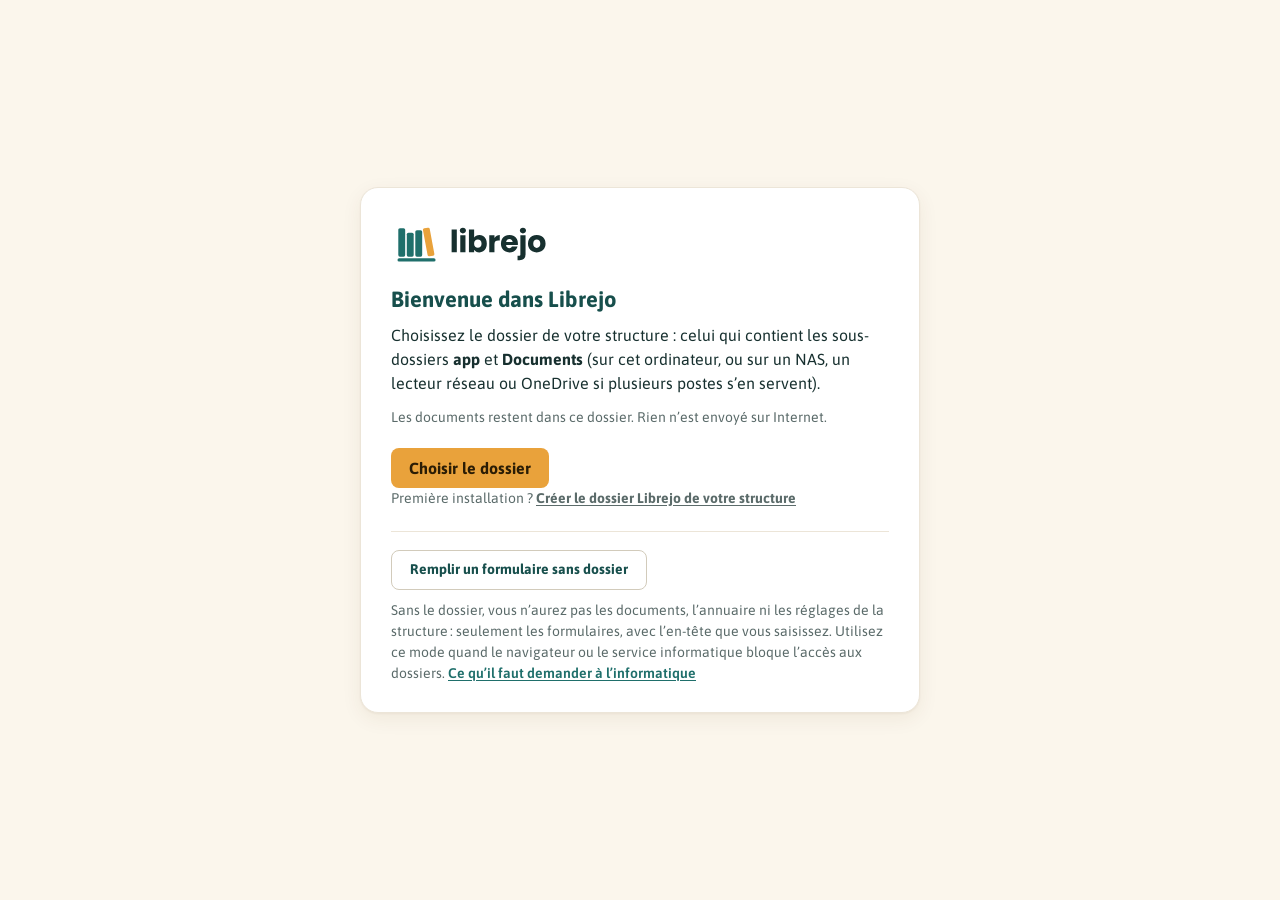
==== commit 0b45f592: "Correcteur : soulignement rouge dans le champ, menu au clic (propositions, ignorer, ajouter au dicti" ====
--- a/appli/index.html
+++ b/appli/index.html
@@ -382,15 +382,19 @@
 .cards.narrow .tile .tthumb{display:none}
 li:has(> .hrow + .favbtn){display:flex;align-items:center;gap:4px}li:has(> .hrow + .favbtn) .hrow{flex:1;min-width:0}
 li > .hrow + .favbtn{font-size:20px;padding:6px 10px;min-width:44px;min-height:44px}
-.spell{display:flex;flex-wrap:wrap;align-items:center;gap:6px 14px;margin-top:6px;font-size:var(--fs-2);color:var(--text-2);text-transform:none;letter-spacing:0;font-weight:400}
-.spell .sp-l{font-weight:700;color:var(--text-3)}
-.spell .sp-e{display:inline-flex;align-items:center;gap:4px;flex-wrap:wrap}
-.spell .sp-w{text-decoration:underline wavy #b3261e;text-decoration-skip-ink:none;text-underline-offset:3px;font-weight:600}
-.spell .sp-fix{border:1px solid var(--line-strong);background:var(--surface);color:var(--navy);border-radius:999px;padding:2px 10px;min-height:30px;font:inherit;font-weight:700;cursor:pointer}
-.spell .sp-fix:hover{border-color:var(--accent-line);background:var(--accent-soft)}
-.spell .sp-ign{border:0;background:transparent;color:var(--text-muted);font-size:18px;line-height:1;cursor:pointer;padding:2px 6px;border-radius:6px;min-height:30px}
-.spell .sp-ign:hover{background:var(--surface-2);color:var(--navy)}
-.spell i{color:var(--text-muted)}
+.prot{border:1px solid var(--line);border-radius:10px;padding:var(--sp-3) var(--sp-4);display:grid;gap:var(--sp-2)}.prot summary{cursor:pointer;color:var(--navy)}.prot[open]>summary{margin-bottom:var(--sp-2)}
+.sp-mir{position:absolute;pointer-events:none;overflow:hidden;color:transparent;background:transparent;box-sizing:border-box;margin:0}
+.sp-mir[hidden]{display:none}.sp-mir .sp-in{min-width:100%}
+.sp-mir mark.sp-x{background:transparent;color:transparent;text-decoration:underline wavy #d0021b;text-decoration-thickness:1.5px;text-decoration-skip-ink:none;text-underline-offset:3px}
+.sp-menu{position:fixed;z-index:10000;min-width:200px;max-width:320px;background:var(--surface);color:var(--text);border:1px solid var(--line-strong);border-radius:10px;box-shadow:0 8px 24px rgba(23,48,47,.22);padding:6px;display:flex;flex-direction:column}
+.sp-menu .sp-mh{padding:4px 10px 6px;font-size:var(--fs-1);color:var(--text-3)}
+.sp-menu button{display:block;width:100%;text-align:left;border:0;background:transparent;font:inherit;color:var(--text);padding:8px 10px;border-radius:6px;cursor:pointer;min-height:36px}
+.sp-menu button:hover,.sp-menu button:focus-visible{background:var(--accent-soft);outline:none}
+.sp-menu .sp-sug{font-weight:700;color:var(--navy)}
+.sp-menu small{color:var(--text-muted)}
+.sp-menu .sp-more{color:var(--text-3);font-size:var(--fs-2)}
+.sp-menu hr{border:0;border-top:1px solid var(--line);margin:4px 0}
+.sp-menu .sp-none{padding:6px 10px;color:var(--text-muted);font-style:italic}
 .tsec{margin:0 0 var(--sp-5)}
 .tsec-h{display:flex;align-items:baseline;gap:var(--sp-3)}.tsec-h .linkbtn{margin-left:auto}
 .cards.t3grid{display:grid;grid-template-columns:repeat(3,minmax(0,1fr));gap:var(--sp-3)}
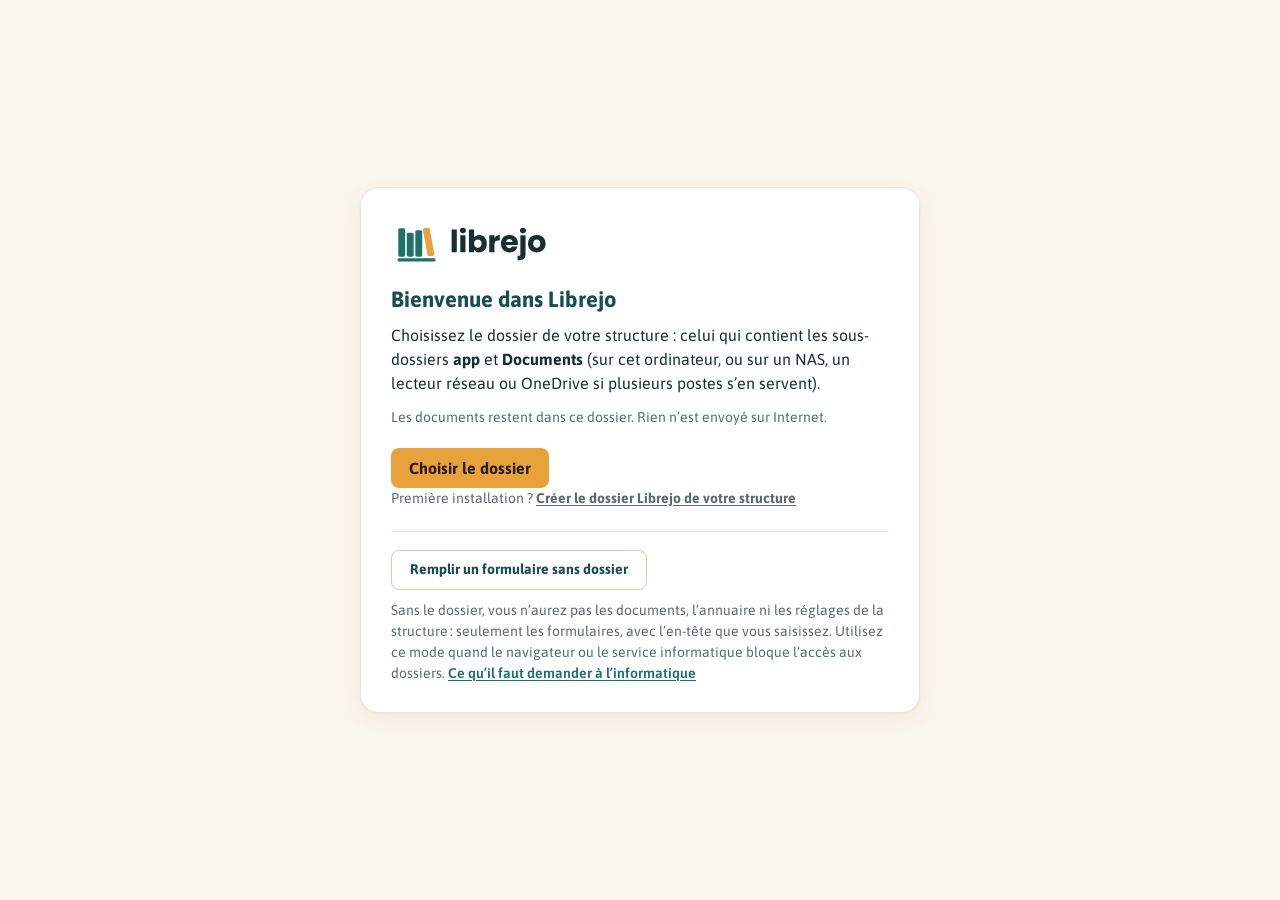
==== commit 30cdff50: "Icône Librejo sans extension proposée d'office au premier lancement sous Windows (et via « Installer" ====
--- a/appli/index.html
+++ b/appli/index.html
@@ -382,6 +382,7 @@
 .cards.narrow .tile .tthumb{display:none}
 li:has(> .hrow + .favbtn){display:flex;align-items:center;gap:4px}li:has(> .hrow + .favbtn) .hrow{flex:1;min-width:0}
 li > .hrow + .favbtn{font-size:20px;padding:6px 10px;min-width:44px;min-height:44px}
+.ck-okline{margin:0;font-weight:600}.steps-ol{margin:0 0 var(--sp-3);padding-left:1.3em;display:grid;gap:6px}
 .prot{border:1px solid var(--line);border-radius:10px;padding:var(--sp-3) var(--sp-4);display:grid;gap:var(--sp-2)}.prot summary{cursor:pointer;color:var(--navy)}.prot[open]>summary{margin-bottom:var(--sp-2)}
 .sp-mir{position:absolute;pointer-events:none;overflow:hidden;color:transparent;background:transparent;box-sizing:border-box;margin:0}
 .sp-mir[hidden]{display:none}.sp-mir .sp-in{min-width:100%}
--- a/appli/boot.css
+++ b/appli/boot.css
@@ -36,3 +36,5 @@
 #lj-boot .lj-row input:focus-visible{outline:3px solid #174f4c;outline-offset:1px}
 #lj-boot .lj-row input[aria-invalid=true]{border-color:#a3341f}
 #lj-boot .lj-err{color:#a3341f;font-weight:600;font-size:.875rem}
+
+#lj-boot .lj-ok{font-weight:700;color:#1e6b3a}
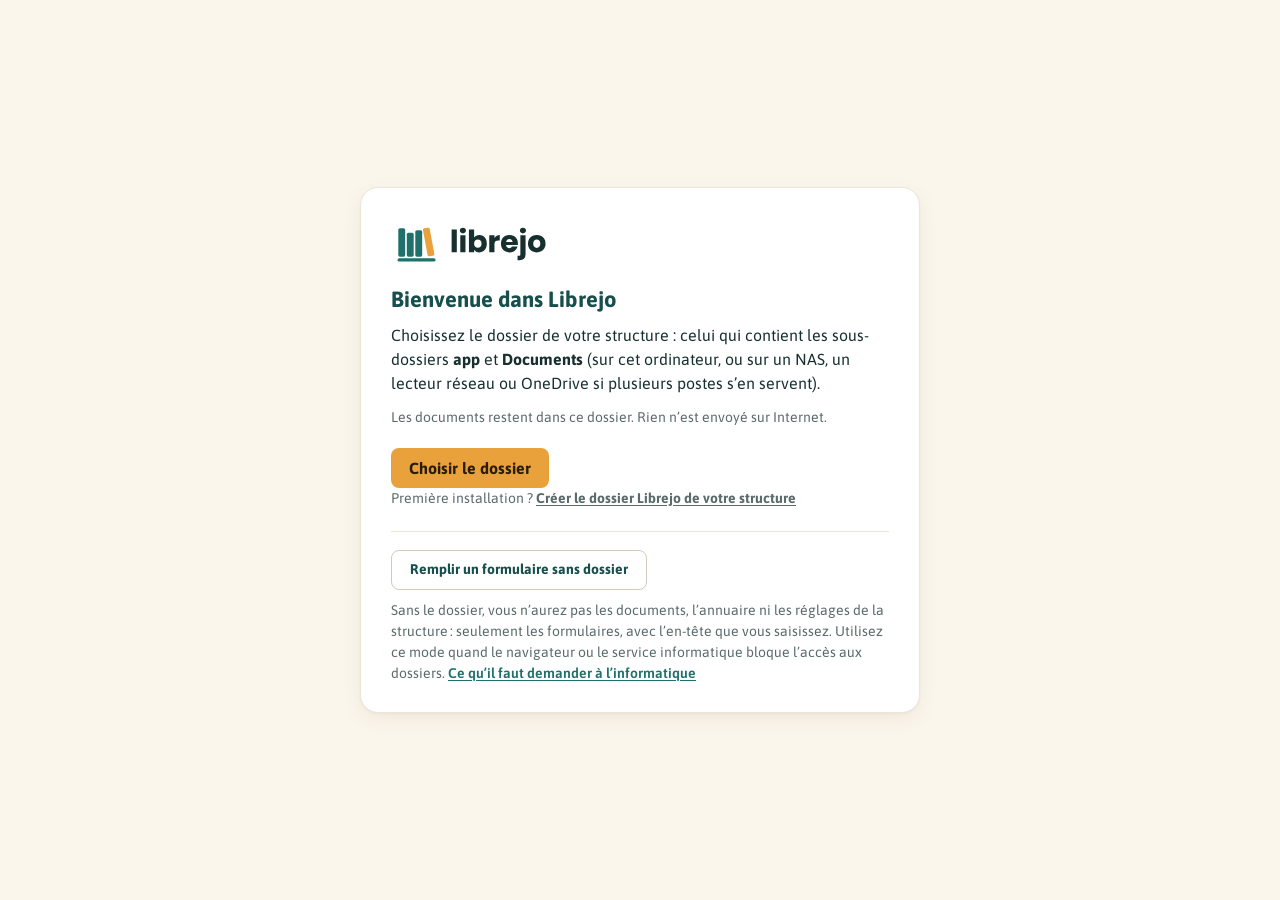
==== commit 696ea80b: "Icône Librejo : « Ça ne fonctionne pas ? » (avertissement Windows, raccourci à faire à la main avec " ====
--- a/appli/index.html
+++ b/appli/index.html
@@ -383,6 +383,13 @@
 li:has(> .hrow + .favbtn){display:flex;align-items:center;gap:4px}li:has(> .hrow + .favbtn) .hrow{flex:1;min-width:0}
 li > .hrow + .favbtn{font-size:20px;padding:6px 10px;min-width:44px;min-height:44px}
 .ck-okline{margin:0;font-weight:600}.steps-ol{margin:0 0 var(--sp-3);padding-left:1.3em;display:grid;gap:6px}
+.lj-aidebox .lj-aidel{border:1px solid var(--line);border-radius:10px;padding:var(--sp-2) var(--sp-3);margin:var(--sp-2) 0;font-size:var(--fs-2)}
+.lj-aidebox summary{cursor:pointer;font-weight:700;color:var(--navy)}
+.lj-aidebox ol{padding-left:1.3em;margin:6px 0}
+.lj-aidebox .lj-cmdl{display:grid;grid-template-columns:auto 1fr auto;gap:8px;align-items:center;margin:6px 0}
+.lj-aidebox code{font-size:12px;word-break:break-all;background:var(--surface-2);border-radius:6px;padding:4px 6px}
+.lj-aidebox .lj-btn{font:inherit;font-weight:700;border:1px solid var(--line-strong);background:var(--surface);color:var(--navy);border-radius:999px;padding:4px 12px;min-height:32px;cursor:pointer}
+.lj-aidebox .lj-aide{color:var(--text-3)}
 .prot{border:1px solid var(--line);border-radius:10px;padding:var(--sp-3) var(--sp-4);display:grid;gap:var(--sp-2)}.prot summary{cursor:pointer;color:var(--navy)}.prot[open]>summary{margin-bottom:var(--sp-2)}
 .sp-mir{position:absolute;pointer-events:none;overflow:hidden;color:transparent;background:transparent;box-sizing:border-box;margin:0}
 .sp-mir[hidden]{display:none}.sp-mir .sp-in{min-width:100%}
--- a/appli/boot.css
+++ b/appli/boot.css
@@ -38,3 +38,9 @@
 #lj-boot .lj-err{color:#a3341f;font-weight:600;font-size:.875rem}
 
 #lj-boot .lj-ok{font-weight:700;color:#1e6b3a}
+#lj-boot .lj-aidel{margin:10px 0;border:1px solid #e3dccd;border-radius:8px;padding:8px 12px;font-size:.9rem}
+#lj-boot .lj-aidel summary{cursor:pointer;font-weight:700;color:#174f4c}
+#lj-boot .lj-aidel ol{padding-left:1.3em;margin:6px 0}
+#lj-boot .lj-cmdl{display:grid;grid-template-columns:auto 1fr auto;gap:8px;align-items:center;margin:6px 0}
+#lj-boot .lj-cmdl code{font-size:.72rem;word-break:break-all;background:#f4f1ea;border-radius:6px;padding:4px 6px}
+#lj-boot .lj-cmdl .lj-btn{margin:0;min-height:32px;padding:4px 10px}
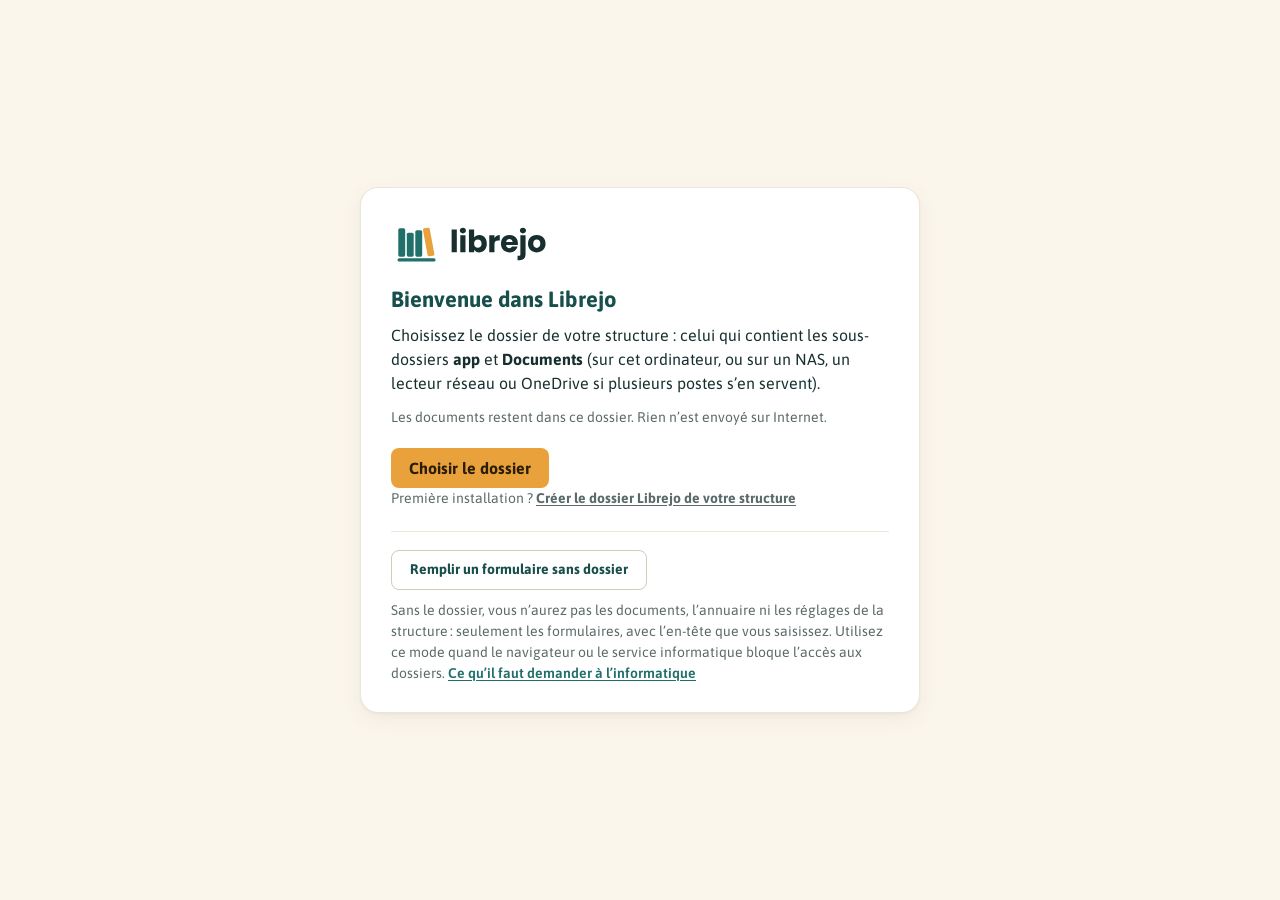
==== commit b9958092: "Courrier partenaire : formule de politesse à cocher, choisie dans une liste ; le coordinateur ajoute" ====
--- a/appli/index.html
+++ b/appli/index.html
@@ -390,6 +390,7 @@
 .lj-aidebox code{font-size:12px;word-break:break-all;background:var(--surface-2);border-radius:6px;padding:4px 6px}
 .lj-aidebox .lj-btn{font:inherit;font-weight:700;border:1px solid var(--line-strong);background:var(--surface);color:var(--navy);border-radius:999px;padding:4px 12px;min-height:32px;cursor:pointer}
 .lj-aidebox .lj-aide{color:var(--text-3)}
+.field.poli{display:grid;gap:8px}.field.poli .linkbtn{justify-self:start}
 .prot{border:1px solid var(--line);border-radius:10px;padding:var(--sp-3) var(--sp-4);display:grid;gap:var(--sp-2)}.prot summary{cursor:pointer;color:var(--navy)}.prot[open]>summary{margin-bottom:var(--sp-2)}
 .sp-mir{position:absolute;pointer-events:none;overflow:hidden;color:transparent;background:transparent;box-sizing:border-box;margin:0}
 .sp-mir[hidden]{display:none}.sp-mir .sp-in{min-width:100%}
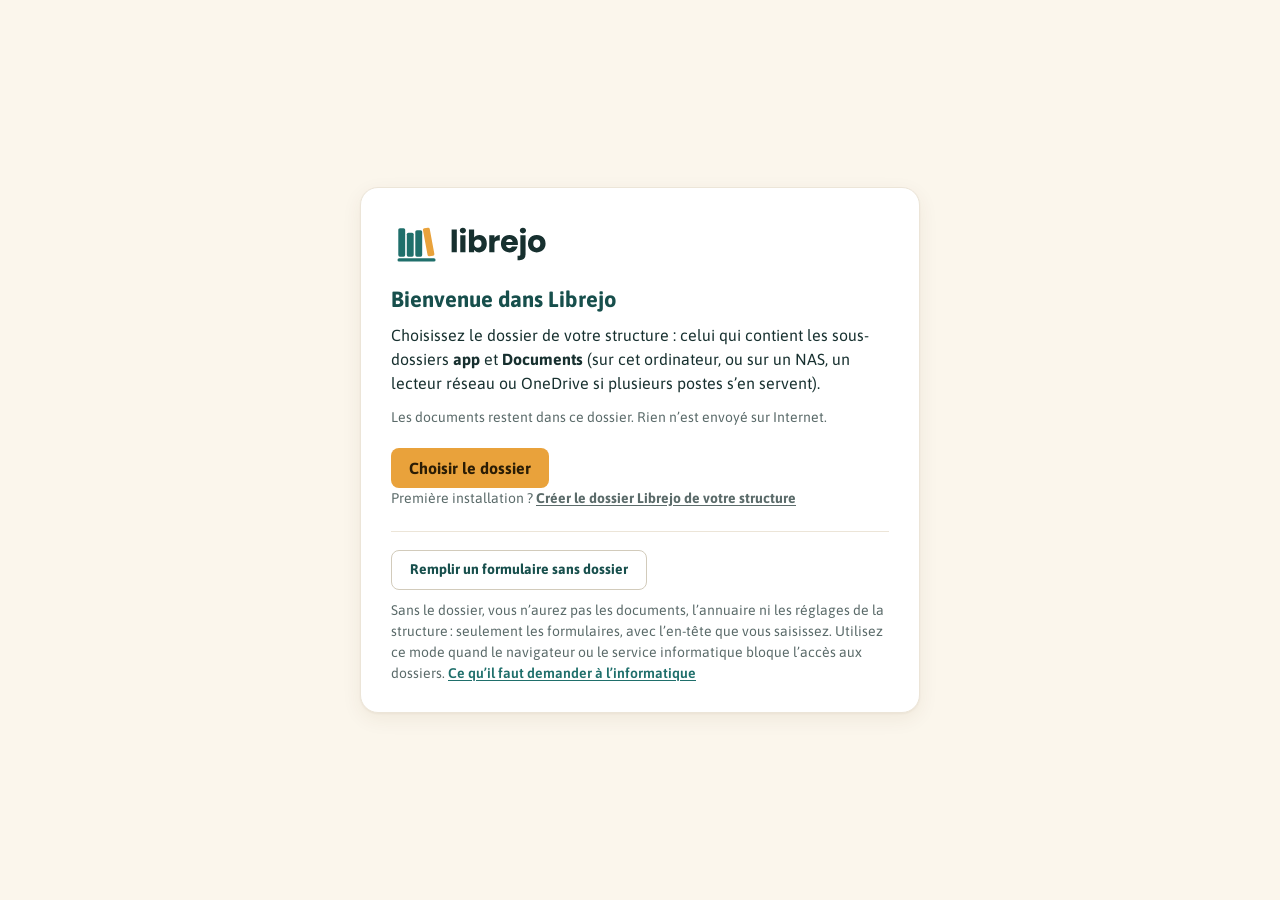
==== commit f921ec66: "Guides des formulaires : premier guide (titre de séjour pour soins), panneau à droite, sources datée" ====
--- a/appli/index.html
+++ b/appli/index.html
@@ -391,6 +391,33 @@
 .lj-aidebox .lj-btn{font:inherit;font-weight:700;border:1px solid var(--line-strong);background:var(--surface);color:var(--navy);border-radius:999px;padding:4px 12px;min-height:32px;cursor:pointer}
 .lj-aidebox .lj-aide{color:var(--text-3)}
 .field.poli{display:grid;gap:8px}.field.poli .linkbtn{justify-self:start}
+.guidebtn{display:inline-flex;align-items:center;gap:4px;border:1px solid var(--line-strong);background:var(--surface);color:var(--navy);border-radius:999px;font:inherit;font-size:var(--fs-2);font-weight:700;padding:2px 10px;min-height:32px;cursor:pointer;vertical-align:middle;margin-left:8px}
+.guidebtn:hover{border-color:var(--accent-line);background:var(--accent-soft)}
+.guidebtn.inh{font-size:var(--fs-3);min-height:36px;margin-left:12px}
+.guidebtn.row{margin:0 2px;min-height:40px}
+.guidebtn.sm span{display:none}
+html.guide-on #aidebtn{visibility:hidden}
+#guidepan{position:fixed;z-index:19;top:0;right:0;bottom:0;width:min(480px,100vw);background:var(--surface);border-left:1px solid var(--line-strong);box-shadow:-8px 0 30px rgba(23,48,47,.18);display:flex;flex-direction:column}
+#guidepan[hidden]{display:none}
+#guidepan .gp-head{display:flex;align-items:flex-start;gap:10px;padding:18px 20px 12px;border-bottom:1px solid var(--line);background:var(--accent-soft)}
+#guidepan .gp-head h2{margin:0;font-size:20px;line-height:1.25;color:var(--navy);flex:1}
+#guidepan .gp-ico{font-size:24px;line-height:1}
+#guidepan .gp-x{border:0;background:transparent;font-size:26px;line-height:1;cursor:pointer;color:var(--text-3);padding:0 6px;border-radius:6px;min-height:36px}
+#guidepan .gp-x:hover{background:var(--surface);color:var(--navy)}
+#guidepan .gp-body{overflow:auto;padding:14px 20px 24px;display:grid;gap:12px;font-size:15px;line-height:1.5}
+#guidepan .gp-ver{margin:0;color:var(--text-muted);font-size:var(--fs-2)}#guidepan .gp-ver.old{color:var(--warn);font-weight:700}
+#guidepan .gp-res{margin:0;font-weight:600}
+#guidepan .gp-sec{border:1px solid var(--line);border-radius:10px;padding:8px 14px}
+#guidepan .gp-sec summary{cursor:pointer;font-weight:700;color:var(--navy);padding:4px 0}
+#guidepan ul{margin:6px 0 4px;padding-left:1.2em;display:grid;gap:6px}
+#guidepan .gp-note{border-left:4px solid var(--accent-line);background:var(--accent-soft);border-radius:8px;padding:8px 14px}
+#guidepan .gp-note h3,#guidepan .gp-src h3{margin:0 0 4px;font-size:16px;color:var(--navy)}
+#guidepan .gp-note p{margin:0 0 4px}
+#guidepan .gp-src ol{margin:0;padding-left:1.3em;display:grid;gap:6px;font-size:var(--fs-2)}
+#guidepan .gp-warn{margin:0;font-size:var(--fs-2);color:var(--text-3);font-style:italic}
+.gp-chk{list-style:none;padding-left:0!important;display:grid;gap:8px;margin:8px 0}
+.gp-chk li{position:relative;padding-left:28px}.gp-chk li::before{content:'✓';position:absolute;left:4px;top:0;font-weight:800;color:var(--accent-text)}
+@media print{ #guidepan{display:none!important} }
 .prot{border:1px solid var(--line);border-radius:10px;padding:var(--sp-3) var(--sp-4);display:grid;gap:var(--sp-2)}.prot summary{cursor:pointer;color:var(--navy)}.prot[open]>summary{margin-bottom:var(--sp-2)}
 .sp-mir{position:absolute;pointer-events:none;overflow:hidden;color:transparent;background:transparent;box-sizing:border-box;margin:0}
 .sp-mir[hidden]{display:none}.sp-mir .sp-in{min-width:100%}
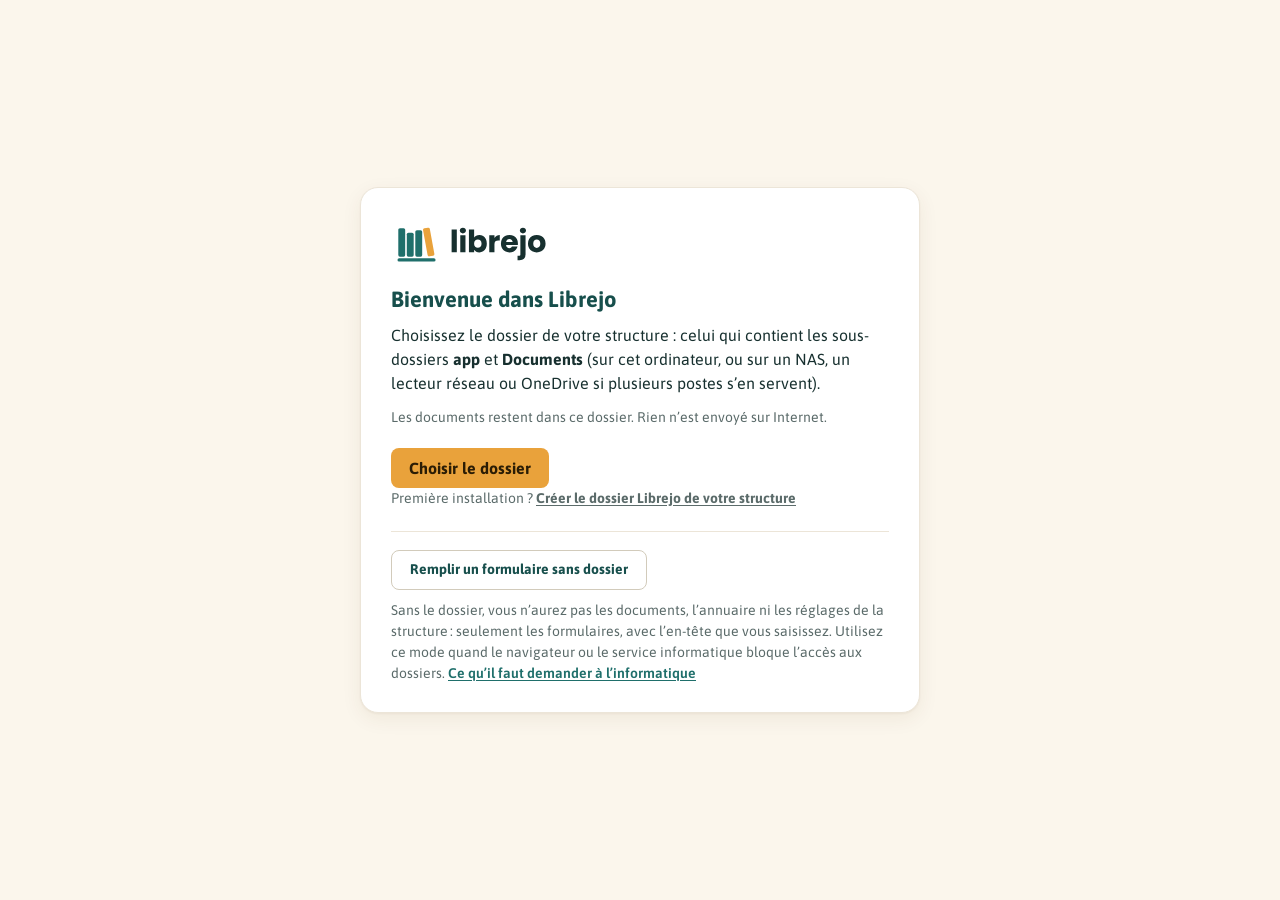
==== commit 8eae881d: "Guides : 9 nouveaux guides (TROD et délais de séroconversion, domiciliation, personne de confiance, " ====
--- a/appli/index.html
+++ b/appli/index.html
@@ -417,6 +417,15 @@
 #guidepan .gp-warn{margin:0;font-size:var(--fs-2);color:var(--text-3);font-style:italic}
 .gp-chk{list-style:none;padding-left:0!important;display:grid;gap:8px;margin:8px 0}
 .gp-chk li{position:relative;padding-left:28px}.gp-chk li::before{content:'✓';position:absolute;left:4px;top:0;font-weight:800;color:var(--accent-text)}
+#guidepan .gp-tool{border:1px solid var(--accent-line);border-radius:10px;padding:10px 14px;background:var(--surface);display:grid;gap:8px}
+#guidepan .gp-tool h3{margin:0;font-size:16px;color:var(--navy)}#guidepan .gp-tool .hint{margin:0}
+#guidepan .gd-grp{display:grid;gap:4px;padding-top:4px;border-top:1px dashed var(--line)}#guidepan .gd-grp:first-of-type{border-top:0}
+#guidepan .gd-out{list-style:none;padding:0;margin:0;gap:4px}#guidepan .gd-out li{display:flex;justify-content:space-between;gap:10px;align-items:baseline}
+#guidepan .gd-out b{white-space:nowrap;color:var(--accent-text)}#guidepan .gd-out small{color:var(--text-3)}
+#guidepan .gp-pieces{list-style:none;padding-left:0}#guidepan .gp-pieces label{display:flex;gap:8px;align-items:flex-start;cursor:pointer}#guidepan .gp-pieces input{margin-top:4px;width:18px;height:18px}
+#guidepan .gp-cont{list-style:none;padding-left:0;gap:8px}#guidepan .gp-cont small{color:var(--text-3)}
+.ftip{display:inline-grid;place-items:center;width:20px;height:20px;min-height:0;padding:0;margin-left:4px;border-radius:50%;border:1px solid var(--accent-line);background:var(--accent-soft);color:var(--accent-text);font-weight:800;font-size:12px;cursor:pointer;vertical-align:1px}
+.ftip-t{display:block;margin-top:4px;padding:6px 10px;border-radius:8px;background:var(--accent-soft);color:var(--text);font-weight:400;font-size:var(--fs-2)}.ftip-t[hidden]{display:none}
 @media print{ #guidepan{display:none!important} }
 .prot{border:1px solid var(--line);border-radius:10px;padding:var(--sp-3) var(--sp-4);display:grid;gap:var(--sp-2)}.prot summary{cursor:pointer;color:var(--navy)}.prot[open]>summary{margin-bottom:var(--sp-2)}
 .sp-mir{position:absolute;pointer-events:none;overflow:hidden;color:transparent;background:transparent;box-sizing:border-box;margin:0}
